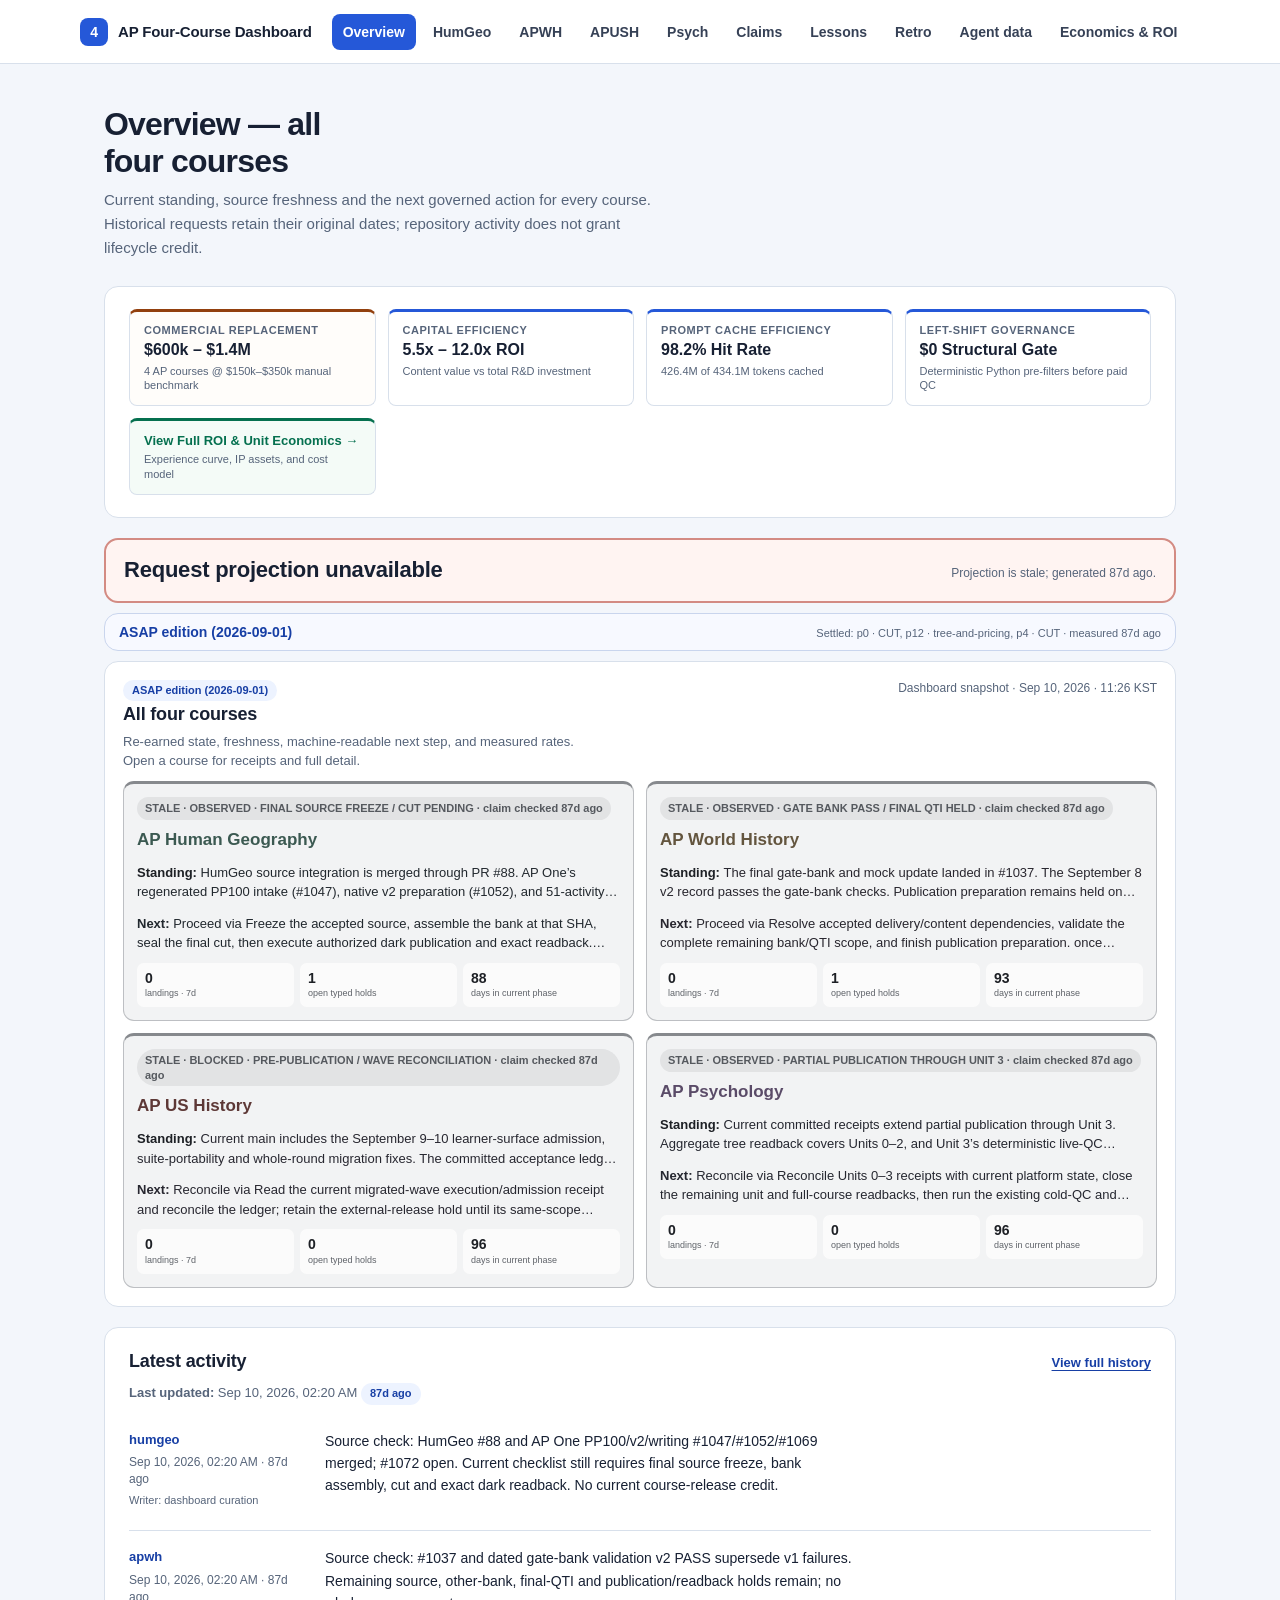
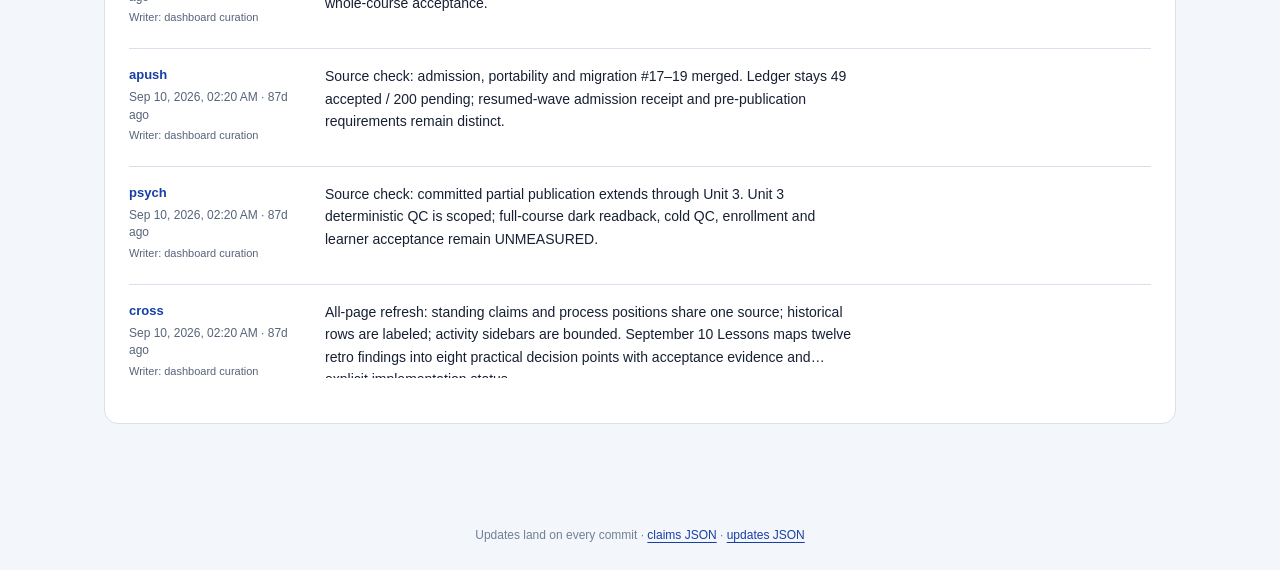
==== index.html @ 6a071423 "Add executive R&D capitalization and ROI reporting, calibrate $200 session envelope" ====
<!doctype html><html lang="en"><head><meta charset="utf-8"><meta name="viewport" content="width=device-width,initial-scale=1">
<title>Overview — all four courses</title><link rel="stylesheet" href="style.css?v=20260831-board"></head><body>
<nav><span class="brand">AP Four-Course Dashboard</span>
<a href="index.html" class="active" aria-current="page">Overview</a><a href="humgeo.html" >HumGeo</a><a href="apwh.html" >APWH</a><a href="apush.html" >APUSH</a><a href="psych.html" >Psych</a><a href="claims.html" >Claims</a><a href="lessons.html" >Lessons</a><a href="retro.html" >Retro</a><a href="agents.html" >Agent data</a><a href="economics.html">Economics &amp; ROI</a></nav><main><h1>Overview — all four courses</h1><p class="sub">Current standing, source freshness and the next governed action for every course. Historical requests retain their original dates; repository activity does not grant lifecycle credit.</p>
<section class="kpi-strip" aria-label="Executive R&D Capital and ROI Overview">
  <div class="kpi-card highlight">
    <span class="kpi-label">Commercial Replacement</span>
    <strong class="kpi-value">$600k – $1.4M</strong>
    <span class="kpi-sub">4 AP courses @ $150k–$350k manual benchmark</span>
  </div>
  <div class="kpi-card">
    <span class="kpi-label">Capital Efficiency</span>
    <strong class="kpi-value">5.5x – 12.0x ROI</strong>
    <span class="kpi-sub">Content value vs total R&amp;D investment</span>
  </div>
  <div class="kpi-card">
    <span class="kpi-label">Prompt Cache Efficiency</span>
    <strong class="kpi-value">98.2% Hit Rate</strong>
    <span class="kpi-sub">426.4M of 434.1M tokens cached</span>
  </div>
  <div class="kpi-card">
    <span class="kpi-label">Left-Shift Governance</span>
    <strong class="kpi-value">$0 Structural Gate</strong>
    <span class="kpi-sub">Deterministic Python pre-filters before paid QC</span>
  </div>
  <div class="kpi-card link-card">
    <a href="economics.html" class="kpi-link">View Full ROI &amp; Unit Economics &rarr;</a>
    <span class="kpi-sub">Experience curve, IP assets, and cost model</span>
  </div>
</section>
<section id="needs-human-strip" class="needs-human-strip is-loading" aria-live="polite"><h2>Checking what needs you…</h2></section>
<section id="automation-frontier" class="automation-frontier is-loading" aria-live="polite"><strong>Measuring the automation frontier…</strong></section>
<section id="course-release-timeline" class="timeline-sec" aria-label="Current TimeBack states and next steps">
<noscript>Enable JavaScript to view each course's current TimeBack state and next step.</noscript>
</section>
<script type="module">import(`./updates.js?v=${Date.now()}`).then(() => import(`./timeline.js?v=${Date.now()}`))</script>
<section class="updates-sec"><div class="section-head"><h2>Latest activity</h2><a href="updates.html">View full history</a></div>
<p id="lastupd" class="last-updated"></p>
<ol class="update-list" data-update-list data-limit="5" aria-live="polite"></ol>
</section>
</main>
<footer>Updates land on every commit · <a href="data.json">claims JSON</a> · <a href="updates.json">updates JSON</a></footer></body></html>
---- style.css ----
:root {
  --blue: #2558d8;
  --blue-strong: #173fa5;
  --blue-soft: #edf3ff;
  --ink: #172033;
  --muted: #56647a;
  --line: #d8e0eb;
  --canvas: #f3f6fb;
  --surface: #ffffff;
  --green: #05704f;
  --amber: #92400e;
  --red: #b42318;
  --purple: #6d28d9;
  --space-xs: 4px;
  --space-sm: 8px;
  --space-md: 12px;
  --space-lg: 16px;
  --space-xl: 24px;
}

* { box-sizing: border-box; }

html { color-scheme: light; }

body {
  min-height: 100vh;
  margin: 0;
  background: var(--canvas);
  color: var(--ink);
  font-family: Inter, ui-sans-serif, -apple-system, BlinkMacSystemFont, "Segoe UI", sans-serif;
  -webkit-font-smoothing: antialiased;
}

nav {
  position: sticky;
  top: 0;
  z-index: 10;
  display: flex;
  align-items: center;
  gap: 6px;
  min-height: 64px;
  padding: 10px max(20px, calc((100vw - 1120px) / 2));
  overflow-x: auto;
  background: var(--surface);
  border-bottom: 1px solid var(--line);
  white-space: nowrap;
}

nav .brand {
  display: inline-flex;
  align-items: center;
  gap: 10px;
  margin-right: 14px;
  color: var(--ink);
  font-size: 15px;
  font-weight: 750;
  letter-spacing: -.01em;
}

nav .brand::before {
  display: grid;
  width: 28px;
  height: 28px;
  place-items: center;
  border-radius: 8px;
  background: var(--blue);
  color: #fff;
  content: "4";
  font-size: 14px;
  font-weight: 800;
}

nav a {
  min-height: 36px;
  padding: 8px 11px;
  border-radius: 8px;
  color: #364156;
  font-size: 14px;
  font-weight: 560;
  line-height: 20px;
  text-decoration: none;
}

nav a:hover { background: var(--blue-soft); color: var(--blue-strong); }
nav a.active { background: var(--blue); color: #fff; }

a {
  color: var(--blue-strong);
  text-decoration-thickness: 1px;
  text-underline-offset: 3px;
}

a:hover { color: var(--blue); }

a:focus-visible,
button:focus-visible {
  outline: 3px solid rgba(37, 88, 216, .35);
  outline-offset: 2px;
}

main {
  width: min(100%, 1120px);
  min-height: calc(100vh - 142px);
  margin: 0 auto;
  padding: 42px 24px 64px;
}

h1 {
  max-width: 22ch;
  margin: 0 0 8px;
  font-size: 32px;
  line-height: 1.15;
  letter-spacing: -.025em;
  text-wrap: balance;
}

.sub {
  max-width: 72ch;
  margin: 0 0 26px;
  color: var(--muted);
  font-size: 15px;
  line-height: 1.6;
  text-wrap: pretty;
}

p {
  margin: 10px 0;
  font-size: 14px;
  line-height: 1.65;
  text-wrap: pretty;
}

section {
  margin: 18px 0;
  padding: 22px 24px;
  border: 1px solid var(--line);
  border-radius: 14px;
  background: var(--surface);
}

section h2 {
  margin: 0 0 12px;
  color: var(--ink);
  font-size: 18px;
  line-height: 1.3;
  letter-spacing: -.01em;
  text-wrap: balance;
}

section > p { max-width: 72ch; }

ul { margin: 8px 0; padding-left: 22px; }
li { margin: 7px 0; font-size: 14px; line-height: 1.55; }

.badge {
  display: inline-block;
  margin: 2px 3px 2px 0;
  padding: 4px 9px;
  border-radius: 999px;
  font-size: 11px;
  font-weight: 700;
  line-height: 1.25;
}

.b-green { background: #e8f7f0; color: var(--green); }
.b-amber { background: #fff3d6; color: var(--amber); }
.b-red { background: #feebe9; color: var(--red); }
.b-blue { background: var(--blue-soft); color: var(--blue-strong); }
.b-purple { background: #f1eafe; color: var(--purple); }
.b-gray { background: #edf0f4; color: #4d5a6d; }

table {
  width: 100%;
  overflow: hidden;
  border: 1px solid var(--line);
  border-collapse: separate;
  border-spacing: 0;
  border-radius: 10px;
  background: var(--surface);
  font-size: 13px;
}

th {
  padding: 10px 12px;
  background: #eef3f9;
  color: #445168;
  font-size: 11px;
  font-weight: 750;
  letter-spacing: .035em;
  text-align: left;
  text-transform: uppercase;
}

td {
  padding: 11px 12px;
  border-top: 1px solid var(--line);
  background: var(--surface);
  line-height: 1.45;
  vertical-align: top;
}

td + td,
th + th { border-left: 1px solid var(--line); }

tbody tr:hover td { background: #f8faff; }

code {
  padding: 2px 5px;
  border-radius: 5px;
  background: #eef2f7;
  color: #334155;
  font-size: .9em;
  overflow-wrap: anywhere;
}

small { color: var(--muted); line-height: 1.45; }

.filters {
  display: flex;
  flex-wrap: wrap;
  gap: 8px;
  margin: 10px 0;
}

.filters button {
  min-height: 36px;
  padding: 7px 13px;
  cursor: pointer;
  border: 1px solid var(--line);
  border-radius: 999px;
  background: var(--surface);
  color: #3f4b60;
  font: inherit;
  font-size: 13px;
}

.filters button:hover { border-color: #aebbd0; background: #f7f9fc; }
.filters button.on { border-color: var(--blue); background: var(--blue); color: #fff; }

.filter-block {
  display: flex;
  gap: 12px;
  align-items: center;
  margin: 8px 0;
}

.filter-label {
  width: 48px;
  flex: none;
  color: var(--muted);
  font-size: 12px;
  font-weight: 700;
}

.filter-block .filters { margin: 0; }
.result-count { margin: 14px 0 8px; color: var(--muted); font-size: 13px; }

.course-page main { width: min(100%, 920px); }
.course-page section p,
.course-page section li { max-width: 72ch; }

.course-page section:not(#eta) > ul {
  display: grid;
  gap: var(--space-sm);
}

.course-page section:not(#eta) > ul > li { margin: 0; }

.course-page #eta {
  border-color: #b9c9ef;
  background: #fbfdff;
}

.course-page #eta > h2 { color: var(--blue-strong); }

.course-activity {
  margin: 0 0 var(--space-xl);
  padding: 18px;
  border: 1px solid var(--line);
  border-radius: 14px;
  background: var(--surface);
}

.course-activity h2 { margin: 0 0 4px; font-size: 17px; }
.course-activity > p { margin: 0 0 8px; color: var(--muted); font-size: 12px; line-height: 1.5; }
.course-activity .update-item { grid-template-columns: 1fr; gap: 6px; padding: 13px 0; }
.course-activity .update-meta { gap: 2px; }
.course-activity .update-item p { font-size: 13px; line-height: 1.5; }
.update-evidence { white-space: nowrap; font-size: 12px; font-weight: 700; }

@media (min-width: 1180px) {
  .course-page main {
    width: min(calc(100% - 48px), 1232px);
    display: grid;
    grid-template-columns: minmax(0, 920px) 280px;
    column-gap: 32px;
  }

  .course-page main > * { grid-column: 1; }
  .course-page main > .course-activity {
    position: sticky;
    top: 76px;
    grid-column: 2;
    grid-row: 2 / span 6;
    align-self: start;
    max-height: calc(100vh - 96px);
    overflow: auto;
  }
}

.eta {
  display: flex;
  flex-wrap: wrap;
  gap: 10px;
  margin: 2px 0 8px;
}

.eta div {
  flex: 0 1 auto;
  min-width: 150px;
  padding: 0 0 7px;
}

.eta b {
  display: block;
  margin-top: 4px;
  color: var(--blue-strong);
  font-size: 24px;
  line-height: 1.25;
  font-variant-numeric: tabular-nums;
}

.eta span { color: var(--muted); font-size: 12px; font-weight: 650; }

.eta-details {
  margin-top: 17px;
  border-top: 1px solid var(--line);
}

.eta-details summary {
  display: list-item;
  min-height: 44px;
  padding: 12px 0 2px;
  cursor: pointer;
  color: var(--blue-strong);
  font-size: 14px;
  font-weight: 700;
}

.eta-details summary:hover { color: var(--blue); }
.eta-details-body {
  max-width: 72ch;
  padding-top: var(--space-sm);
}

.eta-details-body h3 {
  margin: var(--space-lg) 0 var(--space-xs);
  font-size: 17px;
  line-height: 1.35;
  text-wrap: balance;
}

.eta-intro {
  margin: 0 0 var(--space-sm);
  color: var(--muted);
}

.work-list {
  display: grid;
  margin: 0;
  padding: 0;
  list-style: none;
}

.work-list > li {
  max-width: none;
  margin: 0;
  padding: 18px 0;
  border-top: 1px solid var(--line);
  line-height: 1.65;
}

.work-list > li:first-child { border-top: 0; }

.work-list > li > b:first-child {
  display: block;
  max-width: 62ch;
  margin-bottom: 6px;
  color: var(--ink);
  font-size: 15px;
  line-height: 1.4;
}

.work-list > li > p {
  max-width: 68ch;
  margin: var(--space-sm) 0 0;
  line-height: 1.65;
}

.work-measure {
  padding: 1px 5px;
  border-radius: 5px;
  background: #e9eef7;
  color: #34445f;
  font-weight: 650;
  box-decoration-break: clone;
  -webkit-box-decoration-break: clone;
}

.work-estimate {
  display: block;
  width: fit-content;
  max-width: 100%;
  margin-top: 10px;
  padding: 6px 9px;
  border-radius: 7px;
  background: var(--blue-soft);
  color: var(--blue-strong);
  font-size: 13px;
  font-style: normal;
  font-weight: 750;
  line-height: 1.45;
}

.eta-basis,
.eta-exclusions {
  margin: var(--space-lg) 0 0;
  padding: var(--space-md) var(--space-lg);
  border-radius: 10px;
  font-size: 13px;
  line-height: 1.55;
}

.eta-basis {
  background: var(--canvas);
  color: #3f4b60;
}

.eta-exclusions {
  border: 1px solid #e8c36a;
  background: #fff8e6;
  color: #6f4311;
}

.section-head {
  display: flex;
  justify-content: space-between;
  gap: 16px;
  align-items: baseline;
}

.section-head h2 { margin-bottom: 0; }
.section-head a { flex: none; font-size: 13px; font-weight: 650; }
.last-updated { margin: 8px 0 4px; color: var(--muted); font-size: 13px; }

.update-list {
  margin: 0;
  padding: 0;
  list-style: none;
}

.update-item {
  display: grid;
  padding: 16px 0;
  border-top: 1px solid var(--line);
  grid-template-columns: 178px minmax(0, 1fr);
  gap: 18px;
}

.update-item:first-child { border-top: 0; }
.update-meta { display: flex; flex-direction: column; gap: 4px; }
.update-meta strong { color: var(--blue-strong); font-size: 13px; }
.update-meta time { color: var(--muted); font-size: 12px; line-height: 1.45; }
.update-item p { max-width: 68ch; margin: 0; line-height: 1.6; }
.updates-sec .update-item p {
  display: -webkit-box;
  overflow: hidden;
  -webkit-box-orient: vertical;
  -webkit-line-clamp: 3;
}
.update-list-full { padding: 0 24px; border: 1px solid var(--line); border-radius: 14px; background: var(--surface); }
.update-list-full .update-item { gap: var(--space-xl); padding: 20px 0; }
.update-empty { padding: 16px 0; color: var(--muted); }

.note {
  padding: 13px 15px;
  border: 1px solid #e8c36a;
  border-radius: 10px;
  background: #fff8e6;
  color: #6f4311;
  font-size: 13px;
}

.lessons-page main { max-width: 1040px; }

.lesson-ledger {
  padding: 0;
  overflow: hidden;
}

.lesson-ledger > h2 {
  margin: 0;
  padding: 21px 24px;
  background: #172554;
  color: #fff;
  font-size: 20px;
}

.lesson-table {
  border: 0;
  border-radius: 0;
}

.lesson-table th {
  padding: 11px 20px;
  background: #dfe9ff;
  color: #1e3a8a;
}

.lesson-table td { padding: 18px 20px; font-size: 14px; }

.lesson-table td:first-child {
  width: 44%;
  background: #f3f6ff;
  color: #172554;
  line-height: 1.5;
}

.lesson-table td:last-child { color: #35425a; line-height: 1.6; }
.lesson-title { display: block; margin-bottom: 7px; font-size: 15px; line-height: 1.4; }
.lesson-context { display: block; color: #52617a; font-size: 14px; line-height: 1.58; }
.application-lead { display: block; margin-bottom: 6px; color: #24375d; font-weight: 750; }
.lesson-details { margin-top: 6px; }
.lesson-details summary {
  min-height: 44px;
  padding: 11px 0;
  cursor: pointer;
  color: var(--blue-strong);
  font-size: 13px;
  font-weight: 700;
  line-height: 1.5;
}
.lesson-details summary:hover { color: var(--blue); }
.lesson-details[open] summary { margin-bottom: 3px; }
.lesson-table td a { font-weight: 650; }
.lesson-table tbody tr:hover td:first-child { background: #eaf0ff; }
.lesson-table tbody tr:hover td:last-child { background: #f8faff; }

.agent-page main { width: min(100%, 980px); }

.agent-brief {
  border-color: #b9c9ef;
  background: #fbfdff;
}

.agent-brief .section-head { align-items: center; }

.agent-facts {
  display: flex;
  margin: 18px 0 0;
  padding: 0;
  border-top: 1px solid var(--line);
  border-bottom: 1px solid var(--line);
}

.agent-facts > div {
  min-width: 0;
  flex: 1 1 0;
  padding: 14px 16px;
}

.agent-facts > div + div { border-left: 1px solid var(--line); }

.agent-facts dt {
  margin-bottom: 5px;
  color: var(--muted);
  font-size: 12px;
  font-weight: 700;
}

.agent-facts dd {
  margin: 0;
  color: var(--ink);
  font-size: 14px;
  font-weight: 750;
  line-height: 1.45;
}

.agent-latest { padding-top: 16px; }
.agent-latest > strong { display: block; font-size: 14px; }
.agent-latest p { max-width: 78ch; margin: 5px 0 7px; color: #3f4b60; }
.agent-latest a { font-size: 13px; font-weight: 700; }

.agent-handoff { border-color: #b9c9ef; }

.agent-actions {
  display: flex;
  flex-wrap: wrap;
  gap: 10px;
  margin-top: 16px;
}

.agent-action {
  min-height: 44px;
  padding: 10px 15px;
  cursor: pointer;
  border: 1px solid var(--blue);
  border-radius: 8px;
  background: var(--blue);
  color: #fff;
  font: inherit;
  font-size: 14px;
  font-weight: 750;
  transition: background-color 160ms ease-out, border-color 160ms ease-out, color 160ms ease-out;
}

.agent-action:hover:not(:disabled) { border-color: var(--blue-strong); background: var(--blue-strong); }
.agent-action:active:not(:disabled) { background: #123483; }

.agent-action-secondary { background: var(--surface); color: var(--blue-strong); }
.agent-action-secondary:hover:not(:disabled) { background: var(--blue-soft); color: var(--blue-strong); }

.agent-action:disabled {
  cursor: wait;
  border-color: #b9c4d6;
  background: #e8edf5;
  color: #65738a;
}

.agent-action-status {
  min-height: 22px;
  margin: 10px 0 0;
  color: var(--muted);
  font-size: 13px;
}

.agent-source-list { margin-top: 16px; border-top: 1px solid var(--line); }

.agent-source {
  display: grid;
  align-items: center;
  padding: 16px 0;
  border-bottom: 1px solid var(--line);
  grid-template-columns: minmax(0, 1fr) auto;
  gap: 20px;
}

.agent-source h3 {
  margin: 0;
  font-size: 15px;
  line-height: 1.4;
}

.agent-source p { max-width: 68ch; margin: 4px 0 0; color: #3f4b60; }
.agent-source-link { font-size: 13px; font-weight: 750; white-space: nowrap; }
.agent-history-list { margin-top: 10px; }

.reading-guide dl { max-width: 72ch; margin: 0; }

.reading-guide dl > div {
  padding: 14px 0;
  border-top: 1px solid var(--line);
}

.reading-guide dl > div:first-child { border-top: 0; padding-top: 4px; }
.reading-guide dt { font-size: 14px; font-weight: 750; line-height: 1.4; }
.reading-guide dd { margin: 5px 0 0; color: #3f4b60; font-size: 14px; line-height: 1.6; }

@media (min-width: 761px) {
  .claims-page #tbl { table-layout: fixed; }
  .claims-page #tbl td { overflow-wrap: anywhere; }
  .claims-page #tbl th:nth-child(1) { width: 20%; }
  .claims-page #tbl th:nth-child(2) { width: 10%; }
  .claims-page #tbl th:nth-child(3) { width: 36%; }
  .claims-page #tbl th:nth-child(4) { width: 16%; }
  .claims-page #tbl th:nth-child(5) { width: 18%; }
}

footer {
  padding: 22px 20px 28px;
  color: #718096;
  font-size: 12px;
  text-align: center;
}

@media (max-width: 760px) {
  nav {
    min-height: 56px;
    padding: 8px 14px;
    flex-wrap: wrap;
    overflow-x: visible;
  }

  nav .brand {
    order: -2;
    flex: 0 0 28px;
    width: 28px;
    gap: 0;
    margin-right: 4px;
    overflow: hidden;
    font-size: 0;
  }

  nav a {
    min-height: 44px;
    padding: 12px 10px;
  }

  nav a.active { order: -1; }

  main { padding: 30px 16px 48px; }
  h1 { font-size: 28px; }
  .sub { margin-bottom: 22px; }
  section { padding: 19px 18px; }

  .filter-block { display: block; margin: 14px 0; }
  .filter-label { display: block; width: auto; margin-bottom: 7px; }

  .update-item {
    grid-template-columns: 1fr;
    gap: 7px;
    padding: 15px 0;
  }

  .update-meta { flex-direction: row; flex-wrap: wrap; justify-content: space-between; gap: 5px 12px; }
  .update-list-full { padding: 0 18px; }
  .updates-sec .update-item p { -webkit-line-clamp: 4; }

  .work-list > li { padding: 16px 0; }
  .work-estimate { width: 100%; }

  table:not(.lesson-table) {
    display: block;
    overflow-x: auto;
    -webkit-overflow-scrolling: touch;
  }

  table:not(.lesson-table) tbody {
    display: table;
    width: 100%;
    min-width: 680px;
  }

  #tbl {
    display: block;
    overflow: visible;
    border: 0;
    border-radius: 0;
    background: transparent;
  }

  #tbl tbody { display: block; min-width: 0; }
  #tbl tr { display: block; padding: 10px 0; border-bottom: 1px solid var(--line); }
  #tbl tr:first-child { display: none; }
  #tbl td {
    display: grid;
    min-width: 0;
    padding: 7px 0;
    border: 0;
    background: transparent;
    grid-template-columns: 78px minmax(0, 1fr);
    gap: 10px;
    overflow-wrap: anywhere;
  }
  #tbl td > * { min-width: 0; overflow-wrap: anywhere; }
  #tbl td::before {
    color: var(--muted);
    content: attr(data-label);
    font-size: 11px;
    font-weight: 700;
    text-transform: uppercase;
  }

  .lesson-ledger { padding: 0; }
  .lesson-ledger > h2 { padding: 19px 18px; font-size: 18px; }

  .lesson-table,
  .lesson-table tbody,
  .lesson-table tr,
  .lesson-table td { display: block; width: 100%; }

  .lesson-table thead {
    position: absolute;
    width: 1px;
    height: 1px;
    overflow: hidden;
    clip-path: inset(50%);
  }

  .lesson-table tr { border-top: 1px solid var(--line); }
  .lesson-table tbody tr:first-child { border-top: 0; }

  .lesson-table td {
    padding: 14px 18px 17px;
    border: 0;
    font-size: 14px;
  }

  .lesson-table td:first-child { width: 100%; padding-top: 17px; }

  .lesson-table td::before {
    display: block;
    margin-bottom: 6px;
    color: var(--blue-strong);
    content: "Lesson learned";
    font-size: 11px;
    font-weight: 750;
    letter-spacing: .035em;
    text-transform: uppercase;
  }

  .lesson-table td:nth-child(2)::before { content: "Applied going forward"; }

  .agent-facts { display: block; }
  .agent-facts > div { padding: 13px 0; }
  .agent-facts > div + div { border-top: 1px solid var(--line); border-left: 0; }

  .agent-source {
    align-items: start;
    grid-template-columns: 1fr;
    gap: 8px;
  }

  .agent-source-link {
    display: inline-flex;
    min-height: 44px;
    align-items: center;
  }
}

@media (prefers-reduced-motion: reduce) {
  *, *::before, *::after { scroll-behavior: auto !important; }
  .agent-action { transition: none; }
}

/* Shared course-state timeline; routine content updates live in timeline.js. */
.timeline-sec { margin: 8px 0 20px; padding: 22px 24px 24px; }

.timeline-head {
  display: flex;
  align-items: flex-start;
  justify-content: space-between;
  gap: 20px;
  margin-bottom: 10px;
}

.timeline-head h2 { margin-bottom: 5px; }

.timeline-sub {
  max-width: 66ch;
  margin: 0;
  color: var(--muted);
  font-size: 13px;
  line-height: 1.5;
}

.timeline-snapshot {
  flex: none;
  padding-top: 2px;
  color: var(--muted);
  font-size: 12px;
  line-height: 1.4;
  white-space: nowrap;
}

.timeline-canvas {
  position: relative;
  height: 250px;
  margin: 0 -2px;
  padding-top: 4px;
}

.timeline-rail {
  position: absolute;
  top: 17px;
  right: 7%;
  left: 7%;
  height: 2px;
  background: #c8d1df;
}

.timeline-stages {
  position: absolute;
  inset: 0 3% auto;
  display: grid;
  grid-template-columns: repeat(5, minmax(0, 1fr));
  align-items: start;
}

.timeline-stage {
  display: flex;
  min-width: 0;
  padding: 0;
  cursor: pointer;
  border: 0;
  background: transparent;
  color: var(--muted);
  font: inherit;
  flex-direction: column;
  align-items: center;
  gap: 7px;
}

.timeline-stage:hover,
.timeline-stage:focus-visible,
.timeline-stage[aria-pressed="true"] { color: var(--blue-strong); }

.timeline-stage:focus-visible { outline: 0; }

.timeline-stage-point {
  z-index: 2;
  display: grid;
  width: 34px;
  height: 34px;
  place-items: center;
  border: 2px solid #b9c3d1;
  border-radius: 50%;
  background: var(--surface);
  color: #3d4a60;
  font-size: 13px;
  font-weight: 750;
  line-height: 1;
  transition: border-color 180ms ease-out, background 180ms ease-out, color 180ms ease-out, transform 180ms ease-out;
}

.timeline-stage:hover .timeline-stage-point,
.timeline-stage:focus-visible .timeline-stage-point,
.timeline-stage[aria-pressed="true"] .timeline-stage-point {
  border-color: var(--blue);
  background: var(--blue-soft);
  color: var(--blue-strong);
  transform: translateY(-2px);
}

.timeline-stage:focus-visible .timeline-stage-point {
  box-shadow: 0 0 0 3px rgba(37, 88, 216, .3);
}

.timeline-stage:last-child .timeline-stage-point {
  width: auto;
  min-width: 92px;
  padding: 0 12px;
  border-radius: 999px;
  border-color: var(--blue);
  background: var(--blue);
  color: #fff;
  white-space: nowrap;
}

.timeline-stage-label {
  max-width: 100px;
  color: currentColor;
  font-size: 12px;
  font-weight: 650;
  line-height: 1.25;
  text-align: center;
}

.timeline-stage:last-child .timeline-stage-label { visibility: hidden; }

.timeline-course {
  position: absolute;
  z-index: 3;
  top: var(--timeline-course-y);
  left: var(--timeline-course-x);
  display: inline-flex;
  min-height: 31px;
  max-width: 170px;
  padding: 6px 10px;
  cursor: pointer;
  border: 0;
  border-radius: 9px;
  background: var(--timeline-course-color);
  color: #fff;
  font: inherit;
  font-size: 12px;
  font-weight: 700;
  line-height: 1.2;
  text-align: center;
  transform: translateX(-50%);
  transition: filter 180ms ease-out, transform 180ms ease-out;
}

.timeline-course::before {
  position: absolute;
  bottom: 100%;
  left: 50%;
  width: 1px;
  height: calc(var(--timeline-course-y) - 21px);
  background: var(--timeline-course-color);
  content: "";
  opacity: .55;
  pointer-events: none;
}

.timeline-course::after {
  position: absolute;
  top: calc(17px - var(--timeline-course-y) - 4px);
  left: 50%;
  width: 9px;
  height: 9px;
  border: 2px solid var(--surface);
  border-radius: 50%;
  background: var(--timeline-course-color);
  box-shadow: 0 0 0 1px var(--timeline-course-color);
  content: "";
  pointer-events: none;
  transform: translateX(-50%);
}

.timeline-course:hover,
.timeline-course:focus-visible,
.timeline-course[aria-pressed="true"] {
  filter: brightness(.93) saturate(1.08);
  transform: translateX(-50%) translateY(-2px);
}

.timeline-course-short { display: none; }

.timeline-detail {
  display: grid;
  min-height: 108px;
  padding: 14px 16px;
  border-radius: 10px;
  background: var(--canvas);
  grid-template-columns: minmax(150px, .58fr) minmax(0, 1.42fr);
  gap: 10px 20px;
  align-items: start;
}

.timeline-detail-kicker {
  margin: 0 0 4px;
  color: var(--blue-strong);
  font-size: 12px;
  font-weight: 700;
  line-height: 1.35;
}

.timeline-detail-title {
  margin: 0;
  color: var(--ink);
  font-size: 15px;
  font-weight: 750;
  line-height: 1.35;
}

.timeline-detail-copy,
.timeline-detail-foot {
  margin: 0;
  color: #3f4b60;
  font-size: 13px;
  line-height: 1.5;
}

.timeline-detail-foot { margin-top: 4px; color: var(--muted); }

.timeline-detail-move {
  display: grid;
  grid-template-columns: max-content 1fr;
  gap: 5px 10px;
  margin: 9px 0 0;
  padding-top: 9px;
  border-top: 1px solid #d9e1ee;
  color: #334155;
  font-size: 12px;
  line-height: 1.5;
}

.timeline-detail-move span {
  color: var(--blue-strong);
  font-weight: 750;
}

.timeline-detail-move strong { font-weight: 650; }
.timeline-detail-move[hidden] { display: none; }

.timeline-detail-link {
  display: inline-block;
  margin-top: 7px;
  font-size: 13px;
  font-weight: 700;
}

.timeline-detail-link[hidden] { display: none; }

.timeline-eta {
  display: flex;
  flex-wrap: wrap;
  gap: 4px 8px;
  align-items: baseline;
  margin: 0 0 5px;
  color: var(--muted);
  font-size: 12px;
  line-height: 1.4;
}

.timeline-eta strong { color: var(--ink); font-size: 14px; }
.timeline-eta[hidden] { display: none; }

@media (max-width: 620px) {
  .timeline-sec { padding: 19px 16px 18px; }
  .timeline-head { display: block; margin-bottom: 8px; }
  .timeline-snapshot { display: block; margin-top: 6px; white-space: normal; }
  .timeline-canvas { height: 250px; }
  .timeline-rail { right: 6%; left: 6%; }
  .timeline-stages { right: 0; left: 0; }
  .timeline-stage-point { width: 31px; height: 31px; }
  .timeline-stage:last-child .timeline-stage-point { min-width: 72px; padding: 0 6px; font-size: 9px; }
  .timeline-stage-label { display: none; }
  .timeline-course { max-width: 78px; padding: 6px 8px; font-size: 11px; }
  .timeline-course-long { display: none; }
  .timeline-course-short { display: inline; }
  .timeline-detail { grid-template-columns: 1fr; gap: 8px; }
  .timeline-detail-move { grid-template-columns: 1fr; }
}

@media (prefers-reduced-motion: reduce) {
  .timeline-stage-point,
  .timeline-course { transition: none; }
}

/* All-course state cards and retrospective work maps. */
.course-card-grid {
  display: grid;
  grid-template-columns: repeat(2, minmax(0, 1fr));
  gap: 12px;
  margin-top: 18px;
}

.course-summary-card {
  position: relative;
  display: block;
  min-width: 0;
  padding: 16px;
  border: 1px solid color-mix(in oklch, var(--course-color) 24%, var(--line));
  border-top: 3px solid var(--course-color);
  border-radius: 11px;
  background: color-mix(in oklch, var(--course-color) 5%, white);
  color: var(--ink);
  text-decoration: none;
}

.course-summary-card:hover {
  border-color: var(--course-color);
  color: var(--ink);
  box-shadow: 0 4px 8px rgba(23, 32, 51, .08);
}

.course-card-headline {
  display: flex;
  flex-wrap: wrap;
  gap: 7px 10px;
  align-items: baseline;
}

.course-card-status {
  display: inline-flex;
  padding: 4px 8px;
  border-radius: 999px;
  font-size: 11px;
  font-weight: 750;
  background: color-mix(in oklch, var(--course-color) 14%, white);
  color: var(--course-color);
}

.course-card-landed {
  min-width: 0;
  flex: 1 1 280px;
  color: color-mix(in oklch, var(--course-color) 16%, var(--ink));
  font-size: 12px;
  line-height: 1.45;
}

.course-card-landed strong { color: var(--ink); }

.course-summary-card h3 {
  margin: 9px 0 11px;
  font-size: 17px;
  line-height: 1.3;
  color: var(--course-color);
}
.course-summary-card p { margin: 12px 0 8px; color: color-mix(in oklch, var(--course-color) 16%, var(--ink)); font-size: 13px; line-height: 1.5; }
.course-summary-card > small { font-size: 11px; }

.phase-state-grid {
  display: grid;
  grid-template-columns: repeat(auto-fit, minmax(220px, 1fr));
  gap: 8px;
  margin: 14px 0 16px;
}

.phase-state {
  min-width: 0;
  padding: 11px;
  border: 1px solid var(--line);
  border-left: 3px solid var(--muted);
  border-radius: 8px;
  background: #fff;
}

.phase-state-active { border-left-color: var(--blue); }
.phase-state-closed { border-left-color: var(--green); }
.phase-state-blocked { border-left-color: var(--amber); }
.phase-state-locked { border-left-color: #8792a5; }
.phase-state > div { display: flex; justify-content: space-between; gap: 8px; align-items: baseline; }
.phase-state strong { color: var(--blue-strong); font-size: 15px; }
.phase-state span { color: var(--muted); font-size: 9px; font-weight: 800; letter-spacing: .035em; text-align: right; }
.phase-state h3,
.course-summary-card .phase-state h3 { margin: 5px 0 4px; color: var(--ink); font-size: 12px; line-height: 1.3; }
.phase-state p,
.course-summary-card .phase-state p { margin: 0; color: #3f4b60; font-size: 11px; line-height: 1.4; }
.phase-course-list > article + article { margin-top: 24px; padding-top: 18px; border-top: 1px solid var(--line); }
.phase-course-list > article > h3 { margin-bottom: 0; }

.gate-evidence-sec { border-color: #c8d3eb; background: #fbfdff; }
.gate-evidence-head { display: flex; justify-content: space-between; gap: 18px; align-items: flex-start; }
.gate-evidence-head h2 { margin-top: 7px; }
.gate-observed { color: var(--muted); font-size: 11px; white-space: nowrap; }
.gate-evidence-note { margin-bottom: 15px; color: #3f4b60; }

.work-footprint {
  display: grid;
  grid-template-columns: repeat(3, minmax(0, 1fr));
  gap: 8px;
  margin-bottom: 16px;
}

.work-footprint > div {
  padding: 12px;
  border: 1px solid var(--line);
  border-radius: 9px;
  background: #fff;
}

.work-footprint strong,
.work-footprint span { display: block; }
.work-footprint strong { color: var(--blue-strong); font-size: 22px; line-height: 1.2; font-variant-numeric: tabular-nums; }
.work-footprint span { margin-top: 4px; color: var(--muted); font-size: 11px; line-height: 1.3; }

.gate-evidence-list { border-top: 1px solid var(--line); }
.gate-evidence-row {
  display: grid;
  padding: 16px 0;
  border-bottom: 1px solid var(--line);
  grid-template-columns: 104px minmax(0, 1fr);
  gap: 16px;
}

.gate-evidence-row:last-child { padding-bottom: 2px; border-bottom: 0; }
.gate-evidence-id { min-width: 0; color: var(--purple); }
.gate-evidence-id > span { display: grid; width: 42px; height: 42px; place-items: center; border: 2px solid currentColor; border-radius: 50%; font-size: 10px; font-weight: 800; letter-spacing: -.02em; white-space: nowrap; }
.gate-evidence-id small { display: block; margin-top: 7px; color: currentColor; font-size: 10px; font-weight: 700; line-height: 1.35; overflow-wrap: anywhere; text-wrap: pretty; }
.gate-evidence-closed .gate-evidence-id { color: var(--green); }
.gate-evidence-active .gate-evidence-id { color: var(--blue-strong); }
.gate-evidence-status { color: var(--purple); font-size: 10px; font-weight: 800; letter-spacing: .035em; text-transform: uppercase; }
.gate-evidence-closed .gate-evidence-status { color: var(--green); }
.gate-evidence-active .gate-evidence-status { color: var(--blue-strong); }
.gate-evidence-row h3 { margin: 4px 0 3px; font-size: 15px; line-height: 1.35; }
.gate-evidence-row p { margin: 0 0 4px; color: #3f4b60; font-size: 13px; line-height: 1.55; }
.gate-evidence-row a { font-size: 12px; font-weight: 700; }

@media (max-width: 760px) {
  .course-card-grid { grid-template-columns: 1fr; }
  .phase-state-grid { grid-template-columns: 1fr; }
  .gate-evidence-head { display: block; }
  .gate-observed { display: block; margin: -3px 0 10px; white-space: normal; }
}

@media (max-width: 520px) {
  .work-footprint { grid-template-columns: 1fr; }
  .gate-evidence-row { grid-template-columns: 46px minmax(0, 1fr); gap: 10px; }
  .gate-evidence-id small { display: none; }
}

/* Overview control board: exceptions first, then compact operating state. */
.needs-human-strip {
  margin: 8px 0 10px;
  padding: 16px 18px;
  border-width: 2px;
}

.needs-human-strip.is-clear { border-color: #73c6a7; background: #f2fbf7; }
.needs-human-strip.has-items { border-color: #e7a144; background: #fff9ed; }
.needs-human-strip.is-hold { border-color: #d38b83; background: #fff4f2; }
.needs-human-head { display: flex; justify-content: space-between; gap: 16px; align-items: baseline; }
.needs-human-head h2 { margin: 0; font-size: 22px; }
.needs-human-head p { margin: 0; color: var(--muted); font-size: 12px; }
.needs-human-items {
  display: grid;
  grid-template-columns: repeat(2, minmax(0, 1fr));
  gap: 7px;
  margin-top: 12px;
}
.needs-human-item { display: flex; gap: 9px; min-width: 0; padding: 9px 10px; border: 1px solid #efd39e; border-radius: 9px; background: #fff; }
.needs-human-course { flex: none; align-self: flex-start; padding: 3px 6px; border: 1px solid color-mix(in oklch, var(--course-color) 30%, white); border-radius: 999px; background: color-mix(in oklch, var(--course-color) 14%, white); color: var(--course-color); font-size: 9px; font-weight: 800; text-transform: uppercase; }
.needs-human-copy { min-width: 0; }
.needs-human-copy strong { display: block; font-size: 12px; line-height: 1.35; }
.needs-human-copy span { display: block; margin-top: 3px; color: var(--muted); font-size: 10px; }

.automation-frontier {
  margin: 0 0 10px;
  padding: 10px 14px;
  border-color: #c9d5ed;
  background: #f7f9ff;
}
.automation-frontier-summary { display: flex; justify-content: space-between; gap: 14px; align-items: baseline; cursor: pointer; }
.automation-frontier-summary strong { color: var(--blue-strong); font-size: 14px; }
.automation-frontier-summary span { color: var(--muted); font-size: 11px; }
.automation-frontier-rule { margin: 12px 0 8px; color: var(--ink); font-size: 12px; font-weight: 650; }
.automation-step-list { display: grid; grid-template-columns: repeat(2, minmax(0, 1fr)); gap: 7px; }
.automation-step { padding: 9px 10px; border: 1px solid var(--line); border-radius: 8px; background: #fff; }
.automation-step-head { display: flex; justify-content: space-between; gap: 8px; align-items: baseline; }
.automation-step-head strong { color: var(--ink); font-size: 12px; }
.automation-step-status { flex: none; padding: 2px 6px; border-radius: 999px; background: #edf0f4; color: #4d5a6d; font-size: 9px; font-weight: 750; }
.automation-step.is-automated { border-color: #73c6a7; background: #f2fbf7; }
.automation-step.is-automated .automation-step-status { background: #dff4e9; color: var(--green); }
.automation-step p { margin: 6px 0 3px; color: #3f4b60; font-size: 11px; }
.automation-step small { color: var(--muted); font-size: 10px; line-height: 1.35; }
.automation-frontier.is-hold { border-color: #cfd5df; background: #f2f4f7; }
.automation-frontier.is-hold strong { color: #4d5a6d; }

#course-release-timeline { margin-top: 0; padding: 16px 18px 18px; }
#course-release-timeline .timeline-head { margin-bottom: 4px; }
#course-release-timeline .course-card-grid { margin-top: 10px; }
.course-summary-card { padding: 13px; }
.course-summary-card.is-stale { border-color: #b7c0cc; border-top-color: #7f8a99; background: #f1f3f6; filter: grayscale(.72); }
.course-summary-card.is-stale .course-card-status { background: #dfe3e9; color: #4d5a6d; }
.course-card-status { line-height: 1.35; }
.course-card-landed,
.course-card-next { display: -webkit-box; overflow: hidden; -webkit-box-orient: vertical; -webkit-line-clamp: 2; }
.course-card-next { min-height: 39px; }
.rate-tiles { display: grid; grid-template-columns: repeat(3, minmax(0, 1fr)); gap: 6px; margin-top: 10px; }
.rate-tiles > span { min-width: 0; padding: 7px 8px; border-radius: 7px; background: rgba(255, 255, 255, .72); }
.rate-tiles strong,
.rate-tiles small { display: block; }
.rate-tiles strong { overflow: hidden; color: var(--ink); font-size: 14px; line-height: 1.2; text-overflow: ellipsis; }
.rate-tiles small { margin-top: 2px; color: var(--muted); font-size: 9px; line-height: 1.25; }
.update-writer { color: var(--muted); font-size: 11px; line-height: 1.35; }

@media (max-width: 760px) {
  .needs-human-head,
  .automation-frontier-summary { display: block; }
  .needs-human-head p,
  .automation-frontier-summary span { display: block; margin-top: 4px; }
  .needs-human-items,
  .automation-step-list { grid-template-columns: 1fr; }
  .comparison-grid,
  .funnel-grid { grid-template-columns: 1fr; }
}

/* Economics & Executive ROI Styles */
.badge.b-gold { background: #fef3c7; color: #92400e; border: 1px solid #fde68a; }

.kpi-strip {
  display: grid;
  grid-template-columns: repeat(auto-fit, minmax(200px, 1fr));
  gap: 12px;
  margin: 16px 0 20px;
}

.kpi-card {
  background: var(--surface);
  border: 1px solid var(--line);
  border-top: 3px solid var(--blue);
  border-radius: 8px;
  padding: 12px 14px;
}

.kpi-card.highlight {
  border-top-color: var(--amber);
  background: #fffdfa;
}

.kpi-card.link-card {
  display: flex;
  flex-direction: column;
  justify-content: center;
  border-top-color: var(--green);
  background: #f4fbf7;
}

.kpi-label {
  display: block;
  font-size: 11px;
  font-weight: 650;
  text-transform: uppercase;
  letter-spacing: .05em;
  color: var(--muted);
  margin-bottom: 4px;
}

.kpi-value {
  display: block;
  font-size: 16px;
  font-weight: 750;
  color: var(--ink);
  line-height: 1.25;
}

.kpi-sub {
  display: block;
  font-size: 11px;
  color: var(--muted);
  margin-top: 4px;
  line-height: 1.35;
}

.kpi-link {
  font-size: 13px;
  font-weight: 700;
  color: var(--green);
  text-decoration: none;
}
.kpi-link:hover { text-decoration: underline; }

.econ-kpi-grid {
  display: grid;
  grid-template-columns: repeat(auto-fit, minmax(220px, 1fr));
  gap: 14px;
  margin: 20px 0 28px;
}

.econ-card {
  background: var(--surface);
  border: 1px solid var(--line);
  border-radius: 8px;
  padding: 16px;
  border-top: 3px solid var(--blue);
}

.econ-card.highlight {
  border-top-color: var(--amber);
  background: #fffdf8;
}

.econ-label {
  display: block;
  font-size: 11px;
  font-weight: 650;
  text-transform: uppercase;
  letter-spacing: .05em;
  color: var(--muted);
  margin-bottom: 6px;
}

.econ-val {
  display: block;
  font-size: 20px;
  font-weight: 800;
  color: var(--ink);
  line-height: 1.2;
}

.econ-meta {
  display: block;
  font-size: 12px;
  color: var(--muted);
  margin-top: 6px;
  line-height: 1.4;
}

.econ-section {
  background: var(--surface);
  border: 1px solid var(--line);
  border-radius: 8px;
  padding: 24px;
  margin-bottom: 20px;
}

.econ-section h2 {
  margin-top: 0;
  font-size: 18px;
  color: var(--ink);
  border-bottom: 1px solid var(--line);
  padding-bottom: 10px;
  margin-bottom: 16px;
}

.lead {
  font-size: 15px;
  line-height: 1.6;
  color: #2e384d;
}

.comparison-grid {
  display: grid;
  grid-template-columns: 1fr 1fr;
  gap: 16px;
  margin-top: 16px;
}

.comp-box {
  padding: 16px;
  border-radius: 8px;
  border: 1px solid var(--line);
}

.comp-box.manual {
  background: #fdfaf7;
  border-left: 4px solid #b45309;
}

.comp-box.factory {
  background: #f4fbf7;
  border-left: 4px solid var(--green);
}

.comp-box h3 { margin-top: 0; font-size: 15px; }
.comp-box ul { margin: 0; padding-left: 18px; font-size: 13px; line-height: 1.6; }

.econ-table { width: 100%; border-collapse: collapse; font-size: 13px; }
.econ-table th {
  background: #f8fafc;
  border-bottom: 2px solid var(--line);
  padding: 10px 12px;
  text-align: left;
  font-weight: 650;
  color: var(--muted);
}
.econ-table td {
  padding: 10px 12px;
  border-bottom: 1px solid var(--line);
  line-height: 1.45;
}

.callout-quote {
  font-style: italic;
  background: #edf3ff;
  border-left: 4px solid var(--blue);
  padding: 12px 16px;
  border-radius: 4px;
  font-size: 14px;
  margin: 14px 0;
  color: var(--blue-strong);
}

.funnel-grid {
  display: grid;
  grid-template-columns: repeat(3, 1fr);
  gap: 14px;
  margin-top: 16px;
}

.funnel-step {
  padding: 16px;
  border-radius: 8px;
  border: 1px solid var(--line);
  background: #fbfcfd;
}

.funnel-step.free { border-top: 3px solid var(--green); }
.funnel-step.mid { border-top: 3px solid var(--blue); }
.funnel-step.cold { border-top: 3px solid var(--purple); }
.funnel-step .step-num {
  font-size: 11px;
  font-weight: 700;
  text-transform: uppercase;
  color: var(--muted);
  display: block;
  margin-bottom: 4px;
}
.funnel-step h4 { margin: 0 0 6px; font-size: 14px; }
.funnel-step p { margin: 0 0 8px; font-size: 13px; }
.funnel-step small { font-size: 11px; color: var(--muted); line-height: 1.4; display: block; }

.stats-row {
  display: grid;
  grid-template-columns: repeat(auto-fit, minmax(160px, 1fr));
  gap: 12px;
  margin: 16px 0;
}

.stat-box {
  background: #f8fafc;
  border: 1px solid var(--line);
  padding: 14px;
  border-radius: 6px;
  text-align: center;
}

.stat-box.accent { background: #f0fdf4; border-color: #bbf7d0; }
.stat-num {
  display: block;
  font-size: 20px;
  font-weight: 800;
  color: var(--ink);
  font-family: ui-monospace, SFMono-Regular, Menlo, monospace;
}
.stat-box.accent .stat-num { color: var(--green); }
.stat-desc { display: block; font-size: 11px; color: var(--muted); margin-top: 4px; }

.meta-note {
  font-size: 12px;
  color: var(--muted);
  line-height: 1.5;
  background: #f8fafc;
  padding: 10px 14px;
  border-radius: 6px;
  border: 1px solid var(--line);
}

.gov-list { padding-left: 20px; font-size: 13px; line-height: 1.7; }
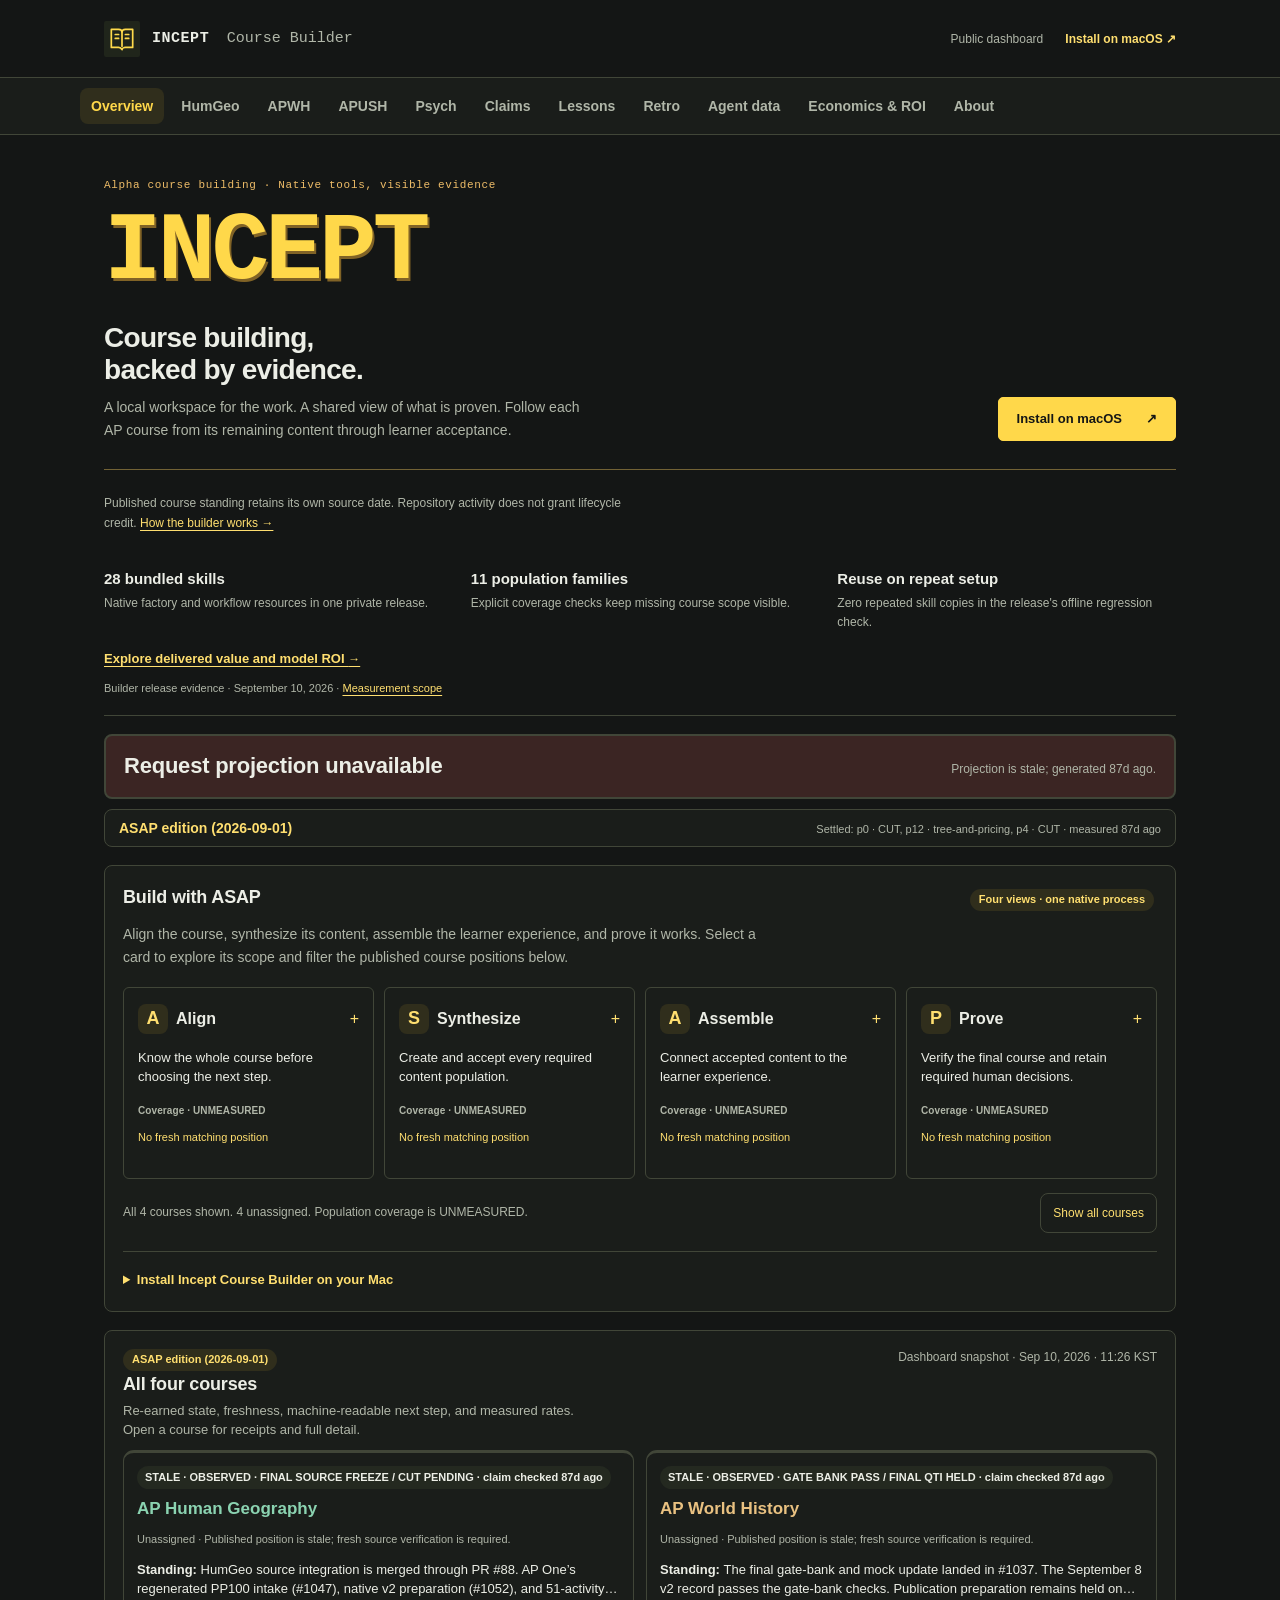
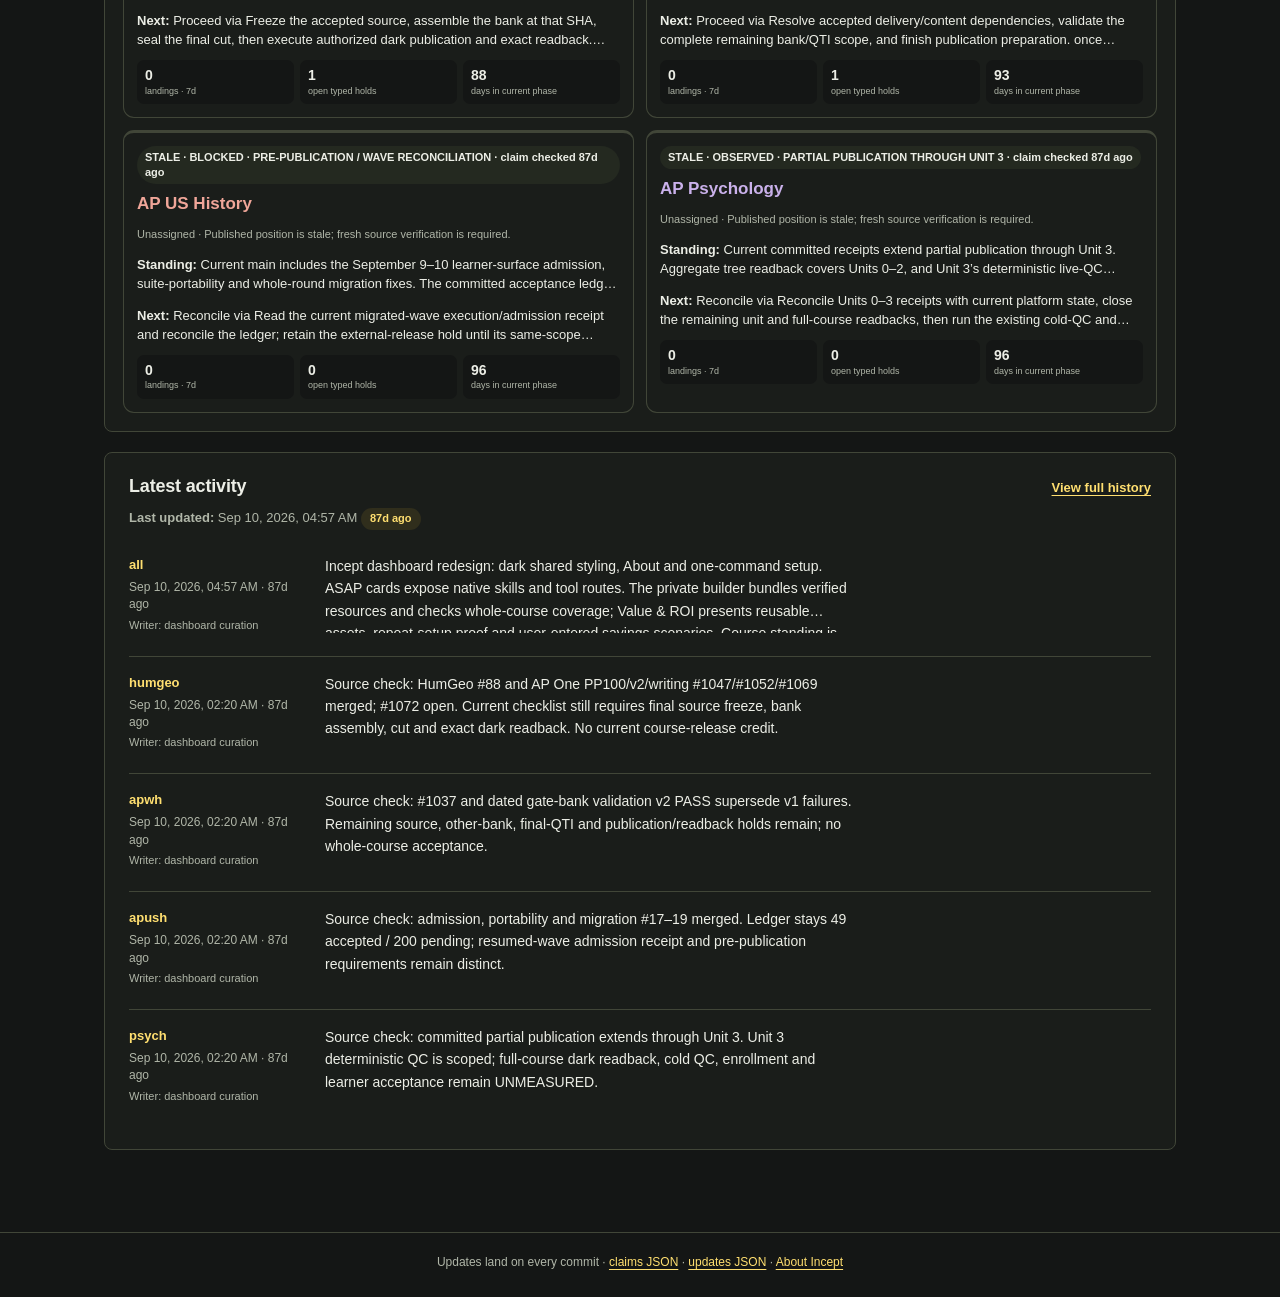
==== commit e1077203: "Launch Incept dashboard design, About and evidence-based value page" ====
--- a/index.html
+++ b/index.html
@@ -1,35 +1,33 @@
 <!doctype html><html lang="en"><head><meta charset="utf-8"><meta name="viewport" content="width=device-width,initial-scale=1">
-<title>Overview — all four courses</title><link rel="stylesheet" href="style.css?v=20260831-board"></head><body>
-<nav><span class="brand">AP Four-Course Dashboard</span>
-<a href="index.html" class="active" aria-current="page">Overview</a><a href="humgeo.html" >HumGeo</a><a href="apwh.html" >APWH</a><a href="apush.html" >APUSH</a><a href="psych.html" >Psych</a><a href="claims.html" >Claims</a><a href="lessons.html" >Lessons</a><a href="retro.html" >Retro</a><a href="agents.html" >Agent data</a><a href="economics.html">Economics &amp; ROI</a></nav><main><h1>Overview — all four courses</h1><p class="sub">Current standing, source freshness and the next governed action for every course. Historical requests retain their original dates; repository activity does not grant lifecycle credit.</p>
-<section class="kpi-strip" aria-label="Executive R&D Capital and ROI Overview">
-  <div class="kpi-card highlight">
-    <span class="kpi-label">Commercial Replacement</span>
-    <strong class="kpi-value">$600k – $1.4M</strong>
-    <span class="kpi-sub">4 AP courses @ $150k–$350k manual benchmark</span>
-  </div>
-  <div class="kpi-card">
-    <span class="kpi-label">Capital Efficiency</span>
-    <strong class="kpi-value">5.5x – 12.0x ROI</strong>
-    <span class="kpi-sub">Content value vs total R&amp;D investment</span>
-  </div>
-  <div class="kpi-card">
-    <span class="kpi-label">Prompt Cache Efficiency</span>
-    <strong class="kpi-value">98.2% Hit Rate</strong>
-    <span class="kpi-sub">426.4M of 434.1M tokens cached</span>
-  </div>
-  <div class="kpi-card">
-    <span class="kpi-label">Left-Shift Governance</span>
-    <strong class="kpi-value">$0 Structural Gate</strong>
-    <span class="kpi-sub">Deterministic Python pre-filters before paid QC</span>
-  </div>
-  <div class="kpi-card link-card">
-    <a href="economics.html" class="kpi-link">View Full ROI &amp; Unit Economics &rarr;</a>
-    <span class="kpi-sub">Experience curve, IP assets, and cost model</span>
-  </div>
+<title>Overview — all four courses</title><link rel="stylesheet" href="style.css?v=20260910-incept"></head><body>
+<a class="skip-link" href="#main-content">Skip to content</a>
+<header class="site-header"><a class="site-identity" href="index.html"><img src="incept-mark.svg" width="36" height="36" alt=""><strong>INCEPT <span>Course Builder</span></strong></a><div class="site-header-actions"><span>Public dashboard</span><a href="about.html#install">Install on macOS ↗</a></div></header>
+<nav aria-label="Main navigation"><a href="index.html" class="active" aria-current="page">Overview</a><a href="humgeo.html" >HumGeo</a><a href="apwh.html" >APWH</a><a href="apush.html" >APUSH</a><a href="psych.html" >Psych</a><a href="claims.html" >Claims</a><a href="lessons.html" >Lessons</a><a href="retro.html" >Retro</a><a href="agents.html" >Agent data</a><a href="economics.html">Economics &amp; ROI</a><a href="about.html">About</a></nav><main id="main-content" tabindex="-1"><div class="brand-hero">
+  <p class="hero-context">Alpha course building · Native tools, visible evidence</p>
+  <div class="incept-wordmark" aria-hidden="true">INCEPT</div>
+  <div class="hero-bottom"><div><h1>Course building, backed by evidence.</h1><p class="sub">A local workspace for the work. A shared view of what is proven. Follow each AP course from its remaining content through learner acceptance.</p></div><a class="primary-link" href="about.html#install">Install on macOS <span aria-hidden="true">↗</span></a></div>
+</div>
+<p class="overview-note">Published course standing retains its own source date. Repository activity does not grant lifecycle credit. <a href="about.html">How the builder works →</a></p>
+<section class="value-strip" aria-label="Delivered builder value">
+<div><strong>28 bundled skills</strong><span>Native factory and workflow resources in one private release.</span></div>
+<div><strong>11 population families</strong><span>Explicit coverage checks keep missing course scope visible.</span></div>
+<div><strong>Reuse on repeat setup</strong><span>Zero repeated skill copies in the release's offline regression check.</span></div>
+<a href="economics.html">Explore delivered value and model ROI <span aria-hidden="true">→</span></a>
+<p>Builder release evidence · September 10, 2026 · <a href="value-evidence.json">Measurement scope</a></p>
 </section>
 <section id="needs-human-strip" class="needs-human-strip is-loading" aria-live="polite"><h2>Checking what needs you…</h2></section>
 <section id="automation-frontier" class="automation-frontier is-loading" aria-live="polite"><strong>Measuring the automation frontier…</strong></section>
+<section class="asap-section" aria-labelledby="asap-heading">
+  <div class="section-head"><h2 id="asap-heading">Build with ASAP</h2><span class="badge b-blue">Four views · one native process</span></div>
+  <p class="asap-intro">Align the course, synthesize its content, assemble the learner experience, and prove it works. Select a card to explore its scope and filter the published course positions below.</p>
+  <div id="asap-stage-view" aria-busy="true"><p role="status">Loading ASAP views…</p><noscript>Enable JavaScript to explore the stage views. Course claims remain available through the navigation above.</noscript></div>
+  <details class="builder-install">
+    <summary>Install Incept Course Builder on your Mac</summary>
+    <p>Run in Terminal, then sign in with an authorized Alpha/Incept GitHub account to open the private package.</p>
+    <pre><code>curl -fsSL https://joshuadurey-del.github.io/ap-four-course-dashboard/install.sh | bash</code></pre>
+    <p><a href="https://github.com/InceptTrilogy/ap-four-course-dashboard/blob/main/course-runbook/START.md">Private builder and access</a> · <a href="https://content-factory.inceptstore.com/incept-qgen-skillpack-v0.9.0.zip">Optional factory skillpack ZIP · v0.9.0</a> · <a href="https://content-factory.inceptstore.com/#download">Official downloads</a></p>
+  </details>
+</section>
 <section id="course-release-timeline" class="timeline-sec" aria-label="Current TimeBack states and next steps">
 <noscript>Enable JavaScript to view each course's current TimeBack state and next step.</noscript>
 </section>
@@ -39,4 +37,4 @@
 <ol class="update-list" data-update-list data-limit="5" aria-live="polite"></ol>
 </section>
 </main>
-<footer>Updates land on every commit · <a href="data.json">claims JSON</a> · <a href="updates.json">updates JSON</a></footer></body></html>
+<footer>Updates land on every commit · <a href="data.json">claims JSON</a> · <a href="updates.json">updates JSON</a> · <a href="about.html">About Incept</a></footer></body></html>
--- a/style.css
+++ b/style.css
@@ -1,16 +1,21 @@
 :root {
-  --blue: #2558d8;
-  --blue-strong: #173fa5;
-  --blue-soft: #edf3ff;
-  --ink: #172033;
-  --muted: #56647a;
-  --line: #d8e0eb;
-  --canvas: #f3f6fb;
-  --surface: #ffffff;
-  --green: #05704f;
-  --amber: #92400e;
-  --red: #b42318;
-  --purple: #6d28d9;
+  --blue: #ffd84a;
+  --blue-strong: #ffdf70;
+  --blue-soft: #302e1c;
+  --ink: #eceee6;
+  --muted: #b0b6a8;
+  --line: #414638;
+  --canvas: #141615;
+  --surface: #1a1d1a;
+  --surface-raised: #242920;
+  --green: #9bd7b8;
+  --green-soft: #203329;
+  --amber: #efbd68;
+  --amber-soft: #362d1e;
+  --red: #f4a29a;
+  --red-soft: #3b2523;
+  --purple: #c9b6f0;
+  --purple-soft: #30293e;
   --space-xs: 4px;
   --space-sm: 8px;
   --space-md: 12px;
@@ -20,7 +25,17 @@
 
 * { box-sizing: border-box; }
 
-html { color-scheme: light; }
+html { color-scheme: dark; }
+
+.skip-link { position: fixed; top: -80px; left: 16px; z-index: 20; padding: 12px 16px; background: var(--blue); color: var(--canvas); }
+.skip-link:focus { top: 12px; }
+.site-header { display: flex; align-items: center; justify-content: space-between; gap: 20px; min-height: 78px; padding: 16px max(24px, calc((100vw - 1072px) / 2)); border-bottom: 1px solid var(--line); background: var(--canvas); }
+.site-identity { display: inline-flex; align-items: center; gap: 12px; color: var(--ink); text-decoration: none; white-space: nowrap; }
+.site-identity strong { font: 700 15px ui-monospace, SFMono-Regular, Menlo, monospace; letter-spacing: .035em; }
+.site-identity strong span { margin-left: 8px; font-weight: 400; color: var(--muted); letter-spacing: 0; }
+.site-header-actions { display: flex; align-items: center; gap: 22px; font-size: 12px; }
+.site-header-actions > span { color: var(--muted); }
+.site-header-actions a { font-weight: 650; text-decoration: none; }
 
 body {
   min-height: 100vh;
@@ -38,7 +53,7 @@
   display: flex;
   align-items: center;
   gap: 6px;
-  min-height: 64px;
+  min-height: 52px;
   padding: 10px max(20px, calc((100vw - 1120px) / 2));
   overflow-x: auto;
   background: var(--surface);
@@ -64,7 +79,7 @@
   place-items: center;
   border-radius: 8px;
   background: var(--blue);
-  color: #fff;
+  color: var(--muted);
   content: "4";
   font-size: 14px;
   font-weight: 800;
@@ -74,7 +89,7 @@
   min-height: 36px;
   padding: 8px 11px;
   border-radius: 8px;
-  color: #364156;
+  color: var(--muted);
   font-size: 14px;
   font-weight: 560;
   line-height: 20px;
@@ -82,7 +97,7 @@
 }
 
 nav a:hover { background: var(--blue-soft); color: var(--blue-strong); }
-nav a.active { background: var(--blue); color: #fff; }
+nav a.active { background: var(--blue-soft); color: var(--blue); }
 
 a {
   color: var(--blue-strong);
@@ -93,8 +108,9 @@
 a:hover { color: var(--blue); }
 
 a:focus-visible,
-button:focus-visible {
-  outline: 3px solid rgba(37, 88, 216, .35);
+button:focus-visible,
+summary:focus-visible {
+  outline: 3px solid var(--blue);
   outline-offset: 2px;
 }
 
@@ -104,6 +120,27 @@
   margin: 0 auto;
   padding: 42px 24px 64px;
 }
+
+.brand-hero { padding: 0 0 28px; margin-bottom: 24px; border-bottom: 1px solid #726235; }
+.hero-context { margin: 0 0 12px; color: var(--amber); font: 11px/1.6 ui-monospace, SFMono-Regular, Menlo, monospace; letter-spacing: .06em; }
+.incept-wordmark { margin: 4px 0 24px; color: var(--blue); font: 900 96px/.95 ui-monospace, SFMono-Regular, Menlo, monospace; letter-spacing: -.04em; text-shadow: 2px 3px 0 #816326; }
+.hero-bottom { display: flex; justify-content: space-between; align-items: flex-end; gap: 32px; }
+.hero-bottom h1 { max-width: 30ch; font-size: 28px; font-weight: 600; }
+.hero-bottom .sub { max-width: 62ch; margin: 10px 0 0; font-size: 14px; }
+.primary-link { display: inline-flex; align-items: center; justify-content: space-between; gap: 24px; flex: none; min-height: 44px; padding: 12px 18px; border: 1px solid var(--blue); border-radius: 5px; background: var(--blue); color: var(--canvas); font-size: 13px; font-weight: 700; text-decoration: none; }
+.primary-link:hover { background: #ffe67d; color: var(--canvas); }
+.overview-note { max-width: 80ch; color: var(--muted); font-size: 12px; }
+.about-lead { max-width: 65ch; color: var(--muted); font-size: 17px; }
+.about-grid { display: grid; grid-template-columns: repeat(2, minmax(0, 1fr)); gap: 28px; margin: 28px 0; }
+.about-grid article { padding-top: 20px; border-top: 1px solid var(--line); }
+.about-grid h2 { font-size: 19px; }
+.about-grid p { color: var(--muted); }
+.install-section { scroll-margin-top: 72px; }
+.install-section pre { padding: 16px; overflow-x: auto; border: 1px solid var(--line); background: var(--canvas); }
+.install-section pre code { background: none; color: var(--ink); padding: 0; font-size: 12px; }
+.install-section li { margin: 14px 0; color: var(--muted); }
+.install-section strong { color: var(--ink); }
+.about-links { display: flex; flex-wrap: wrap; gap: 12px 24px; }
 
 h1 {
   max-width: 22ch;
@@ -162,12 +199,12 @@
   line-height: 1.25;
 }
 
-.b-green { background: #e8f7f0; color: var(--green); }
-.b-amber { background: #fff3d6; color: var(--amber); }
-.b-red { background: #feebe9; color: var(--red); }
+.b-green { background: var(--green-soft); color: var(--green); }
+.b-amber { background: var(--amber-soft); color: var(--amber); }
+.b-red { background: var(--red-soft); color: var(--red); }
 .b-blue { background: var(--blue-soft); color: var(--blue-strong); }
-.b-purple { background: #f1eafe; color: var(--purple); }
-.b-gray { background: #edf0f4; color: #4d5a6d; }
+.b-purple { background: var(--purple-soft); color: var(--purple); }
+.b-gray { background: var(--surface-raised); color: var(--muted); }
 
 table {
   width: 100%;
@@ -182,8 +219,8 @@
 
 th {
   padding: 10px 12px;
-  background: #eef3f9;
-  color: #445168;
+  background: var(--surface-raised);
+  color: var(--muted);
   font-size: 11px;
   font-weight: 750;
   letter-spacing: .035em;
@@ -202,13 +239,13 @@
 td + td,
 th + th { border-left: 1px solid var(--line); }
 
-tbody tr:hover td { background: #f8faff; }
+tbody tr:hover td { background: var(--surface); }
 
 code {
   padding: 2px 5px;
   border-radius: 5px;
-  background: #eef2f7;
-  color: #334155;
+  background: var(--surface-raised);
+  color: var(--muted);
   font-size: .9em;
   overflow-wrap: anywhere;
 }
@@ -229,13 +266,13 @@
   border: 1px solid var(--line);
   border-radius: 999px;
   background: var(--surface);
-  color: #3f4b60;
+  color: var(--muted);
   font: inherit;
   font-size: 13px;
 }
 
-.filters button:hover { border-color: #aebbd0; background: #f7f9fc; }
-.filters button.on { border-color: var(--blue); background: var(--blue); color: #fff; }
+.filters button:hover { border-color: var(--line); background: var(--surface); }
+.filters button.on { border-color: var(--blue); background: var(--blue); color: var(--muted); }
 
 .filter-block {
   display: flex;
@@ -267,8 +304,8 @@
 .course-page section:not(#eta) > ul > li { margin: 0; }
 
 .course-page #eta {
-  border-color: #b9c9ef;
-  background: #fbfdff;
+  border-color: var(--line);
+  background: var(--surface);
 }
 
 .course-page #eta > h2 { color: var(--blue-strong); }
@@ -400,8 +437,8 @@
 .work-measure {
   padding: 1px 5px;
   border-radius: 5px;
-  background: #e9eef7;
-  color: #34445f;
+  background: var(--surface-raised);
+  color: var(--muted);
   font-weight: 650;
   box-decoration-break: clone;
   -webkit-box-decoration-break: clone;
@@ -433,13 +470,13 @@
 
 .eta-basis {
   background: var(--canvas);
-  color: #3f4b60;
+  color: var(--muted);
 }
 
 .eta-exclusions {
-  border: 1px solid #e8c36a;
-  background: #fff8e6;
-  color: #6f4311;
+  border: 1px solid var(--line);
+  background: var(--amber-soft);
+  color: var(--muted);
 }
 
 .section-head {
@@ -484,10 +521,10 @@
 
 .note {
   padding: 13px 15px;
-  border: 1px solid #e8c36a;
+  border: 1px solid var(--line);
   border-radius: 10px;
-  background: #fff8e6;
-  color: #6f4311;
+  background: var(--amber-soft);
+  color: var(--muted);
   font-size: 13px;
 }
 
@@ -501,8 +538,8 @@
 .lesson-ledger > h2 {
   margin: 0;
   padding: 21px 24px;
-  background: #172554;
-  color: #fff;
+  background: var(--surface-raised);
+  color: var(--muted);
   font-size: 20px;
 }
 
@@ -513,23 +550,23 @@
 
 .lesson-table th {
   padding: 11px 20px;
-  background: #dfe9ff;
-  color: #1e3a8a;
+  background: var(--surface-raised);
+  color: var(--muted);
 }
 
 .lesson-table td { padding: 18px 20px; font-size: 14px; }
 
 .lesson-table td:first-child {
   width: 44%;
-  background: #f3f6ff;
-  color: #172554;
+  background: var(--surface);
+  color: var(--muted);
   line-height: 1.5;
 }
 
-.lesson-table td:last-child { color: #35425a; line-height: 1.6; }
+.lesson-table td:last-child { color: var(--muted); line-height: 1.6; }
 .lesson-title { display: block; margin-bottom: 7px; font-size: 15px; line-height: 1.4; }
-.lesson-context { display: block; color: #52617a; font-size: 14px; line-height: 1.58; }
-.application-lead { display: block; margin-bottom: 6px; color: #24375d; font-weight: 750; }
+.lesson-context { display: block; color: var(--muted); font-size: 14px; line-height: 1.58; }
+.application-lead { display: block; margin-bottom: 6px; color: var(--muted); font-weight: 750; }
 .lesson-details { margin-top: 6px; }
 .lesson-details summary {
   min-height: 44px;
@@ -543,14 +580,14 @@
 .lesson-details summary:hover { color: var(--blue); }
 .lesson-details[open] summary { margin-bottom: 3px; }
 .lesson-table td a { font-weight: 650; }
-.lesson-table tbody tr:hover td:first-child { background: #eaf0ff; }
-.lesson-table tbody tr:hover td:last-child { background: #f8faff; }
+.lesson-table tbody tr:hover td:first-child { background: var(--surface-raised); }
+.lesson-table tbody tr:hover td:last-child { background: var(--surface); }
 
 .agent-page main { width: min(100%, 980px); }
 
 .agent-brief {
-  border-color: #b9c9ef;
-  background: #fbfdff;
+  border-color: var(--line);
+  background: var(--surface);
 }
 
 .agent-brief .section-head { align-items: center; }
@@ -588,10 +625,10 @@
 
 .agent-latest { padding-top: 16px; }
 .agent-latest > strong { display: block; font-size: 14px; }
-.agent-latest p { max-width: 78ch; margin: 5px 0 7px; color: #3f4b60; }
+.agent-latest p { max-width: 78ch; margin: 5px 0 7px; color: var(--muted); }
 .agent-latest a { font-size: 13px; font-weight: 700; }
 
-.agent-handoff { border-color: #b9c9ef; }
+.agent-handoff { border-color: var(--line); }
 
 .agent-actions {
   display: flex;
@@ -607,7 +644,7 @@
   border: 1px solid var(--blue);
   border-radius: 8px;
   background: var(--blue);
-  color: #fff;
+  color: var(--muted);
   font: inherit;
   font-size: 14px;
   font-weight: 750;
@@ -622,9 +659,9 @@
 
 .agent-action:disabled {
   cursor: wait;
-  border-color: #b9c4d6;
-  background: #e8edf5;
-  color: #65738a;
+  border-color: var(--line);
+  background: var(--surface-raised);
+  color: var(--muted);
 }
 
 .agent-action-status {
@@ -651,7 +688,7 @@
   line-height: 1.4;
 }
 
-.agent-source p { max-width: 68ch; margin: 4px 0 0; color: #3f4b60; }
+.agent-source p { max-width: 68ch; margin: 4px 0 0; color: var(--muted); }
 .agent-source-link { font-size: 13px; font-weight: 750; white-space: nowrap; }
 .agent-history-list { margin-top: 10px; }
 
@@ -664,7 +701,7 @@
 
 .reading-guide dl > div:first-child { border-top: 0; padding-top: 4px; }
 .reading-guide dt { font-size: 14px; font-weight: 750; line-height: 1.4; }
-.reading-guide dd { margin: 5px 0 0; color: #3f4b60; font-size: 14px; line-height: 1.6; }
+.reading-guide dd { margin: 5px 0 0; color: var(--muted); font-size: 14px; line-height: 1.6; }
 
 @media (min-width: 761px) {
   .claims-page #tbl { table-layout: fixed; }
@@ -678,7 +715,7 @@
 
 footer {
   padding: 22px 20px 28px;
-  color: #718096;
+  color: var(--muted);
   font-size: 12px;
   text-align: center;
 }
@@ -706,7 +743,7 @@
     padding: 12px 10px;
   }
 
-  nav a.active { order: -1; }
+  nav a.active { order: 0; }
 
   main { padding: 30px 16px 48px; }
   h1 { font-size: 28px; }
@@ -913,10 +950,10 @@
   width: 34px;
   height: 34px;
   place-items: center;
-  border: 2px solid #b9c3d1;
+  border: 2px solid var(--line);
   border-radius: 50%;
   background: var(--surface);
-  color: #3d4a60;
+  color: var(--muted);
   font-size: 13px;
   font-weight: 750;
   line-height: 1;
@@ -933,7 +970,7 @@
 }
 
 .timeline-stage:focus-visible .timeline-stage-point {
-  box-shadow: 0 0 0 3px rgba(37, 88, 216, .3);
+  box-shadow: 0 0 0 3px var(--blue);
 }
 
 .timeline-stage:last-child .timeline-stage-point {
@@ -943,7 +980,7 @@
   border-radius: 999px;
   border-color: var(--blue);
   background: var(--blue);
-  color: #fff;
+  color: var(--muted);
   white-space: nowrap;
 }
 
@@ -971,7 +1008,7 @@
   border: 0;
   border-radius: 9px;
   background: var(--timeline-course-color);
-  color: #fff;
+  color: var(--muted);
   font: inherit;
   font-size: 12px;
   font-weight: 700;
@@ -1047,7 +1084,7 @@
 .timeline-detail-copy,
 .timeline-detail-foot {
   margin: 0;
-  color: #3f4b60;
+  color: var(--muted);
   font-size: 13px;
   line-height: 1.5;
 }
@@ -1060,8 +1097,8 @@
   gap: 5px 10px;
   margin: 9px 0 0;
   padding-top: 9px;
-  border-top: 1px solid #d9e1ee;
-  color: #334155;
+  border-top: 1px solid var(--line);
+  color: var(--muted);
   font-size: 12px;
   line-height: 1.5;
 }
@@ -1135,7 +1172,7 @@
   border: 1px solid color-mix(in oklch, var(--course-color) 24%, var(--line));
   border-top: 3px solid var(--course-color);
   border-radius: 11px;
-  background: color-mix(in oklch, var(--course-color) 5%, white);
+  background: color-mix(in oklch, var(--course-color) 5%, var(--surface));
   color: var(--ink);
   text-decoration: none;
 }
@@ -1159,7 +1196,7 @@
   border-radius: 999px;
   font-size: 11px;
   font-weight: 750;
-  background: color-mix(in oklch, var(--course-color) 14%, white);
+  background: color-mix(in oklch, var(--course-color) 14%, var(--surface));
   color: var(--course-color);
 }
 
@@ -1195,28 +1232,28 @@
   border: 1px solid var(--line);
   border-left: 3px solid var(--muted);
   border-radius: 8px;
-  background: #fff;
+  background: var(--surface);
 }
 
 .phase-state-active { border-left-color: var(--blue); }
 .phase-state-closed { border-left-color: var(--green); }
 .phase-state-blocked { border-left-color: var(--amber); }
-.phase-state-locked { border-left-color: #8792a5; }
+.phase-state-locked { border-left-color: var(--line); }
 .phase-state > div { display: flex; justify-content: space-between; gap: 8px; align-items: baseline; }
 .phase-state strong { color: var(--blue-strong); font-size: 15px; }
 .phase-state span { color: var(--muted); font-size: 9px; font-weight: 800; letter-spacing: .035em; text-align: right; }
 .phase-state h3,
 .course-summary-card .phase-state h3 { margin: 5px 0 4px; color: var(--ink); font-size: 12px; line-height: 1.3; }
 .phase-state p,
-.course-summary-card .phase-state p { margin: 0; color: #3f4b60; font-size: 11px; line-height: 1.4; }
+.course-summary-card .phase-state p { margin: 0; color: var(--muted); font-size: 11px; line-height: 1.4; }
 .phase-course-list > article + article { margin-top: 24px; padding-top: 18px; border-top: 1px solid var(--line); }
 .phase-course-list > article > h3 { margin-bottom: 0; }
 
-.gate-evidence-sec { border-color: #c8d3eb; background: #fbfdff; }
+.gate-evidence-sec { border-color: var(--line); background: var(--surface); }
 .gate-evidence-head { display: flex; justify-content: space-between; gap: 18px; align-items: flex-start; }
 .gate-evidence-head h2 { margin-top: 7px; }
 .gate-observed { color: var(--muted); font-size: 11px; white-space: nowrap; }
-.gate-evidence-note { margin-bottom: 15px; color: #3f4b60; }
+.gate-evidence-note { margin-bottom: 15px; color: var(--muted); }
 
 .work-footprint {
   display: grid;
@@ -1229,7 +1266,7 @@
   padding: 12px;
   border: 1px solid var(--line);
   border-radius: 9px;
-  background: #fff;
+  background: var(--surface);
 }
 
 .work-footprint strong,
@@ -1256,7 +1293,7 @@
 .gate-evidence-closed .gate-evidence-status { color: var(--green); }
 .gate-evidence-active .gate-evidence-status { color: var(--blue-strong); }
 .gate-evidence-row h3 { margin: 4px 0 3px; font-size: 15px; line-height: 1.35; }
-.gate-evidence-row p { margin: 0 0 4px; color: #3f4b60; font-size: 13px; line-height: 1.55; }
+.gate-evidence-row p { margin: 0 0 4px; color: var(--muted); font-size: 13px; line-height: 1.55; }
 .gate-evidence-row a { font-size: 12px; font-weight: 700; }
 
 @media (max-width: 760px) {
@@ -1279,9 +1316,9 @@
   border-width: 2px;
 }
 
-.needs-human-strip.is-clear { border-color: #73c6a7; background: #f2fbf7; }
-.needs-human-strip.has-items { border-color: #e7a144; background: #fff9ed; }
-.needs-human-strip.is-hold { border-color: #d38b83; background: #fff4f2; }
+.needs-human-strip.is-clear { border-color: var(--line); background: var(--green-soft); }
+.needs-human-strip.has-items { border-color: var(--line); background: var(--amber-soft); }
+.needs-human-strip.is-hold { border-color: var(--line); background: var(--red-soft); }
 .needs-human-head { display: flex; justify-content: space-between; gap: 16px; align-items: baseline; }
 .needs-human-head h2 { margin: 0; font-size: 22px; }
 .needs-human-head p { margin: 0; color: var(--muted); font-size: 12px; }
@@ -1291,8 +1328,8 @@
   gap: 7px;
   margin-top: 12px;
 }
-.needs-human-item { display: flex; gap: 9px; min-width: 0; padding: 9px 10px; border: 1px solid #efd39e; border-radius: 9px; background: #fff; }
-.needs-human-course { flex: none; align-self: flex-start; padding: 3px 6px; border: 1px solid color-mix(in oklch, var(--course-color) 30%, white); border-radius: 999px; background: color-mix(in oklch, var(--course-color) 14%, white); color: var(--course-color); font-size: 9px; font-weight: 800; text-transform: uppercase; }
+.needs-human-item { display: flex; gap: 9px; min-width: 0; padding: 9px 10px; border: 1px solid var(--line); border-radius: 9px; background: var(--surface); }
+.needs-human-course { flex: none; align-self: flex-start; padding: 3px 6px; border: 1px solid color-mix(in oklch, var(--course-color) 30%, var(--surface)); border-radius: 999px; background: color-mix(in oklch, var(--course-color) 14%, var(--surface)); color: var(--course-color); font-size: 9px; font-weight: 800; text-transform: uppercase; }
 .needs-human-copy { min-width: 0; }
 .needs-human-copy strong { display: block; font-size: 12px; line-height: 1.35; }
 .needs-human-copy span { display: block; margin-top: 3px; color: var(--muted); font-size: 10px; }
@@ -1300,37 +1337,37 @@
 .automation-frontier {
   margin: 0 0 10px;
   padding: 10px 14px;
-  border-color: #c9d5ed;
-  background: #f7f9ff;
+  border-color: var(--line);
+  background: var(--surface);
 }
 .automation-frontier-summary { display: flex; justify-content: space-between; gap: 14px; align-items: baseline; cursor: pointer; }
 .automation-frontier-summary strong { color: var(--blue-strong); font-size: 14px; }
 .automation-frontier-summary span { color: var(--muted); font-size: 11px; }
 .automation-frontier-rule { margin: 12px 0 8px; color: var(--ink); font-size: 12px; font-weight: 650; }
 .automation-step-list { display: grid; grid-template-columns: repeat(2, minmax(0, 1fr)); gap: 7px; }
-.automation-step { padding: 9px 10px; border: 1px solid var(--line); border-radius: 8px; background: #fff; }
+.automation-step { padding: 9px 10px; border: 1px solid var(--line); border-radius: 8px; background: var(--surface); }
 .automation-step-head { display: flex; justify-content: space-between; gap: 8px; align-items: baseline; }
 .automation-step-head strong { color: var(--ink); font-size: 12px; }
-.automation-step-status { flex: none; padding: 2px 6px; border-radius: 999px; background: #edf0f4; color: #4d5a6d; font-size: 9px; font-weight: 750; }
-.automation-step.is-automated { border-color: #73c6a7; background: #f2fbf7; }
-.automation-step.is-automated .automation-step-status { background: #dff4e9; color: var(--green); }
-.automation-step p { margin: 6px 0 3px; color: #3f4b60; font-size: 11px; }
+.automation-step-status { flex: none; padding: 2px 6px; border-radius: 999px; background: var(--surface-raised); color: var(--muted); font-size: 9px; font-weight: 750; }
+.automation-step.is-automated { border-color: var(--line); background: var(--green-soft); }
+.automation-step.is-automated .automation-step-status { background: var(--green-soft); color: var(--green); }
+.automation-step p { margin: 6px 0 3px; color: var(--muted); font-size: 11px; }
 .automation-step small { color: var(--muted); font-size: 10px; line-height: 1.35; }
-.automation-frontier.is-hold { border-color: #cfd5df; background: #f2f4f7; }
-.automation-frontier.is-hold strong { color: #4d5a6d; }
+.automation-frontier.is-hold { border-color: var(--line); background: var(--surface); }
+.automation-frontier.is-hold strong { color: var(--muted); }
 
 #course-release-timeline { margin-top: 0; padding: 16px 18px 18px; }
 #course-release-timeline .timeline-head { margin-bottom: 4px; }
 #course-release-timeline .course-card-grid { margin-top: 10px; }
 .course-summary-card { padding: 13px; }
-.course-summary-card.is-stale { border-color: #b7c0cc; border-top-color: #7f8a99; background: #f1f3f6; filter: grayscale(.72); }
-.course-summary-card.is-stale .course-card-status { background: #dfe3e9; color: #4d5a6d; }
+.course-summary-card.is-stale { border-color: var(--line); border-top-color: var(--line); background: var(--surface); filter: grayscale(.72); }
+.course-summary-card.is-stale .course-card-status { background: var(--surface-raised); color: var(--muted); }
 .course-card-status { line-height: 1.35; }
 .course-card-landed,
 .course-card-next { display: -webkit-box; overflow: hidden; -webkit-box-orient: vertical; -webkit-line-clamp: 2; }
 .course-card-next { min-height: 39px; }
 .rate-tiles { display: grid; grid-template-columns: repeat(3, minmax(0, 1fr)); gap: 6px; margin-top: 10px; }
-.rate-tiles > span { min-width: 0; padding: 7px 8px; border-radius: 7px; background: rgba(255, 255, 255, .72); }
+.rate-tiles > span { min-width: 0; padding: 7px 8px; border-radius: 7px; background: var(--canvas); }
 .rate-tiles strong,
 .rate-tiles small { display: block; }
 .rate-tiles strong { overflow: hidden; color: var(--ink); font-size: 14px; line-height: 1.2; text-overflow: ellipsis; }
@@ -1348,8 +1385,60 @@
   .funnel-grid { grid-template-columns: 1fr; }
 }
 
+/* ASAP is a presentation crosswalk over the existing native process. */
+.asap-section { padding: 20px 18px; }
+.asap-section .section-head { flex-wrap: wrap; gap: 8px; }
+.asap-intro { max-width: 82ch; margin: 10px 0 18px; color: var(--muted); }
+.asap-grid { display: grid; grid-template-columns: repeat(4, minmax(0, 1fr)); gap: 10px; }
+.asap-card {
+  display: flex; flex-direction: column; gap: 14px; min-width: 0; padding: 16px 14px;
+  border: 1px solid var(--line); border-radius: 10px; background: var(--surface);
+  color: var(--ink); font: inherit; text-align: left; cursor: pointer;
+}
+.asap-card:hover { border-color: var(--blue); }
+.asap-card[aria-expanded="true"] { border-color: var(--blue); background: var(--blue-soft); box-shadow: inset 0 3px var(--blue); }
+.asap-card-heading { display: flex; align-items: center; gap: 8px; width: 100%; }
+.asap-letter { display: grid; place-items: center; flex: none; width: 30px; height: 30px; border-radius: 8px; background: var(--blue-soft); color: var(--blue-strong); font-size: 18px; font-weight: 750; }
+.asap-title { font-size: 16px; font-weight: 750; }
+.asap-toggle { margin-left: auto; color: var(--blue-strong); }
+.asap-card[aria-expanded="true"] .asap-toggle { transform: rotate(45deg); }
+.asap-summary { font-size: 13px; line-height: 1.5; }
+.asap-coverage { margin-top: auto; padding-top: 4px; color: var(--muted); font-size: 10px; font-weight: 750; letter-spacing: .01em; }
+.asap-positions { display: grid; gap: 4px; min-height: 32px; color: var(--blue-strong); font-size: 11px; line-height: 1.4; }
+.asap-filter-controls { display: flex; align-items: center; justify-content: space-between; gap: 16px; margin: 14px 0; }
+.asap-filter-status { margin: 0; color: var(--muted); font-size: 12px; }
+.asap-reset { flex: none; min-height: 40px; padding: 8px 12px; border: 1px solid var(--line); border-radius: 8px; background: var(--surface); color: var(--blue-strong); font: inherit; font-size: 12px; cursor: pointer; }
+.asap-reset:hover { background: var(--blue-soft); }
+.asap-drawer { padding: 20px; border: 1px solid var(--line); border-radius: 10px; background: var(--surface); }
+.asap-drawer h3 { margin: 0 0 10px; font-size: 19px; }
+.asap-proof { max-width: 82ch; color: var(--muted); }
+.asap-unassigned { padding: 10px 12px; border-left: 3px solid var(--line); background: var(--surface-raised); color: var(--muted); font-size: 12px; }
+.asap-table-scroll { overflow-x: auto; }
+.asap-coverage-table { width: 100%; border-collapse: collapse; font-size: 12px; text-align: left; }
+.asap-coverage-table caption { padding: 12px 0 10px; color: var(--ink); font-weight: 700; text-align: left; }
+.asap-coverage-table th, .asap-coverage-table td { padding: 9px 10px; border-bottom: 1px solid var(--line); font-size: 12px; }
+.asap-coverage-table thead th { background: var(--surface-raised); }
+.asap-coverage-table tbody th { font-weight: 550; }
+.asap-coverage-table td { color: var(--muted); }
+.asap-native-scope { margin-bottom: 0; color: var(--muted); font-size: 11px; }
+.course-summary-card .course-asap-position { color: var(--muted); font-size: 11px; line-height: 1.45; }
+.asap-drawer[hidden], .course-summary-card[hidden] { display: none; }
+.builder-install { margin-top: 18px; padding-top: 16px; border-top: 1px solid var(--line); }
+.builder-install summary { padding: 4px 0; color: var(--blue-strong); font-size: 13px; font-weight: 650; cursor: pointer; }
+.builder-install pre { max-width: 100%; overflow-x: auto; padding: 12px; border-radius: 8px; background: var(--canvas); font-size: 12px; }
+.builder-install p { color: var(--muted); font-size: 12px; }
+@media (max-width: 940px) { .asap-grid { grid-template-columns: repeat(2, minmax(0, 1fr)); } }
+@media (max-width: 520px) {
+  .asap-section { padding: 18px 14px; }
+  .asap-grid { grid-template-columns: 1fr; }
+  .asap-card { gap: 10px; }
+  .asap-filter-controls { align-items: flex-start; flex-direction: column; gap: 10px; }
+  .asap-drawer { padding: 14px; }
+  .asap-coverage-table th, .asap-coverage-table td { padding: 8px 5px; font-size: 11px; }
+}
+
 /* Economics & Executive ROI Styles */
-.badge.b-gold { background: #fef3c7; color: #92400e; border: 1px solid #fde68a; }
+.badge.b-gold { background: var(--amber-soft); color: var(--muted); border: 1px solid var(--line); }
 
 .kpi-strip {
   display: grid;
@@ -1368,7 +1457,7 @@
 
 .kpi-card.highlight {
   border-top-color: var(--amber);
-  background: #fffdfa;
+  background: var(--amber-soft);
 }
 
 .kpi-card.link-card {
@@ -1376,7 +1465,7 @@
   flex-direction: column;
   justify-content: center;
   border-top-color: var(--green);
-  background: #f4fbf7;
+  background: var(--green-soft);
 }
 
 .kpi-label {
@@ -1430,7 +1519,7 @@
 
 .econ-card.highlight {
   border-top-color: var(--amber);
-  background: #fffdf8;
+  background: var(--amber-soft);
 }
 
 .econ-label {
@@ -1479,7 +1568,7 @@
 .lead {
   font-size: 15px;
   line-height: 1.6;
-  color: #2e384d;
+  color: var(--muted);
 }
 
 .comparison-grid {
@@ -1496,12 +1585,12 @@
 }
 
 .comp-box.manual {
-  background: #fdfaf7;
-  border-left: 4px solid #b45309;
+  background: var(--amber-soft);
+  border-left: 4px solid var(--line);
 }
 
 .comp-box.factory {
-  background: #f4fbf7;
+  background: var(--green-soft);
   border-left: 4px solid var(--green);
 }
 
@@ -1510,7 +1599,7 @@
 
 .econ-table { width: 100%; border-collapse: collapse; font-size: 13px; }
 .econ-table th {
-  background: #f8fafc;
+  background: var(--surface);
   border-bottom: 2px solid var(--line);
   padding: 10px 12px;
   text-align: left;
@@ -1525,7 +1614,7 @@
 
 .callout-quote {
   font-style: italic;
-  background: #edf3ff;
+  background: var(--surface-raised);
   border-left: 4px solid var(--blue);
   padding: 12px 16px;
   border-radius: 4px;
@@ -1545,7 +1634,7 @@
   padding: 16px;
   border-radius: 8px;
   border: 1px solid var(--line);
-  background: #fbfcfd;
+  background: var(--surface);
 }
 
 .funnel-step.free { border-top: 3px solid var(--green); }
@@ -1571,14 +1660,14 @@
 }
 
 .stat-box {
-  background: #f8fafc;
+  background: var(--surface);
   border: 1px solid var(--line);
   padding: 14px;
   border-radius: 6px;
   text-align: center;
 }
 
-.stat-box.accent { background: #f0fdf4; border-color: #bbf7d0; }
+.stat-box.accent { background: var(--green-soft); border-color: var(--line); }
 .stat-num {
   display: block;
   font-size: 20px;
@@ -1593,7 +1682,7 @@
   font-size: 12px;
   color: var(--muted);
   line-height: 1.5;
-  background: #f8fafc;
+  background: var(--surface);
   padding: 10px 14px;
   border-radius: 6px;
   border: 1px solid var(--line);
@@ -1601,3 +1690,64 @@
 
 .gov-list { padding-left: 20px; font-size: 13px; line-height: 1.7; }
 
+/* State colors retain readable contrast on the Builder's dark surfaces. */
+.filters button.on, .agent-action { color: var(--canvas); }
+.agent-action:hover, .agent-action:active:not(:disabled) { background: #ffe67d; color: var(--canvas); }
+.agent-action:disabled { background: var(--surface-raised); color: var(--muted); }
+.course-summary-card[data-course-card="humgeo"] { --course-color: #8bd3b1 !important; }
+.course-summary-card[data-course-card="apwh"] { --course-color: #e9c181 !important; }
+.course-summary-card[data-course-card="apush"] { --course-color: #f0a699 !important; }
+.course-summary-card[data-course-card="psych"] { --course-color: #cab1eb !important; }
+.course-summary-card.is-stale { filter: none; }
+.course-summary-card.is-stale .course-card-status, .needs-human-course { color: var(--ink); }
+.course-summary-card { background: var(--surface); }
+.course-card-status { background: var(--surface-raised); }
+.course-card-landed, .course-summary-card p { color: var(--ink); }
+.rate-tiles > span { background: var(--canvas); }
+.lesson-ledger > h2, .lesson-table th, .application-lead { color: var(--ink); }
+.badge.b-gold { color: var(--amber); }
+.asap-card[aria-expanded="true"] { box-shadow: none; }
+.asap-card { border-radius: 6px; }
+.asap-drawer { background: var(--surface-raised); }
+.asap-unassigned { border-left-width: 1px; color: var(--muted); }
+.asap-coverage-table th, .asap-coverage-table td { background: transparent; }
+.kpi-strip { padding: 0; border: 0; background: transparent; }
+.kpi-card { border-top-width: 1px; background: var(--surface); }
+.kpi-label { text-transform: none; letter-spacing: 0; }
+section { border-radius: 8px; }
+footer { border-top: 1px solid var(--line); }
+@media (max-width: 760px) {
+  .site-header { padding: 16px 20px; }
+  .site-identity strong span, .site-header-actions > span { display: none; }
+  .hero-bottom { align-items: flex-start; flex-direction: column; gap: 20px; }
+  .hero-bottom h1 { font-size: 25px; }
+  .about-grid { grid-template-columns: 1fr; gap: 12px; }
+}
+@media (max-width: 520px) {
+  .site-header { padding: 13px 18px; min-height: 68px; }
+  .site-identity { gap: 9px; }
+  .site-identity strong { font-size: 13px; }
+  .site-header-actions { font-size: 11px; }
+  nav { padding: 8px 14px; min-height: 48px; }
+  nav a { padding: 7px 9px; font-size: 12px; }
+  .incept-wordmark { font-size: 68px; margin-bottom: 22px; }
+  .hero-context { font-size: 10px; letter-spacing: 0; }
+}
+.roi-inputs { display: grid; grid-template-columns: repeat(auto-fit, minmax(220px, 1fr)); gap: 18px; margin: 22px 0; }
+.roi-inputs label { display: flex; flex-direction: column; gap: 9px; color: var(--ink); font-size: 13px; line-height: 1.5; }
+.roi-inputs input { width: 100%; min-width: 0; min-height: 44px; padding: 11px 12px; border: 1px solid var(--line); border-radius: 5px; background: var(--canvas); color: var(--ink); font: inherit; }
+.roi-inputs input::placeholder { color: var(--muted); opacity: 1; }
+.roi-inputs input:hover { border-color: var(--muted); }
+.roi-inputs input:focus-visible { outline: 2px solid var(--blue); outline-offset: 3px; }
+.roi-result { min-height: 56px; margin-top: 22px; padding: 18px; border: 1px solid var(--line); border-radius: 6px; background: var(--surface-raised); color: var(--muted); font-size: 13px; line-height: 1.7; }
+.roi-result dl { display: grid; grid-template-columns: minmax(0, 1fr) minmax(0, 1fr); gap: 9px 20px; margin: 0; }
+.roi-result dt { color: var(--muted); }
+.roi-result dd { margin: 0; color: var(--blue); font-weight: 650; overflow-wrap: anywhere; }
+@media (max-width: 520px) { .roi-inputs { grid-template-columns: 1fr; } .roi-result dl { grid-template-columns: 1fr; gap: 3px; } .roi-result dd { margin-bottom: 10px; } }
+.value-strip { display: grid; grid-template-columns: repeat(3, minmax(0, 1fr)); gap: 18px 28px; padding: 18px 0; border: 0; border-bottom: 1px solid var(--line); border-radius: 0; background: none; }
+.value-strip strong { display: block; color: var(--ink); font-size: 15px; font-weight: 650; }
+.value-strip span { display: block; margin-top: 7px; color: var(--muted); font-size: 12px; line-height: 1.6; }
+.value-strip > a { font-size: 13px; font-weight: 650; grid-column: 1 / -1; }
+.value-strip > a span { display: inline; color: inherit; }
+.value-strip > p { grid-column: 1 / -1; margin: -8px 0 0; color: var(--muted); font-size: 11px; }
+@media (max-width: 650px) { .value-strip { grid-template-columns: 1fr; gap: 18px; } }
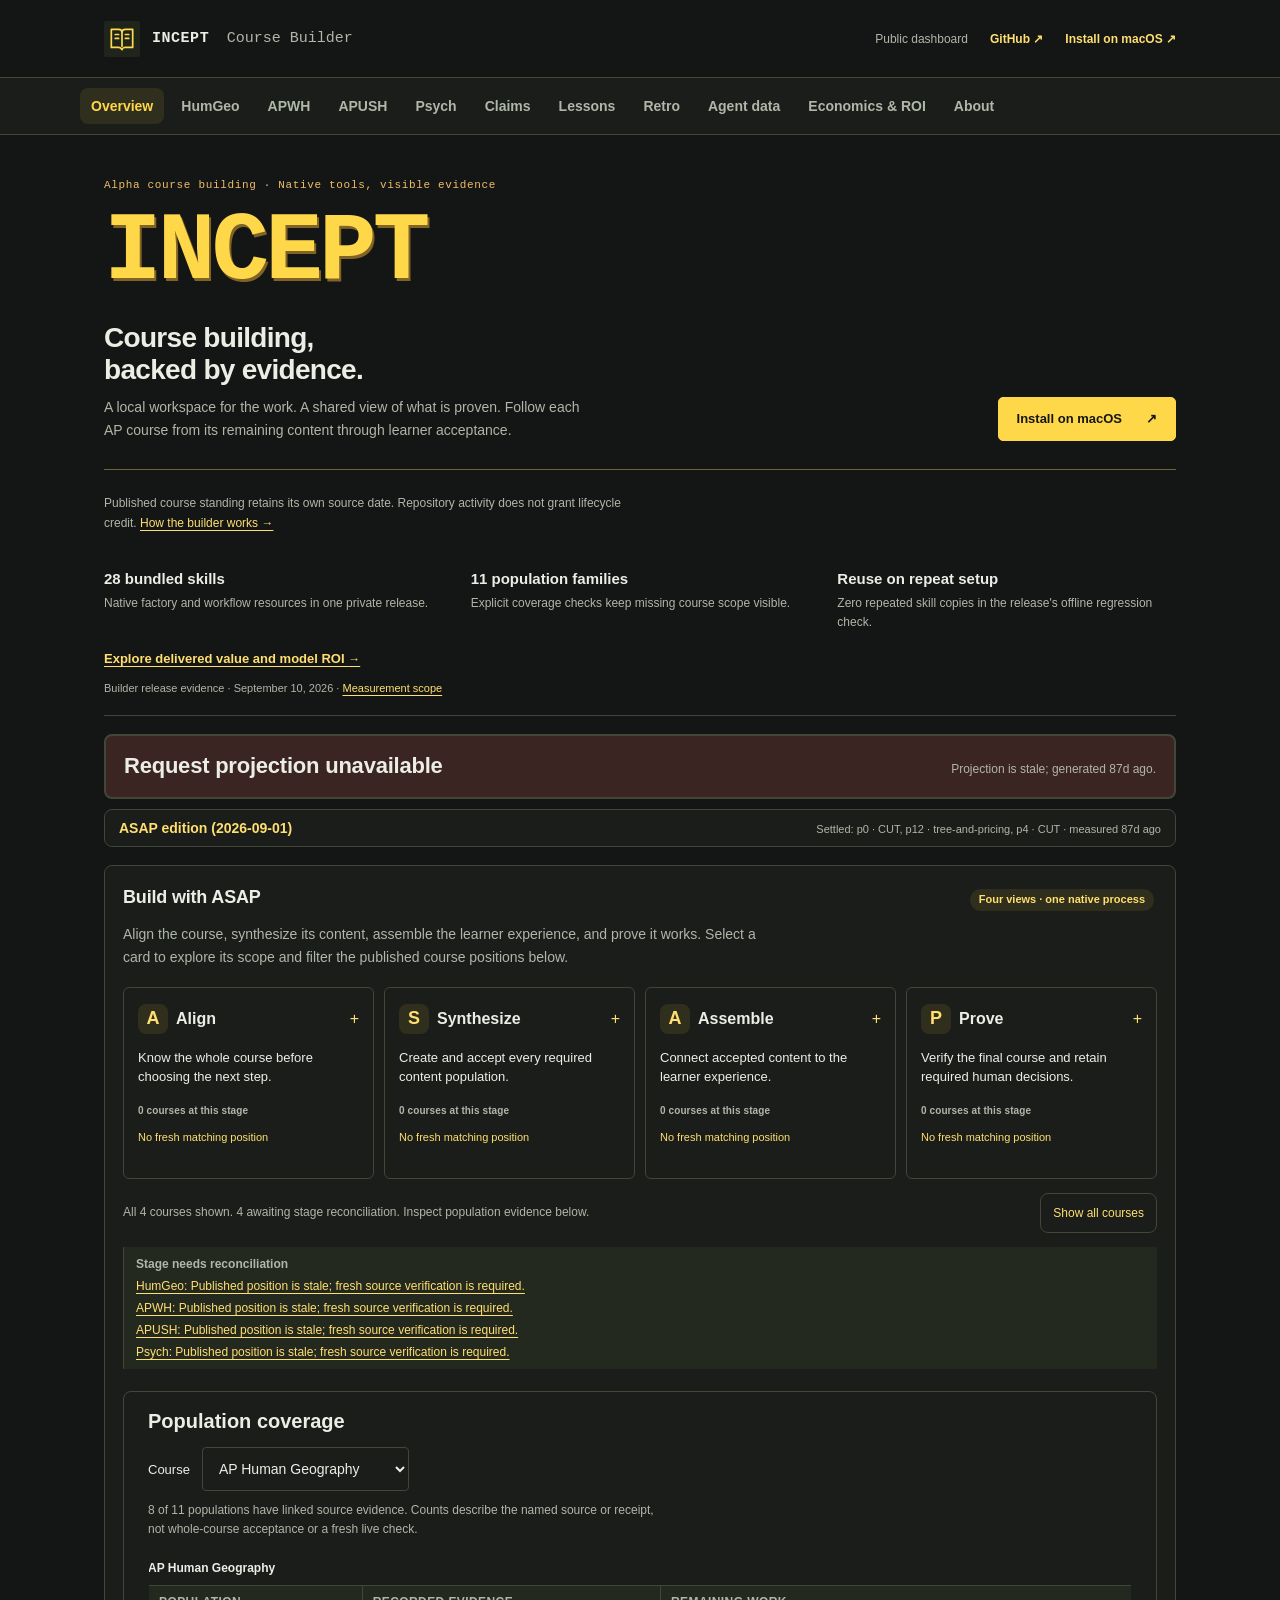
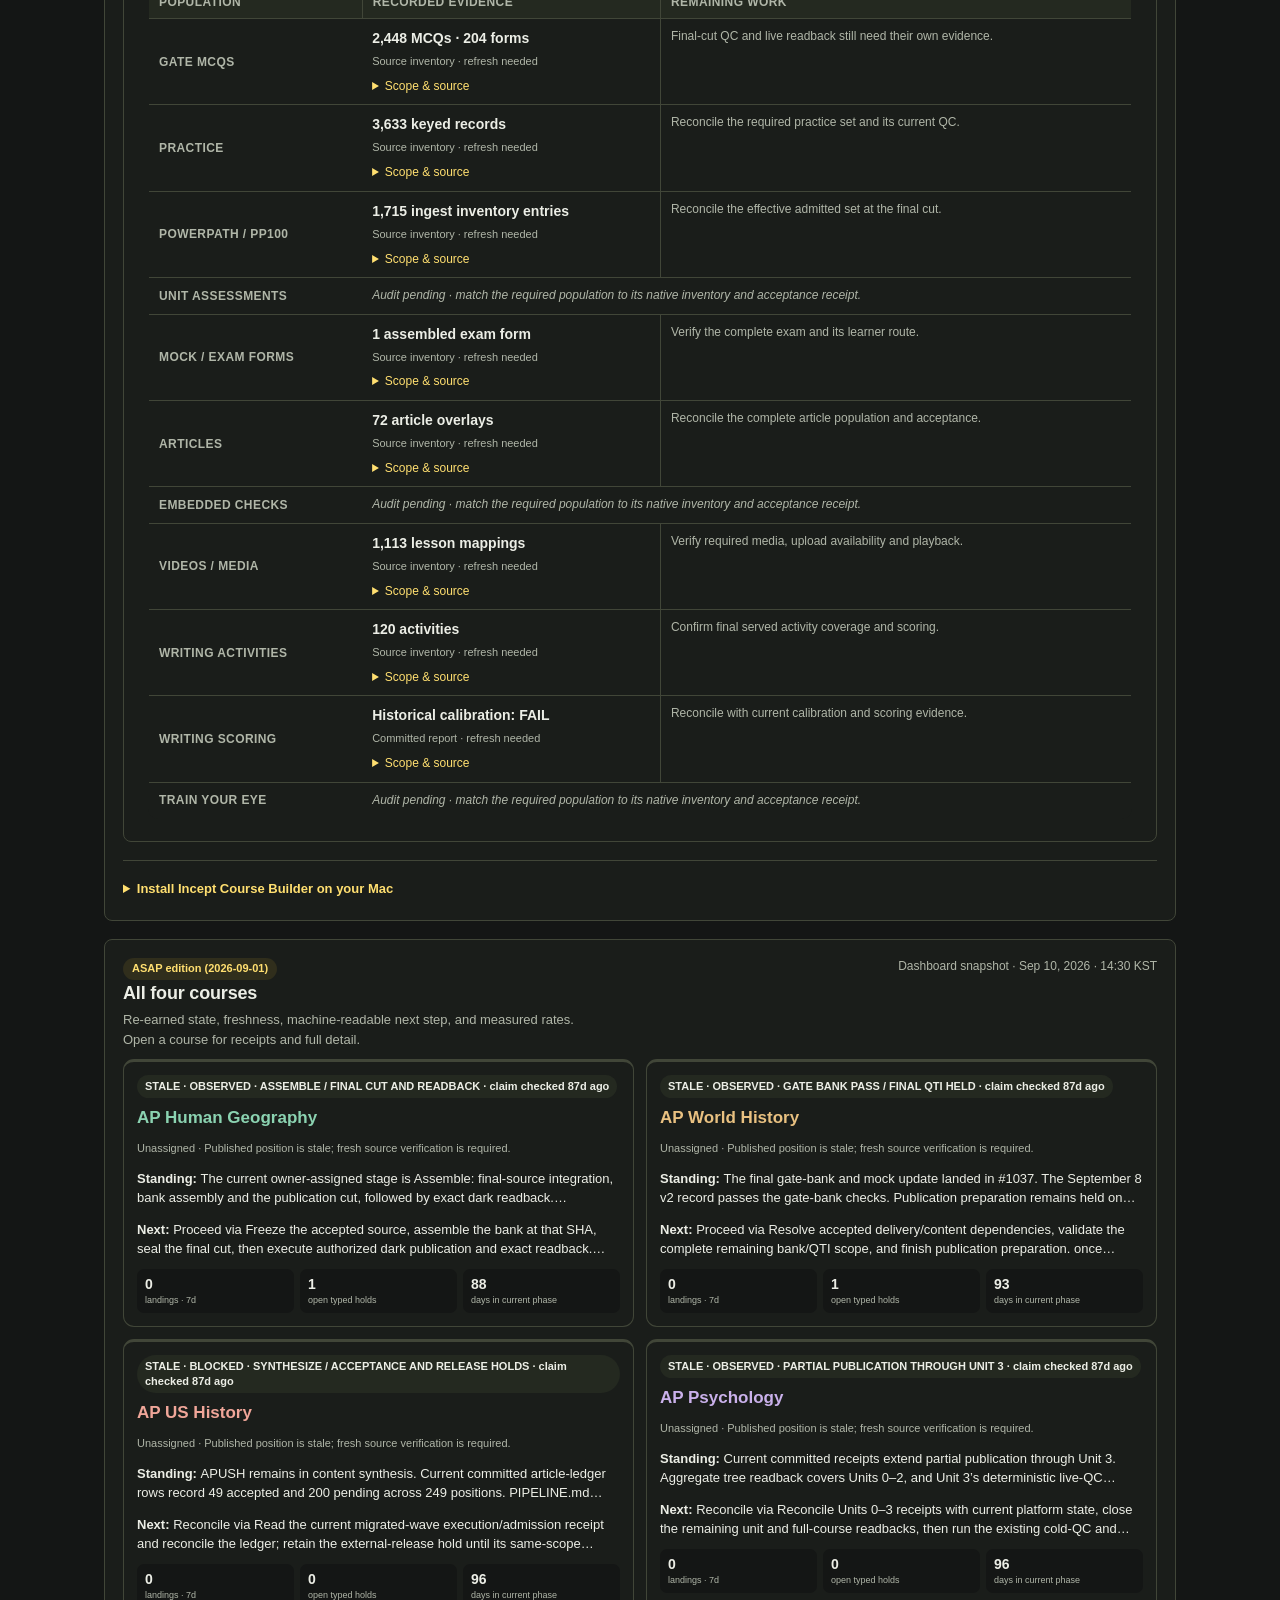
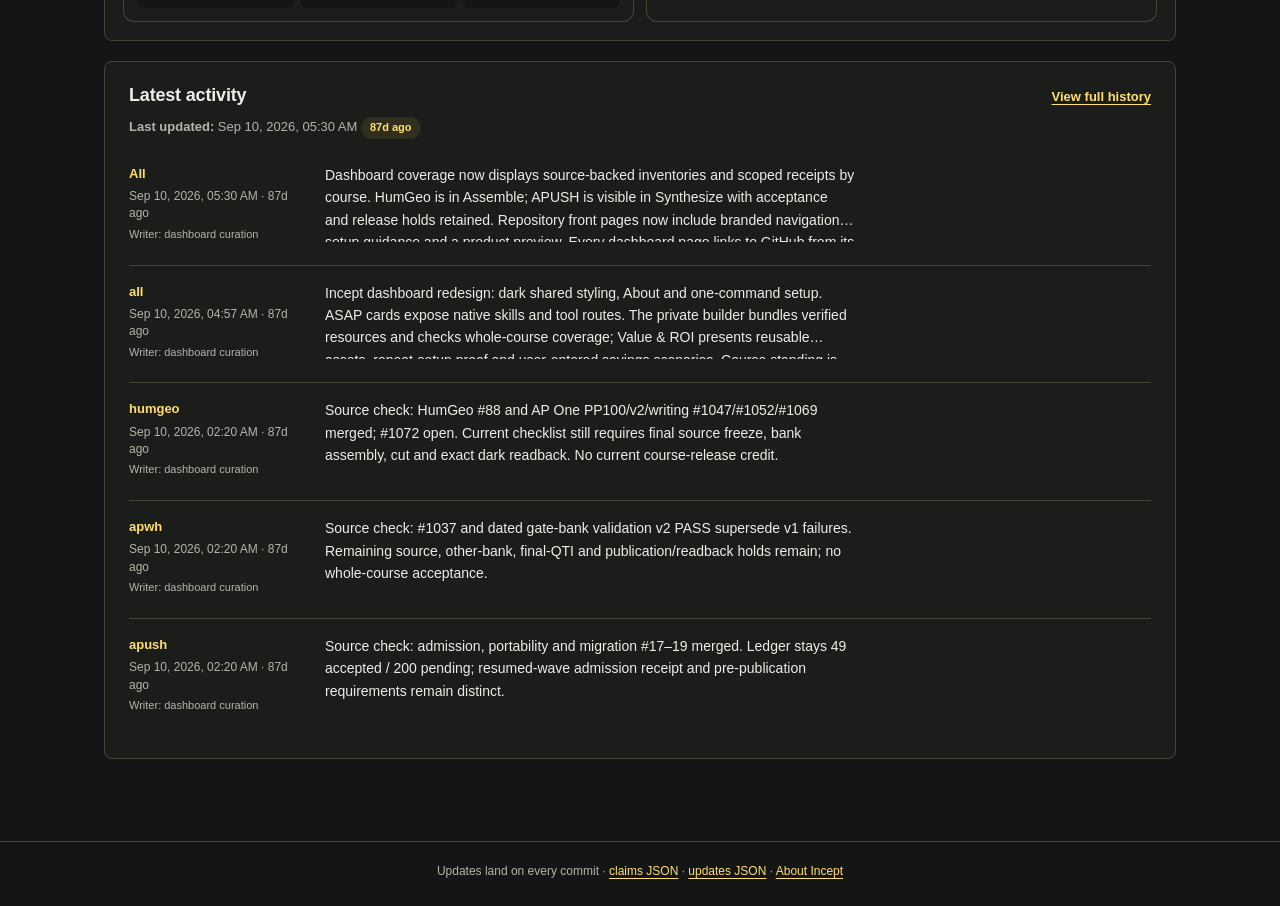
==== commit 9734d79f: "Polish GitHub front pages and connect course coverage to source evidence" ====
--- a/index.html
+++ b/index.html
@@ -1,7 +1,7 @@
 <!doctype html><html lang="en"><head><meta charset="utf-8"><meta name="viewport" content="width=device-width,initial-scale=1">
 <title>Overview — all four courses</title><link rel="stylesheet" href="style.css?v=20260910-incept"></head><body>
 <a class="skip-link" href="#main-content">Skip to content</a>
-<header class="site-header"><a class="site-identity" href="index.html"><img src="incept-mark.svg" width="36" height="36" alt=""><strong>INCEPT <span>Course Builder</span></strong></a><div class="site-header-actions"><span>Public dashboard</span><a href="about.html#install">Install on macOS ↗</a></div></header>
+<header class="site-header"><a class="site-identity" href="index.html"><img src="incept-mark.svg" width="36" height="36" alt=""><strong>INCEPT <span>Course Builder</span></strong></a><div class="site-header-actions"><span>Public dashboard</span><a href="https://github.com/joshuadurey-del/ap-four-course-dashboard">GitHub ↗</a><a href="about.html#install">Install on macOS ↗</a></div></header>
 <nav aria-label="Main navigation"><a href="index.html" class="active" aria-current="page">Overview</a><a href="humgeo.html" >HumGeo</a><a href="apwh.html" >APWH</a><a href="apush.html" >APUSH</a><a href="psych.html" >Psych</a><a href="claims.html" >Claims</a><a href="lessons.html" >Lessons</a><a href="retro.html" >Retro</a><a href="agents.html" >Agent data</a><a href="economics.html">Economics &amp; ROI</a><a href="about.html">About</a></nav><main id="main-content" tabindex="-1"><div class="brand-hero">
   <p class="hero-context">Alpha course building · Native tools, visible evidence</p>
   <div class="incept-wordmark" aria-hidden="true">INCEPT</div>
--- a/style.css
+++ b/style.css
@@ -33,7 +33,7 @@
 .site-identity { display: inline-flex; align-items: center; gap: 12px; color: var(--ink); text-decoration: none; white-space: nowrap; }
 .site-identity strong { font: 700 15px ui-monospace, SFMono-Regular, Menlo, monospace; letter-spacing: .035em; }
 .site-identity strong span { margin-left: 8px; font-weight: 400; color: var(--muted); letter-spacing: 0; }
-.site-header-actions { display: flex; align-items: center; gap: 22px; font-size: 12px; }
+.site-header-actions { display: flex; align-items: center; flex-wrap: wrap; justify-content: flex-end; gap: 10px 22px; font-size: 12px; }
 .site-header-actions > span { color: var(--muted); }
 .site-header-actions a { font-weight: 650; text-decoration: none; }
 
@@ -1711,6 +1711,18 @@
 .asap-drawer { background: var(--surface-raised); }
 .asap-unassigned { border-left-width: 1px; color: var(--muted); }
 .asap-coverage-table th, .asap-coverage-table td { background: transparent; }
+.population-coverage { margin-top: 22px; padding-top: 18px; border-top: 1px solid var(--line); }
+.population-coverage h3 { margin: 0 0 14px; font-size: 20px; }
+.population-selector-label { margin-right: 12px; font-size: 13px; }
+.population-selector { max-width: 100%; min-height: 44px; padding: 8px 32px 8px 12px; border: 1px solid var(--line); border-radius: 4px; background: var(--surface); color: var(--ink); font: inherit; font-size: 14px; }
+.population-summary { max-width: 78ch; color: var(--muted); font-size: 12px; line-height: 1.6; }
+.population-recorded td strong { display: block; color: var(--ink); font-size: 14px; line-height: 1.5; }
+.population-evidence-kind { display: block; margin: 5px 0; font-size: 11px; }
+.population-recorded details { max-width: 52ch; margin-top: 8px; }
+.population-recorded summary { cursor: pointer; color: var(--blue-strong); }
+.population-source { display: inline-block; margin: 4px 14px 4px 0; }
+.population-pending td { font-style: italic; }
+.asap-unassigned a { display: block; margin-top: 8px; }
 .kpi-strip { padding: 0; border: 0; background: transparent; }
 .kpi-card { border-top-width: 1px; background: var(--surface); }
 .kpi-label { text-transform: none; letter-spacing: 0; }
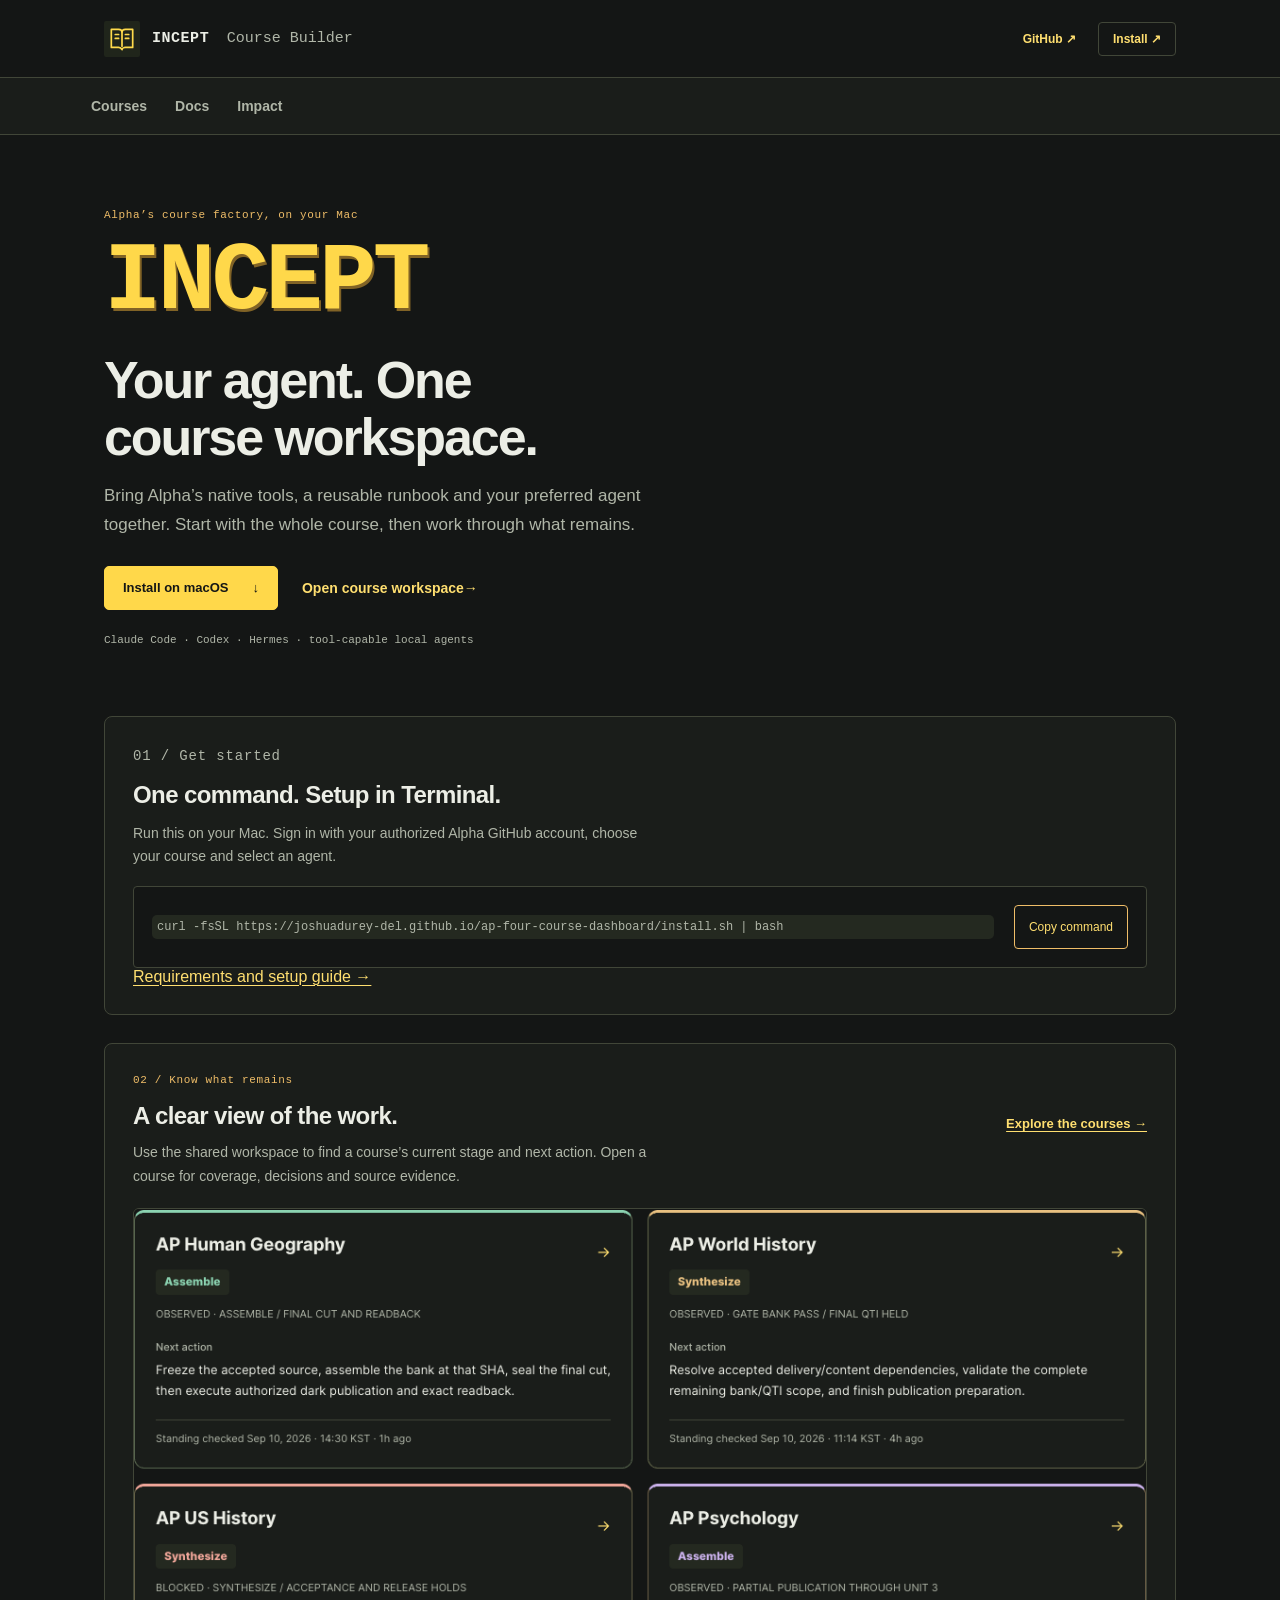
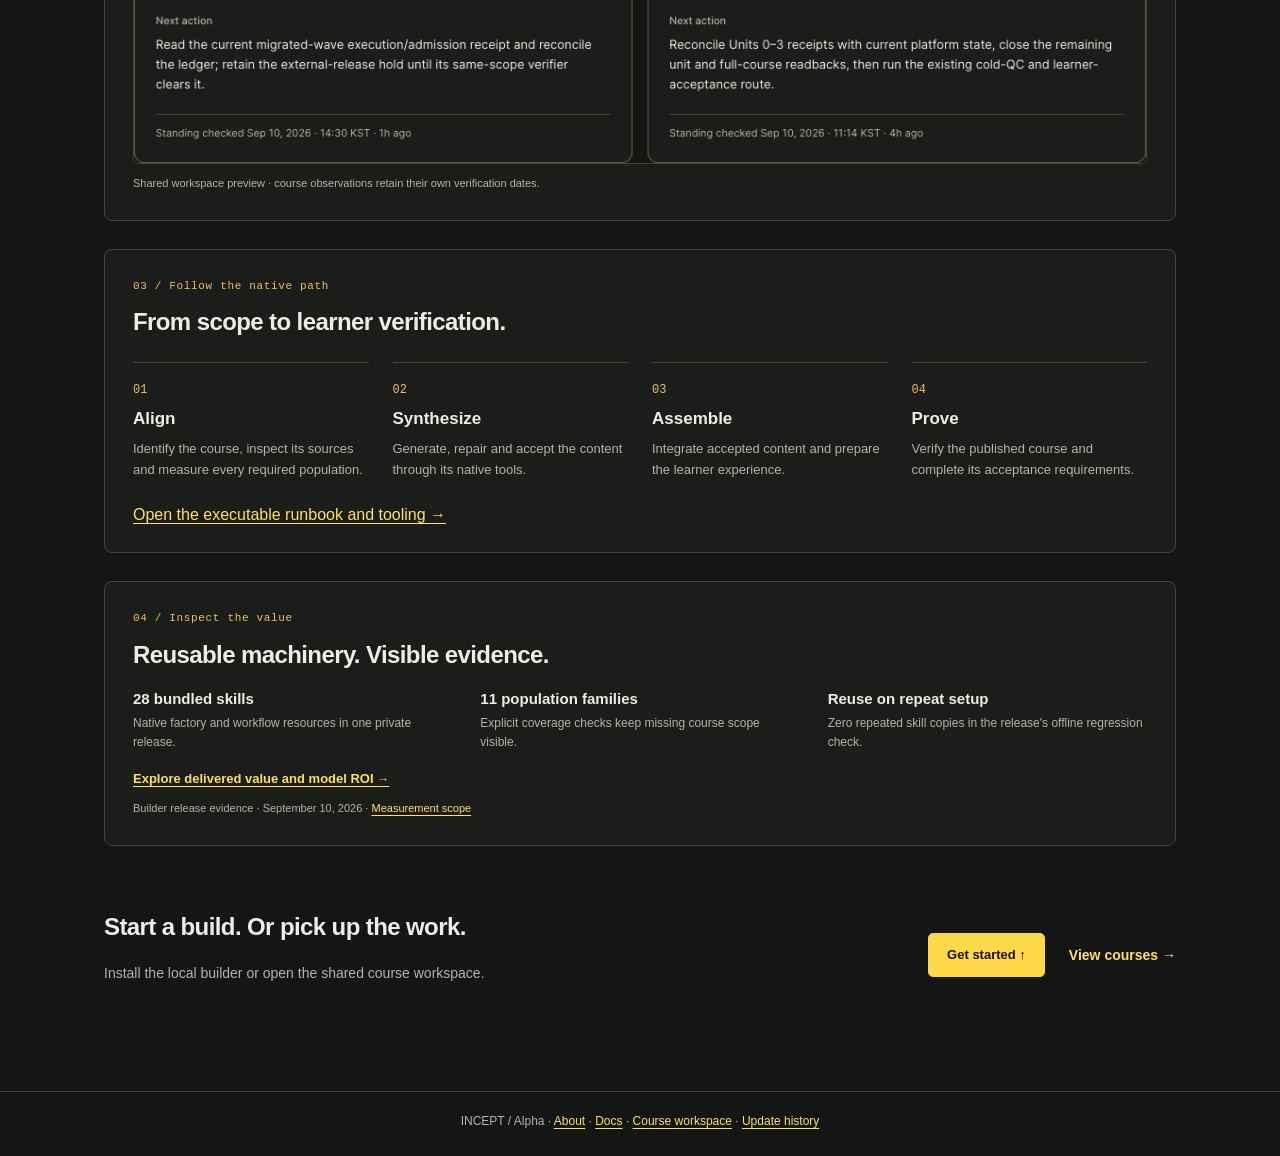
==== commit b79f27eb: "Separate builder home, course workspace and documentation" ====
--- a/index.html
+++ b/index.html
@@ -1,40 +1,24 @@
-<!doctype html><html lang="en"><head><meta charset="utf-8"><meta name="viewport" content="width=device-width,initial-scale=1">
-<title>Overview — all four courses</title><link rel="stylesheet" href="style.css?v=20260910-incept"></head><body>
-<a class="skip-link" href="#main-content">Skip to content</a>
-<header class="site-header"><a class="site-identity" href="index.html"><img src="incept-mark.svg" width="36" height="36" alt=""><strong>INCEPT <span>Course Builder</span></strong></a><div class="site-header-actions"><span>Public dashboard</span><a href="https://github.com/joshuadurey-del/ap-four-course-dashboard">GitHub ↗</a><a href="about.html#install">Install on macOS ↗</a></div></header>
-<nav aria-label="Main navigation"><a href="index.html" class="active" aria-current="page">Overview</a><a href="humgeo.html" >HumGeo</a><a href="apwh.html" >APWH</a><a href="apush.html" >APUSH</a><a href="psych.html" >Psych</a><a href="claims.html" >Claims</a><a href="lessons.html" >Lessons</a><a href="retro.html" >Retro</a><a href="agents.html" >Agent data</a><a href="economics.html">Economics &amp; ROI</a><a href="about.html">About</a></nav><main id="main-content" tabindex="-1"><div class="brand-hero">
-  <p class="hero-context">Alpha course building · Native tools, visible evidence</p>
-  <div class="incept-wordmark" aria-hidden="true">INCEPT</div>
-  <div class="hero-bottom"><div><h1>Course building, backed by evidence.</h1><p class="sub">A local workspace for the work. A shared view of what is proven. Follow each AP course from its remaining content through learner acceptance.</p></div><a class="primary-link" href="about.html#install">Install on macOS <span aria-hidden="true">↗</span></a></div>
+<!doctype html><html lang="en"><head><meta charset="utf-8"><meta name="viewport" content="width=device-width,initial-scale=1"><title>Home — Incept Course Builder</title><link rel="stylesheet" href="style.css?v=20260910-reorganized"></head><body class="product-page"><a class="skip-link" href="#main-content">Skip to content</a><header class="site-header"><a class="site-identity" href="index.html" aria-current="page"><img src="incept-mark.svg" width="36" height="36" alt=""><strong>INCEPT <span>Course Builder</span></strong></a><div class="site-header-actions"><a href="https://github.com/joshuadurey-del/ap-four-course-dashboard">GitHub ↗</a><a href="about.html#install" class="header-install">Install <span aria-hidden="true">↗</span></a></div></header><nav aria-label="Main navigation"><a href="courses.html">Courses</a><a href="docs.html">Docs</a><a href="economics.html">Impact</a></nav><main id="main-content" tabindex="-1">
+<div class="brand-hero product-hero">
+<p class="hero-context">Alpha’s course factory, on your Mac</p><div class="incept-wordmark" aria-hidden="true">INCEPT</div>
+<h1>Your agent. One course workspace.</h1><p class="sub">Bring Alpha’s native tools, a reusable runbook and your preferred agent together. Start with the whole course, then work through what remains.</p>
+<div class="home-actions"><a class="primary-link" href="#install">Install on macOS <span aria-hidden="true">↓</span></a><a class="secondary-link" href="courses.html">Open course workspace <span aria-hidden="true">→</span></a></div>
+<p class="compatibility">Claude Code · Codex · Hermes · tool-capable local agents</p>
 </div>
-<p class="overview-note">Published course standing retains its own source date. Repository activity does not grant lifecycle credit. <a href="about.html">How the builder works →</a></p>
-<section class="value-strip" aria-label="Delivered builder value">
+<section id="install" class="home-install" aria-labelledby="install-heading"><div><p class="hero-context">01 / Get started</p><h2 id="install-heading">One command. Setup in Terminal.</h2><p>Run this on your Mac. Sign in with your authorized Alpha GitHub account, choose your course and select an agent.</p></div><div class="install-command"><code id="install-command">curl -fsSL https://joshuadurey-del.github.io/ap-four-course-dashboard/install.sh | bash</code><button type="button" id="copy-install">Copy command</button></div><p id="copy-install-status" role="status"></p><a href="about.html#install">Requirements and setup guide →</a></section>
+<section class="home-preview" aria-labelledby="preview-heading"><div class="section-head"><div><p class="hero-context">02 / Know what remains</p><h2 id="preview-heading">A clear view of the work.</h2></div><a href="courses.html">Explore the courses →</a></div><p>Use the shared workspace to find a course’s current stage and next action. Open a course for coverage, decisions and source evidence.</p><a href="courses.html" class="preview-link"><img src="docs/assets/workspace-preview.png" alt="Shared course workspace with separate course summaries, next actions and dated evidence." width="1280" height="900" loading="lazy"></a><p class="preview-caption">Shared workspace preview · course observations retain their own verification dates.</p></section>
+<section class="home-workflow" aria-labelledby="workflow-heading"><p class="hero-context">03 / Follow the native path</p><h2 id="workflow-heading">From scope to learner verification.</h2><div class="workflow-steps">
+<article><span>01</span><h3>Align</h3><p>Identify the course, inspect its sources and measure every required population.</p></article>
+<article><span>02</span><h3>Synthesize</h3><p>Generate, repair and accept the content through its native tools.</p></article>
+<article><span>03</span><h3>Assemble</h3><p>Integrate accepted content and prepare the learner experience.</p></article>
+<article><span>04</span><h3>Prove</h3><p>Verify the published course and complete its acceptance requirements.</p></article></div><a href="docs.html">Open the executable runbook and tooling →</a></section>
+<section class="home-value" aria-labelledby="value-heading"><p class="hero-context">04 / Inspect the value</p><h2 id="value-heading">Reusable machinery. Visible evidence.</h2><section class="value-strip" aria-label="Delivered builder value">
 <div><strong>28 bundled skills</strong><span>Native factory and workflow resources in one private release.</span></div>
 <div><strong>11 population families</strong><span>Explicit coverage checks keep missing course scope visible.</span></div>
 <div><strong>Reuse on repeat setup</strong><span>Zero repeated skill copies in the release's offline regression check.</span></div>
 <a href="economics.html">Explore delivered value and model ROI <span aria-hidden="true">→</span></a>
 <p>Builder release evidence · September 10, 2026 · <a href="value-evidence.json">Measurement scope</a></p>
-</section>
-<section id="needs-human-strip" class="needs-human-strip is-loading" aria-live="polite"><h2>Checking what needs you…</h2></section>
-<section id="automation-frontier" class="automation-frontier is-loading" aria-live="polite"><strong>Measuring the automation frontier…</strong></section>
-<section class="asap-section" aria-labelledby="asap-heading">
-  <div class="section-head"><h2 id="asap-heading">Build with ASAP</h2><span class="badge b-blue">Four views · one native process</span></div>
-  <p class="asap-intro">Align the course, synthesize its content, assemble the learner experience, and prove it works. Select a card to explore its scope and filter the published course positions below.</p>
-  <div id="asap-stage-view" aria-busy="true"><p role="status">Loading ASAP views…</p><noscript>Enable JavaScript to explore the stage views. Course claims remain available through the navigation above.</noscript></div>
-  <details class="builder-install">
-    <summary>Install Incept Course Builder on your Mac</summary>
-    <p>Run in Terminal, then sign in with an authorized Alpha/Incept GitHub account to open the private package.</p>
-    <pre><code>curl -fsSL https://joshuadurey-del.github.io/ap-four-course-dashboard/install.sh | bash</code></pre>
-    <p><a href="https://github.com/InceptTrilogy/ap-four-course-dashboard/blob/main/course-runbook/START.md">Private builder and access</a> · <a href="https://content-factory.inceptstore.com/incept-qgen-skillpack-v0.9.0.zip">Optional factory skillpack ZIP · v0.9.0</a> · <a href="https://content-factory.inceptstore.com/#download">Official downloads</a></p>
-  </details>
-</section>
-<section id="course-release-timeline" class="timeline-sec" aria-label="Current TimeBack states and next steps">
-<noscript>Enable JavaScript to view each course's current TimeBack state and next step.</noscript>
-</section>
-<script type="module">import(`./updates.js?v=${Date.now()}`).then(() => import(`./timeline.js?v=${Date.now()}`))</script>
-<section class="updates-sec"><div class="section-head"><h2>Latest activity</h2><a href="updates.html">View full history</a></div>
-<p id="lastupd" class="last-updated"></p>
-<ol class="update-list" data-update-list data-limit="5" aria-live="polite"></ol>
-</section>
-</main>
-<footer>Updates land on every commit · <a href="data.json">claims JSON</a> · <a href="updates.json">updates JSON</a> · <a href="about.html">About Incept</a></footer></body></html>
+</section></section>
+<div class="home-bottom"><div><h2>Start a build. Or pick up the work.</h2><p>Install the local builder or open the shared course workspace.</p></div><div class="home-actions"><a class="primary-link" href="#install">Get started ↑</a><a class="secondary-link" href="courses.html">View courses →</a></div></div>
+<script>document.getElementById('copy-install').addEventListener('click',async()=>{const status=document.getElementById('copy-install-status');try{await navigator.clipboard.writeText(document.getElementById('install-command').textContent);status.textContent='Copied. Paste into Terminal to begin.';}catch{status.textContent='Copy unavailable. Select the command above and copy it into Terminal.';}});</script>
+</main><footer>INCEPT / Alpha · <a href="about.html">About</a> · <a href="docs.html">Docs</a> · <a href="courses.html">Course workspace</a> · <a href="updates.html">Update history</a></footer></body></html>
--- a/style.css
+++ b/style.css
@@ -1763,3 +1763,95 @@
 .value-strip > a span { display: inline; color: inherit; }
 .value-strip > p { grid-column: 1 / -1; margin: -8px 0 0; color: var(--muted); font-size: 11px; }
 @media (max-width: 650px) { .value-strip { grid-template-columns: 1fr; gap: 18px; } }
+
+/* Source synchronization reuses GitHub authentication; no credentials in the page. */
+.source-sync-bar{display:flex;flex-wrap:wrap;align-items:center;gap:.65rem 1rem;margin:0 0 1.5rem;padding:1rem;border:1px solid var(--line,#454637);background:#1b1e19;font-size:.85rem}
+.source-sync-link,.source-refresh{border:1px solid #b99e35;background:transparent;color:#ffdc42;padding:.5rem .75rem;font:inherit;text-decoration:none;cursor:pointer}
+.source-refresh:disabled{opacity:.65;cursor:wait}.source-sync-status{color:#d8dacb;overflow-wrap:anywhere}
+.source-sync-bar small{flex-basis:100%;color:#b7bcad}.population-source{overflow-wrap:anywhere}
+
+/* Product entry, shared workspace and reference docs have separate reading paths. */
+.header-install { border: 1px solid var(--line); padding: 9px 14px; border-radius: 4px; }
+.section-nav { position: static; z-index: auto; background: transparent; border-bottom: 1px solid var(--line); min-height: 46px; }
+.section-nav a { font-size: 12px; }
+.product-page main { max-width: 1120px; }
+.product-hero { padding: 30px 0 38px; border: 0; margin: 0; }
+.product-hero h1 { max-width: 20ch; font-size: clamp(32px, 4.2vw, 52px); line-height: 1.1; letter-spacing: -.04em; margin: 22px 0 16px; }
+.product-hero .sub { max-width: 62ch; font-size: 17px; line-height: 1.7; }
+.home-actions { display: flex; flex-wrap: wrap; align-items: center; gap: 16px 24px; margin-top: 22px; }
+.secondary-link { display: inline-flex; align-items: center; min-height: 44px; font-size: 14px; font-weight: 650; text-decoration: none; }
+.compatibility { color: var(--muted); font: 11px/1.6 ui-monospace, SFMono-Regular, Menlo, monospace; margin-top: 22px; }
+.product-page section { padding: 28px; margin-bottom: 28px; }
+.product-page h2 { font-size: 24px; line-height: 1.25; letter-spacing: -.025em; }
+.home-install { scroll-margin-top: 80px; }
+.home-install p, .home-preview > p, .home-bottom p { max-width: 68ch; color: var(--muted); line-height: 1.65; font-size: 14px; }
+.install-command { display: flex; align-items: center; gap: 20px; padding: 18px; margin-top: 18px; background: var(--canvas); border: 1px solid var(--line); border-radius: 4px; }
+.install-command code { min-width: 0; flex: 1; overflow-wrap: anywhere; font-size: 12px; line-height: 1.7; }
+.install-command button { flex: none; min-height: 44px; border: 1px solid var(--amber); border-radius: 4px; padding: 10px 14px; color: var(--blue-strong); background: transparent; cursor: pointer; font: inherit; font-size: 12px; }
+#copy-install-status:empty { display: none; }
+.preview-link { display: block; overflow: hidden; border: 1px solid var(--line); border-radius: 6px; margin-top: 20px; }
+.preview-link img { display: block; width: 100%; height: auto; }
+.preview-caption { font-size: 11px !important; margin-bottom: 0; }
+.home-preview .section-head { align-items: end; gap: 20px; flex-wrap: wrap; }
+.home-preview .section-head h2 { margin-bottom: 0; }
+.workflow-steps { display: grid; grid-template-columns: repeat(4,minmax(0,1fr)); gap: 24px; margin: 25px 0 15px; }
+.workflow-steps article { border-top: 1px solid var(--line); padding-top: 16px; }
+.workflow-steps article > span { font: 12px ui-monospace, monospace; color: var(--amber); }
+.workflow-steps h3 { font-size: 17px; margin: 12px 0 8px; }
+.workflow-steps p { font-size: 13px; color: var(--muted); line-height: 1.6; }
+.product-page .value-strip { padding: 0; border: 0; margin: 20px 0 0; }
+.home-bottom { padding: 18px 0 32px; display: flex; flex-wrap: wrap; justify-content: space-between; align-items: center; gap: 20px; }
+.page-heading { max-width: 76ch; margin: 12px 0 26px; }
+.page-heading h1 { font-size: 34px; letter-spacing: -.035em; }
+.workspace-page #course-release-timeline { padding: 0; border: 0; background: transparent; margin: 0 0 24px; }
+.workspace-page .course-card-grid { margin: 0; gap: 16px; }
+.workspace-page .course-summary-card { padding: 22px; display: flex; flex-direction: column; }
+.workspace-page .course-card-headline { justify-content: space-between; gap: 14px; align-items: center; }
+.workspace-page .course-card-headline h2 { margin: 0 0 14px; font-size: 19px; color: var(--ink); }
+.course-open { color: var(--blue-strong); }
+.workspace-page .course-card-status { align-self: flex-start; border-radius: 4px; font-size: 12px; padding: 5px 9px; }
+.workspace-page .course-asap-position { font-size: 11px; line-height: 1.5; color: var(--muted); margin: 12px 0 18px; }
+.workspace-page .course-card-next { display: block; overflow: visible; -webkit-line-clamp: unset; margin: auto 0 20px; font-size: 13px; line-height: 1.65; }
+.workspace-page .course-card-next strong, .workspace-page .course-card-next span { display: block; }
+.workspace-page .course-card-next strong { color: var(--muted); font-size: 11px; margin-bottom: 5px; font-weight: 500; }
+.course-checked { display: block; color: var(--muted); font-size: 10px; border-top: 1px solid var(--line); padding-top: 12px; }
+.workspace-tools { border: 1px solid var(--line); border-radius: 6px; margin: 16px 0; padding: 15px 18px; background: var(--surface); }
+.workspace-tools > summary { cursor: pointer; min-height: 26px; font-size: 14px; font-weight: 550; }
+.workspace-tools > section { margin-top: 16px; }
+.workspace-tools .source-sync-bar { margin: 16px 0 0; }
+.workspace-history { font-size: 13px; margin: 25px 0; }
+.course-page .course-activity { float: none; width: auto; margin: 20px 0; }
+.course-page [data-course-next] { line-height: 1.65; }
+.course-page .gate-observed { white-space: normal; }
+.course-page .course-card-next { display: block; overflow: visible; -webkit-line-clamp: unset; }
+.course-page .population-coverage { margin: 24px 0; padding: 22px; }
+.docs-start { padding: 26px; }
+.docs-grid { display: grid; grid-template-columns: 1fr 1fr; gap: 36px; }
+.docs-grid h3 { font-size: 19px; }
+.docs-grid p { font-size: 14px; line-height: 1.65; color: var(--muted); }
+.docs-grid .access-note { font-size: 11px; }
+.resource-grid { display: grid; grid-template-columns: repeat(3,minmax(0,1fr)); gap: 16px; }
+.resource-grid > a { color: var(--ink); display: block; text-decoration: none; border: 1px solid var(--line); border-radius: 5px; padding: 20px; }
+.resource-grid > a:hover { border-color: var(--amber); }
+.resource-grid h3 { font-size: 16px; margin: 0 0 12px; }
+.resource-grid p { font-size: 13px; color: var(--muted); line-height: 1.65; margin-bottom: 0; }
+@media(max-width:760px) {
+  .product-page section { padding: 20px; }
+  .product-hero { padding-top: 10px; }
+  .product-hero .sub { font-size: 15px; }
+  .workflow-steps, .resource-grid { grid-template-columns: 1fr 1fr; }
+  .docs-grid { grid-template-columns: 1fr; gap: 20px; }
+  .install-command { flex-direction: column; align-items: stretch; gap: 14px; }
+  .workspace-page .course-summary-card { padding: 18px; }
+  .course-page .population-coverage { padding: 16px; }
+}
+@media(max-width:440px) {
+  .site-header { gap: 12px; }
+  .site-header-actions { gap: 12px; }
+  .header-install { padding: 8px 10px; }
+  .resource-grid { grid-template-columns: 1fr; }
+  .page-heading h1 { font-size: 28px; }
+  .section-nav a { font-size: 11px; padding: 8px; }
+}
+
+.workspace-page .course-summary-card[hidden] { display: none; }
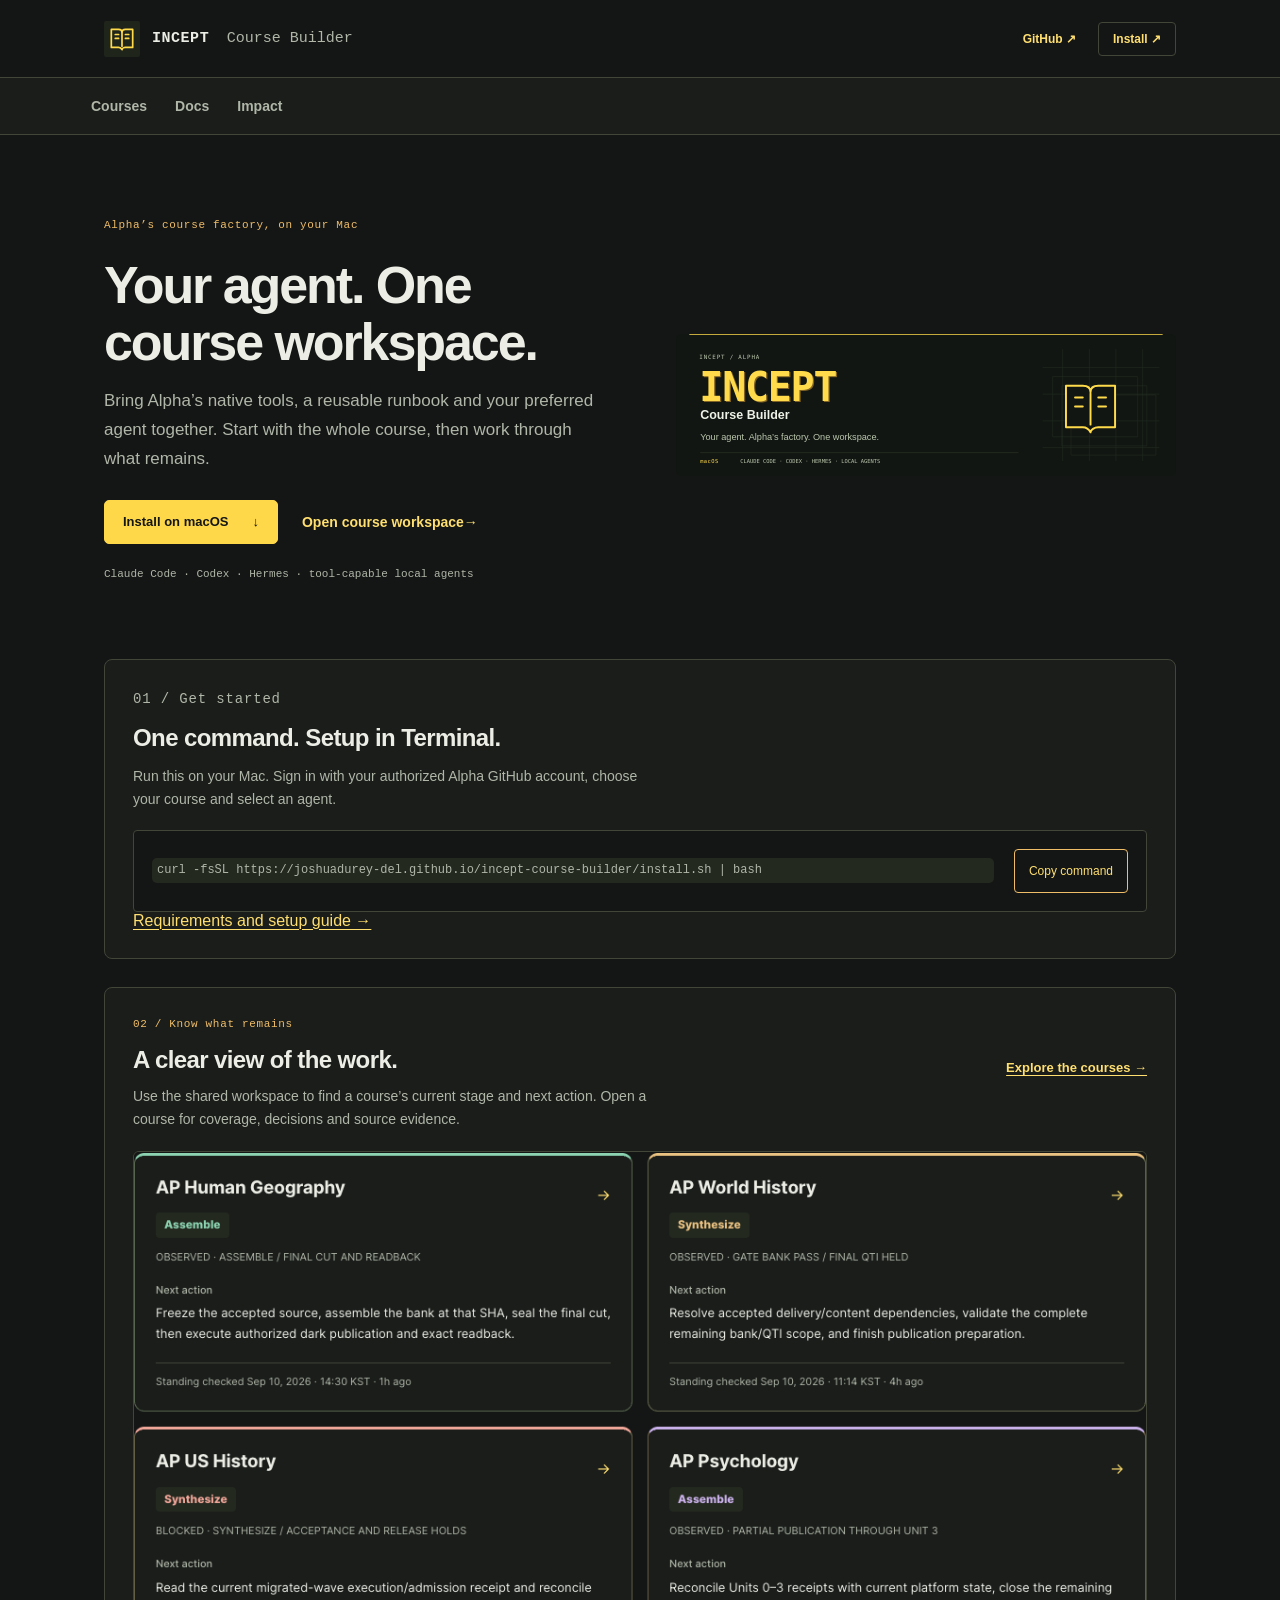
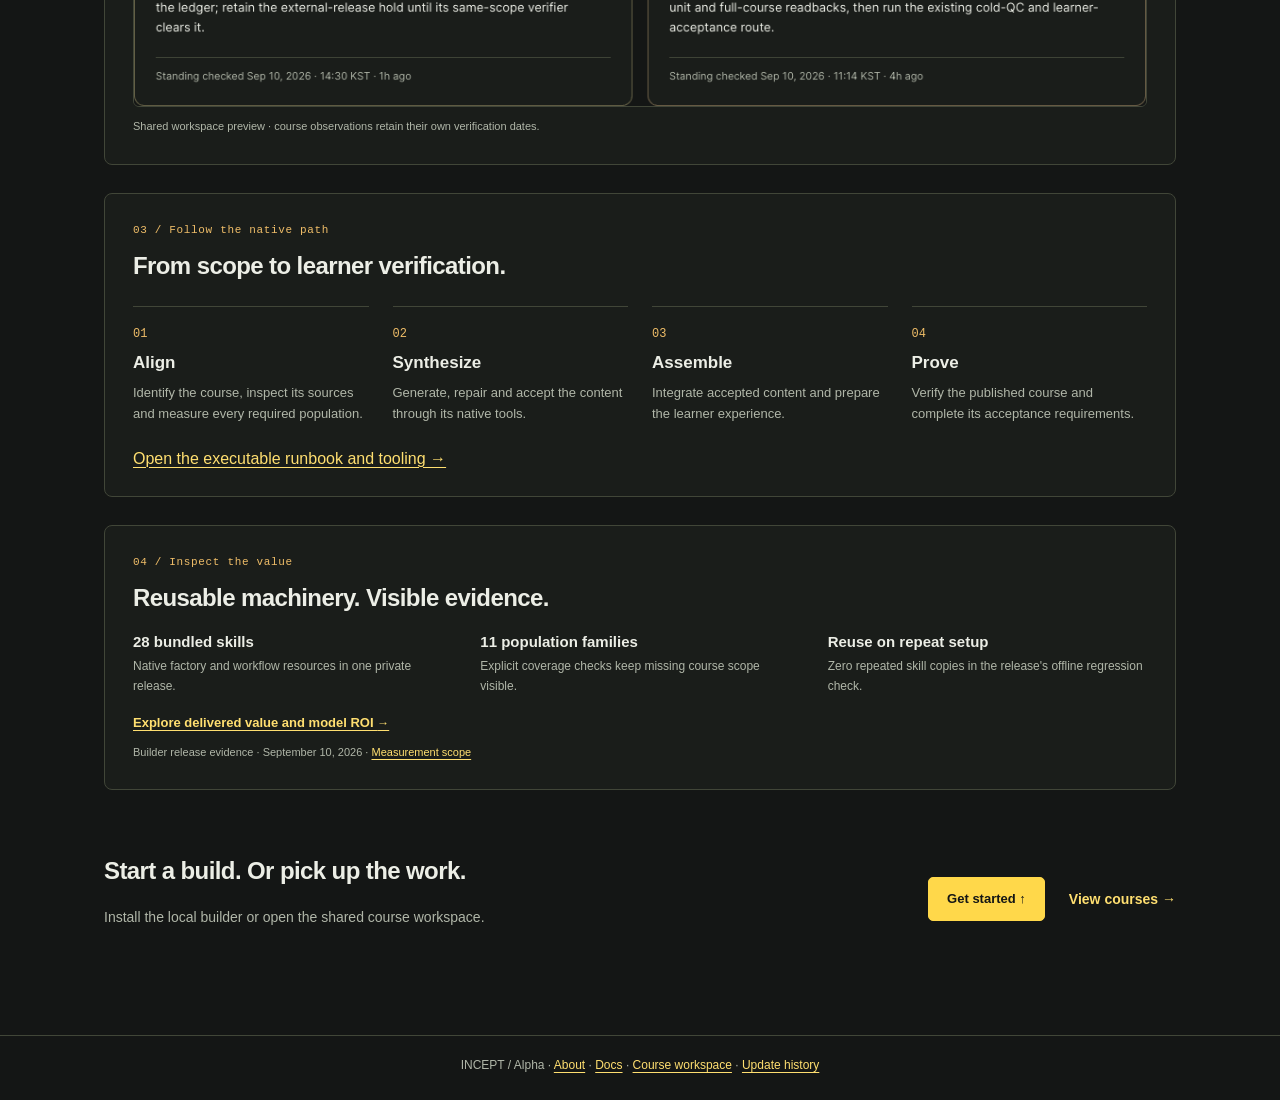
==== commit 1d1d2e51: "Rename public Course Builder and add the home banner" ====
--- a/index.html
+++ b/index.html
@@ -1,11 +1,12 @@
-<!doctype html><html lang="en"><head><meta charset="utf-8"><meta name="viewport" content="width=device-width,initial-scale=1"><title>Home — Incept Course Builder</title><link rel="stylesheet" href="style.css?v=20260910-reorganized"></head><body class="product-page"><a class="skip-link" href="#main-content">Skip to content</a><header class="site-header"><a class="site-identity" href="index.html" aria-current="page"><img src="incept-mark.svg" width="36" height="36" alt=""><strong>INCEPT <span>Course Builder</span></strong></a><div class="site-header-actions"><a href="https://github.com/joshuadurey-del/ap-four-course-dashboard">GitHub ↗</a><a href="about.html#install" class="header-install">Install <span aria-hidden="true">↗</span></a></div></header><nav aria-label="Main navigation"><a href="courses.html">Courses</a><a href="docs.html">Docs</a><a href="economics.html">Impact</a></nav><main id="main-content" tabindex="-1">
+<!doctype html><html lang="en"><head><meta charset="utf-8"><meta name="viewport" content="width=device-width,initial-scale=1"><title>Home — Incept Course Builder</title><link rel="stylesheet" href="style.css?v=20260910-reorganized"></head><body class="product-page"><a class="skip-link" href="#main-content">Skip to content</a><header class="site-header"><a class="site-identity" href="index.html" aria-current="page"><img src="incept-mark.svg" width="36" height="36" alt=""><strong>INCEPT <span>Course Builder</span></strong></a><div class="site-header-actions"><a href="https://github.com/joshuadurey-del/incept-course-builder">GitHub ↗</a><a href="about.html#install" class="header-install">Install <span aria-hidden="true">↗</span></a></div></header><nav aria-label="Main navigation"><a href="courses.html">Courses</a><a href="docs.html">Docs</a><a href="economics.html">Impact</a></nav><main id="main-content" tabindex="-1">
 <div class="brand-hero product-hero">
-<p class="hero-context">Alpha’s course factory, on your Mac</p><div class="incept-wordmark" aria-hidden="true">INCEPT</div>
+<div class="hero-copy"><p class="hero-context">Alpha’s course factory, on your Mac</p>
 <h1>Your agent. One course workspace.</h1><p class="sub">Bring Alpha’s native tools, a reusable runbook and your preferred agent together. Start with the whole course, then work through what remains.</p>
 <div class="home-actions"><a class="primary-link" href="#install">Install on macOS <span aria-hidden="true">↓</span></a><a class="secondary-link" href="courses.html">Open course workspace <span aria-hidden="true">→</span></a></div>
-<p class="compatibility">Claude Code · Codex · Hermes · tool-capable local agents</p>
+<p class="compatibility">Claude Code · Codex · Hermes · tool-capable local agents</p></div>
+<img class="hero-banner" src="docs/assets/incept-banner.svg" alt="Incept Course Builder" width="1200" height="340">
 </div>
-<section id="install" class="home-install" aria-labelledby="install-heading"><div><p class="hero-context">01 / Get started</p><h2 id="install-heading">One command. Setup in Terminal.</h2><p>Run this on your Mac. Sign in with your authorized Alpha GitHub account, choose your course and select an agent.</p></div><div class="install-command"><code id="install-command">curl -fsSL https://joshuadurey-del.github.io/ap-four-course-dashboard/install.sh | bash</code><button type="button" id="copy-install">Copy command</button></div><p id="copy-install-status" role="status"></p><a href="about.html#install">Requirements and setup guide →</a></section>
+<section id="install" class="home-install" aria-labelledby="install-heading"><div><p class="hero-context">01 / Get started</p><h2 id="install-heading">One command. Setup in Terminal.</h2><p>Run this on your Mac. Sign in with your authorized Alpha GitHub account, choose your course and select an agent.</p></div><div class="install-command"><code id="install-command">curl -fsSL https://joshuadurey-del.github.io/incept-course-builder/install.sh | bash</code><button type="button" id="copy-install">Copy command</button></div><p id="copy-install-status" role="status"></p><a href="about.html#install">Requirements and setup guide →</a></section>
 <section class="home-preview" aria-labelledby="preview-heading"><div class="section-head"><div><p class="hero-context">02 / Know what remains</p><h2 id="preview-heading">A clear view of the work.</h2></div><a href="courses.html">Explore the courses →</a></div><p>Use the shared workspace to find a course’s current stage and next action. Open a course for coverage, decisions and source evidence.</p><a href="courses.html" class="preview-link"><img src="docs/assets/workspace-preview.png" alt="Shared course workspace with separate course summaries, next actions and dated evidence." width="1280" height="900" loading="lazy"></a><p class="preview-caption">Shared workspace preview · course observations retain their own verification dates.</p></section>
 <section class="home-workflow" aria-labelledby="workflow-heading"><p class="hero-context">03 / Follow the native path</p><h2 id="workflow-heading">From scope to learner verification.</h2><div class="workflow-steps">
 <article><span>01</span><h3>Align</h3><p>Identify the course, inspect its sources and measure every required population.</p></article>
--- a/style.css
+++ b/style.css
@@ -504,6 +504,7 @@
   gap: 18px;
 }
 
+.update-item > *, .agent-latest { min-width: 0; overflow-wrap: anywhere; }
 .update-item:first-child { border-top: 0; }
 .update-meta { display: flex; flex-direction: column; gap: 4px; }
 .update-meta strong { color: var(--blue-strong); font-size: 13px; }
@@ -1775,7 +1776,10 @@
 .section-nav { position: static; z-index: auto; background: transparent; border-bottom: 1px solid var(--line); min-height: 46px; }
 .section-nav a { font-size: 12px; }
 .product-page main { max-width: 1120px; }
-.product-hero { padding: 30px 0 38px; border: 0; margin: 0; }
+.product-hero { display: grid; grid-template-columns: minmax(0, 1.05fr) minmax(0, 1fr); align-items: center; gap: 48px; padding: 40px 0 48px; border: 0; margin: 0; }
+.hero-copy { min-width: 0; }
+.hero-banner { display: block; width: 100%; height: auto; }
+@media(max-width:900px) { .product-hero { grid-template-columns: 1fr; gap: 24px; } }
 .product-hero h1 { max-width: 20ch; font-size: clamp(32px, 4.2vw, 52px); line-height: 1.1; letter-spacing: -.04em; margin: 22px 0 16px; }
 .product-hero .sub { max-width: 62ch; font-size: 17px; line-height: 1.7; }
 .home-actions { display: flex; flex-wrap: wrap; align-items: center; gap: 16px 24px; margin-top: 22px; }
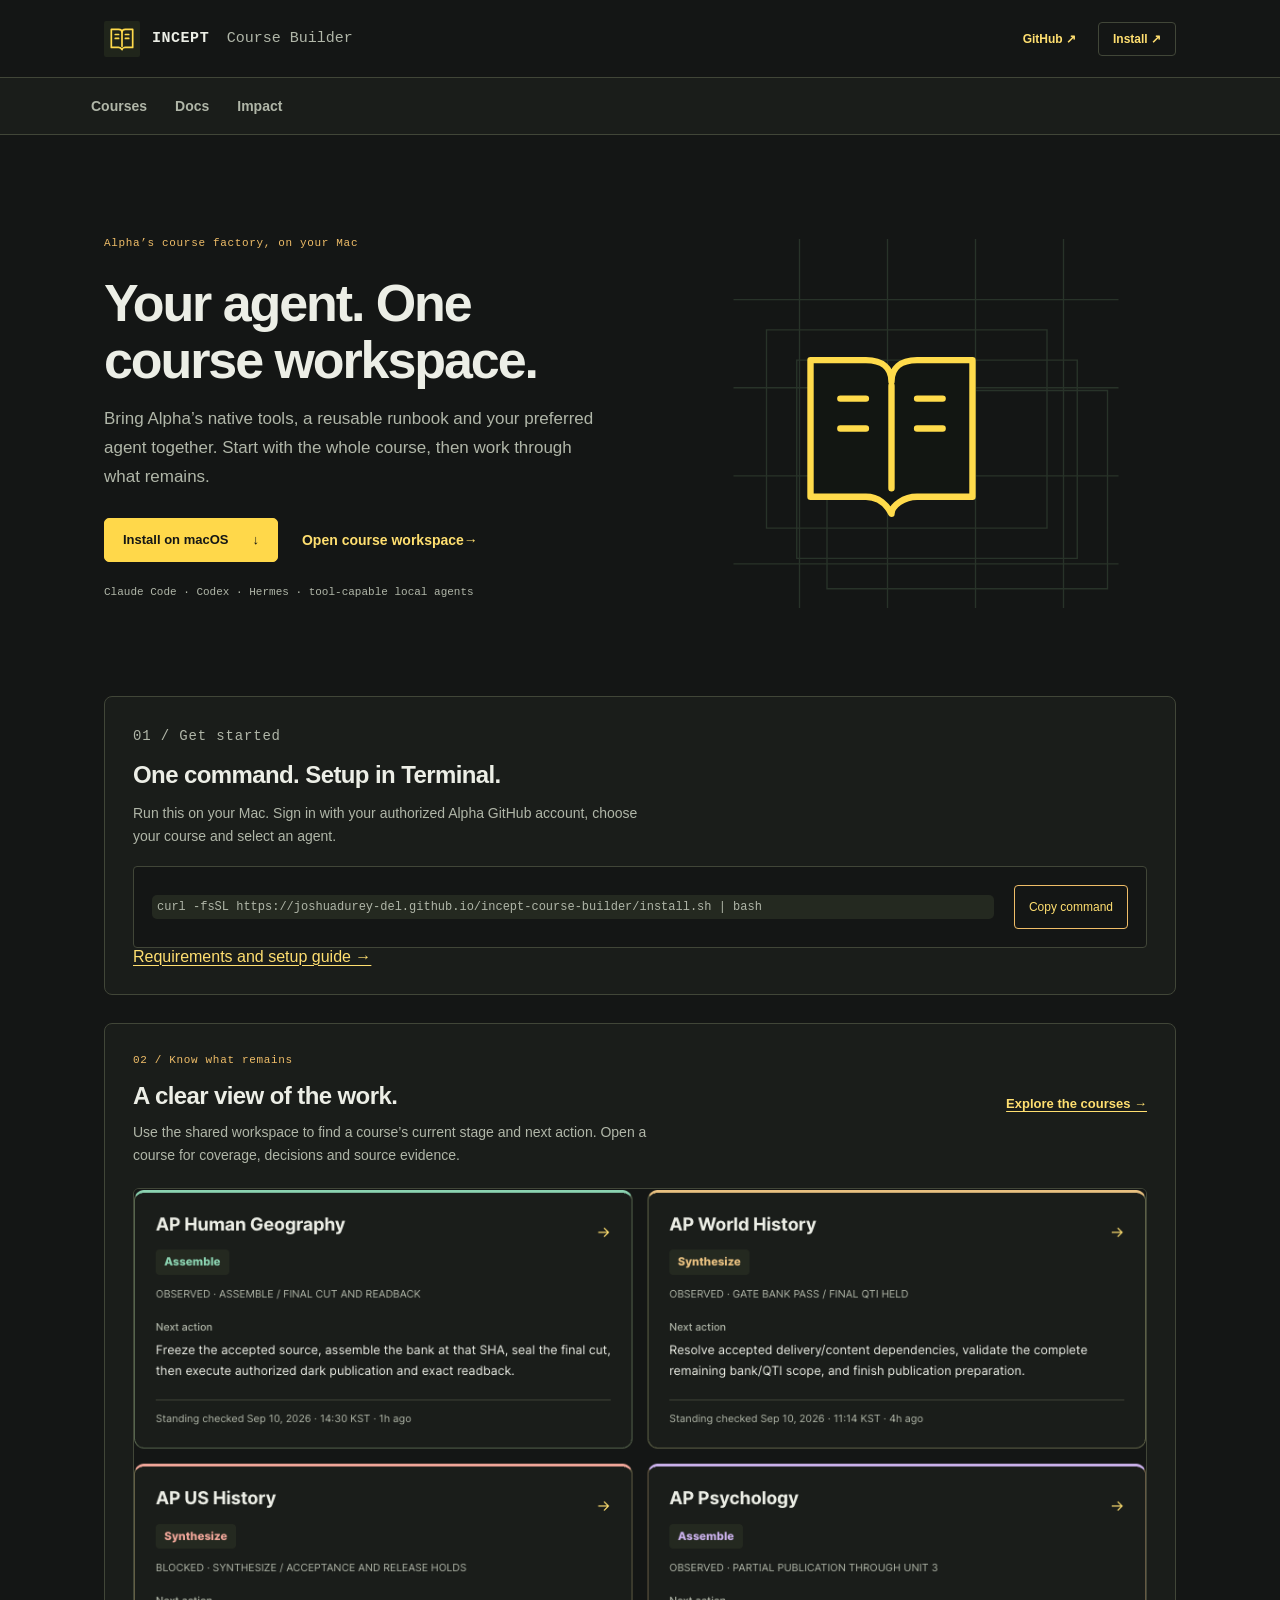
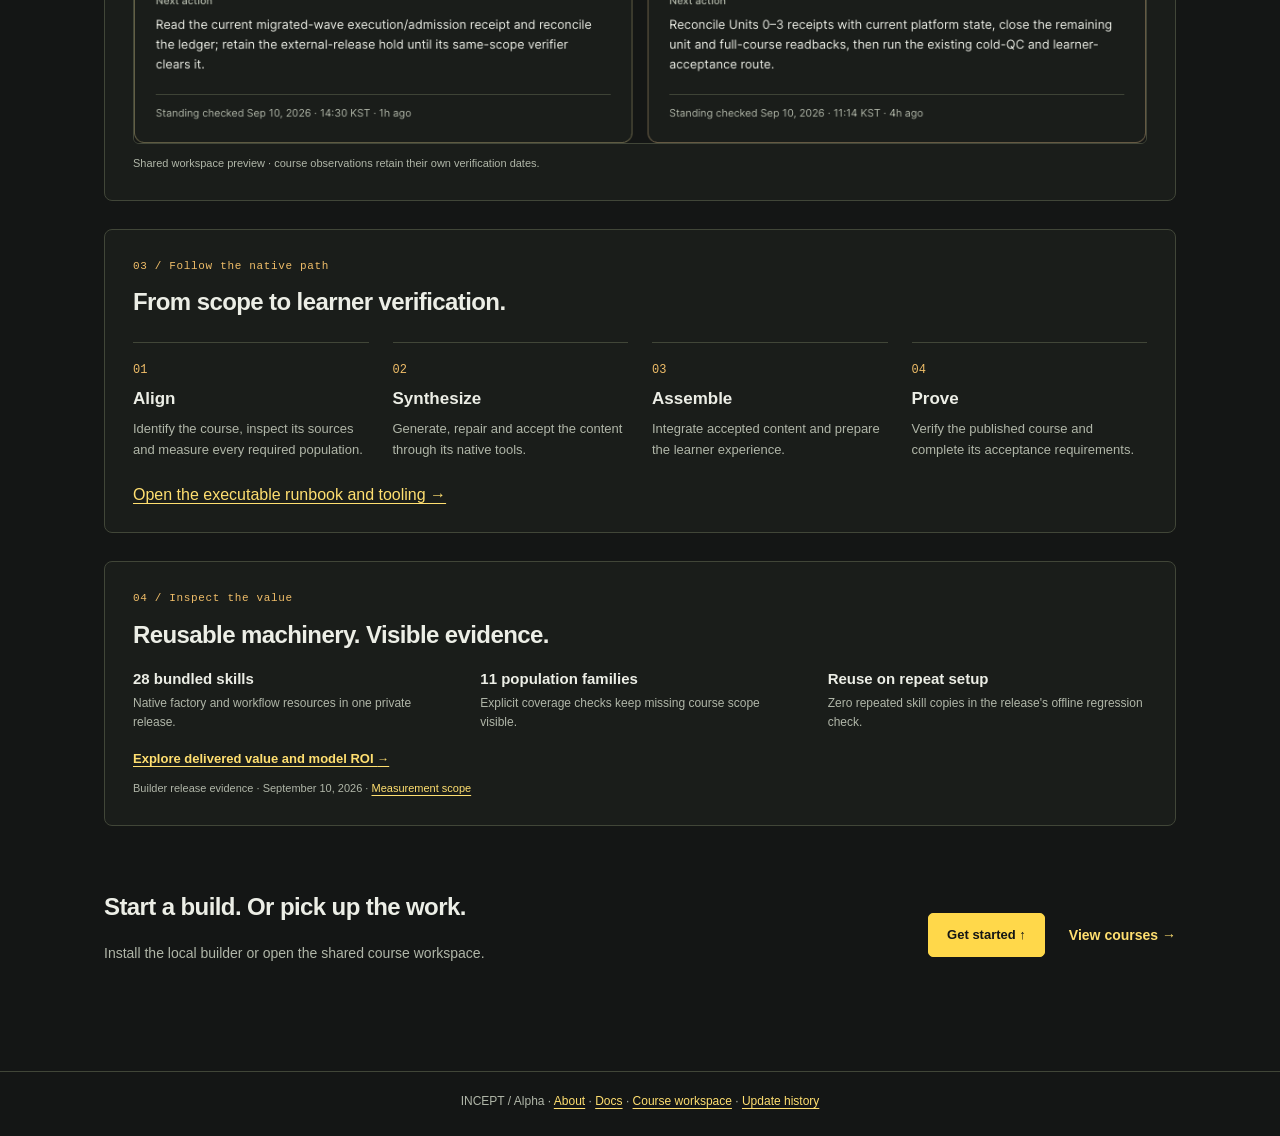
==== commit 5c9c9d8c: "Use book artwork and document native connection checks" ====
--- a/index.html
+++ b/index.html
@@ -4,7 +4,7 @@
 <h1>Your agent. One course workspace.</h1><p class="sub">Bring Alpha’s native tools, a reusable runbook and your preferred agent together. Start with the whole course, then work through what remains.</p>
 <div class="home-actions"><a class="primary-link" href="#install">Install on macOS <span aria-hidden="true">↓</span></a><a class="secondary-link" href="courses.html">Open course workspace <span aria-hidden="true">→</span></a></div>
 <p class="compatibility">Claude Code · Codex · Hermes · tool-capable local agents</p></div>
-<img class="hero-banner" src="docs/assets/incept-banner.svg" alt="Incept Course Builder" width="1200" height="340">
+<img class="hero-banner" src="docs/assets/incept-book.svg" alt="" width="320" height="300">
 </div>
 <section id="install" class="home-install" aria-labelledby="install-heading"><div><p class="hero-context">01 / Get started</p><h2 id="install-heading">One command. Setup in Terminal.</h2><p>Run this on your Mac. Sign in with your authorized Alpha GitHub account, choose your course and select an agent.</p></div><div class="install-command"><code id="install-command">curl -fsSL https://joshuadurey-del.github.io/incept-course-builder/install.sh | bash</code><button type="button" id="copy-install">Copy command</button></div><p id="copy-install-status" role="status"></p><a href="about.html#install">Requirements and setup guide →</a></section>
 <section class="home-preview" aria-labelledby="preview-heading"><div class="section-head"><div><p class="hero-context">02 / Know what remains</p><h2 id="preview-heading">A clear view of the work.</h2></div><a href="courses.html">Explore the courses →</a></div><p>Use the shared workspace to find a course’s current stage and next action. Open a course for coverage, decisions and source evidence.</p><a href="courses.html" class="preview-link"><img src="docs/assets/workspace-preview.png" alt="Shared course workspace with separate course summaries, next actions and dated evidence." width="1280" height="900" loading="lazy"></a><p class="preview-caption">Shared workspace preview · course observations retain their own verification dates.</p></section>
--- a/style.css
+++ b/style.css
@@ -1778,7 +1778,7 @@
 .product-page main { max-width: 1120px; }
 .product-hero { display: grid; grid-template-columns: minmax(0, 1.05fr) minmax(0, 1fr); align-items: center; gap: 48px; padding: 40px 0 48px; border: 0; margin: 0; }
 .hero-copy { min-width: 0; }
-.hero-banner { display: block; width: 100%; height: auto; }
+.hero-banner { display: block; width: 100%; max-width: 440px; height: auto; justify-self: center; }
 @media(max-width:900px) { .product-hero { grid-template-columns: 1fr; gap: 24px; } }
 .product-hero h1 { max-width: 20ch; font-size: clamp(32px, 4.2vw, 52px); line-height: 1.1; letter-spacing: -.04em; margin: 22px 0 16px; }
 .product-hero .sub { max-width: 62ch; font-size: 17px; line-height: 1.7; }
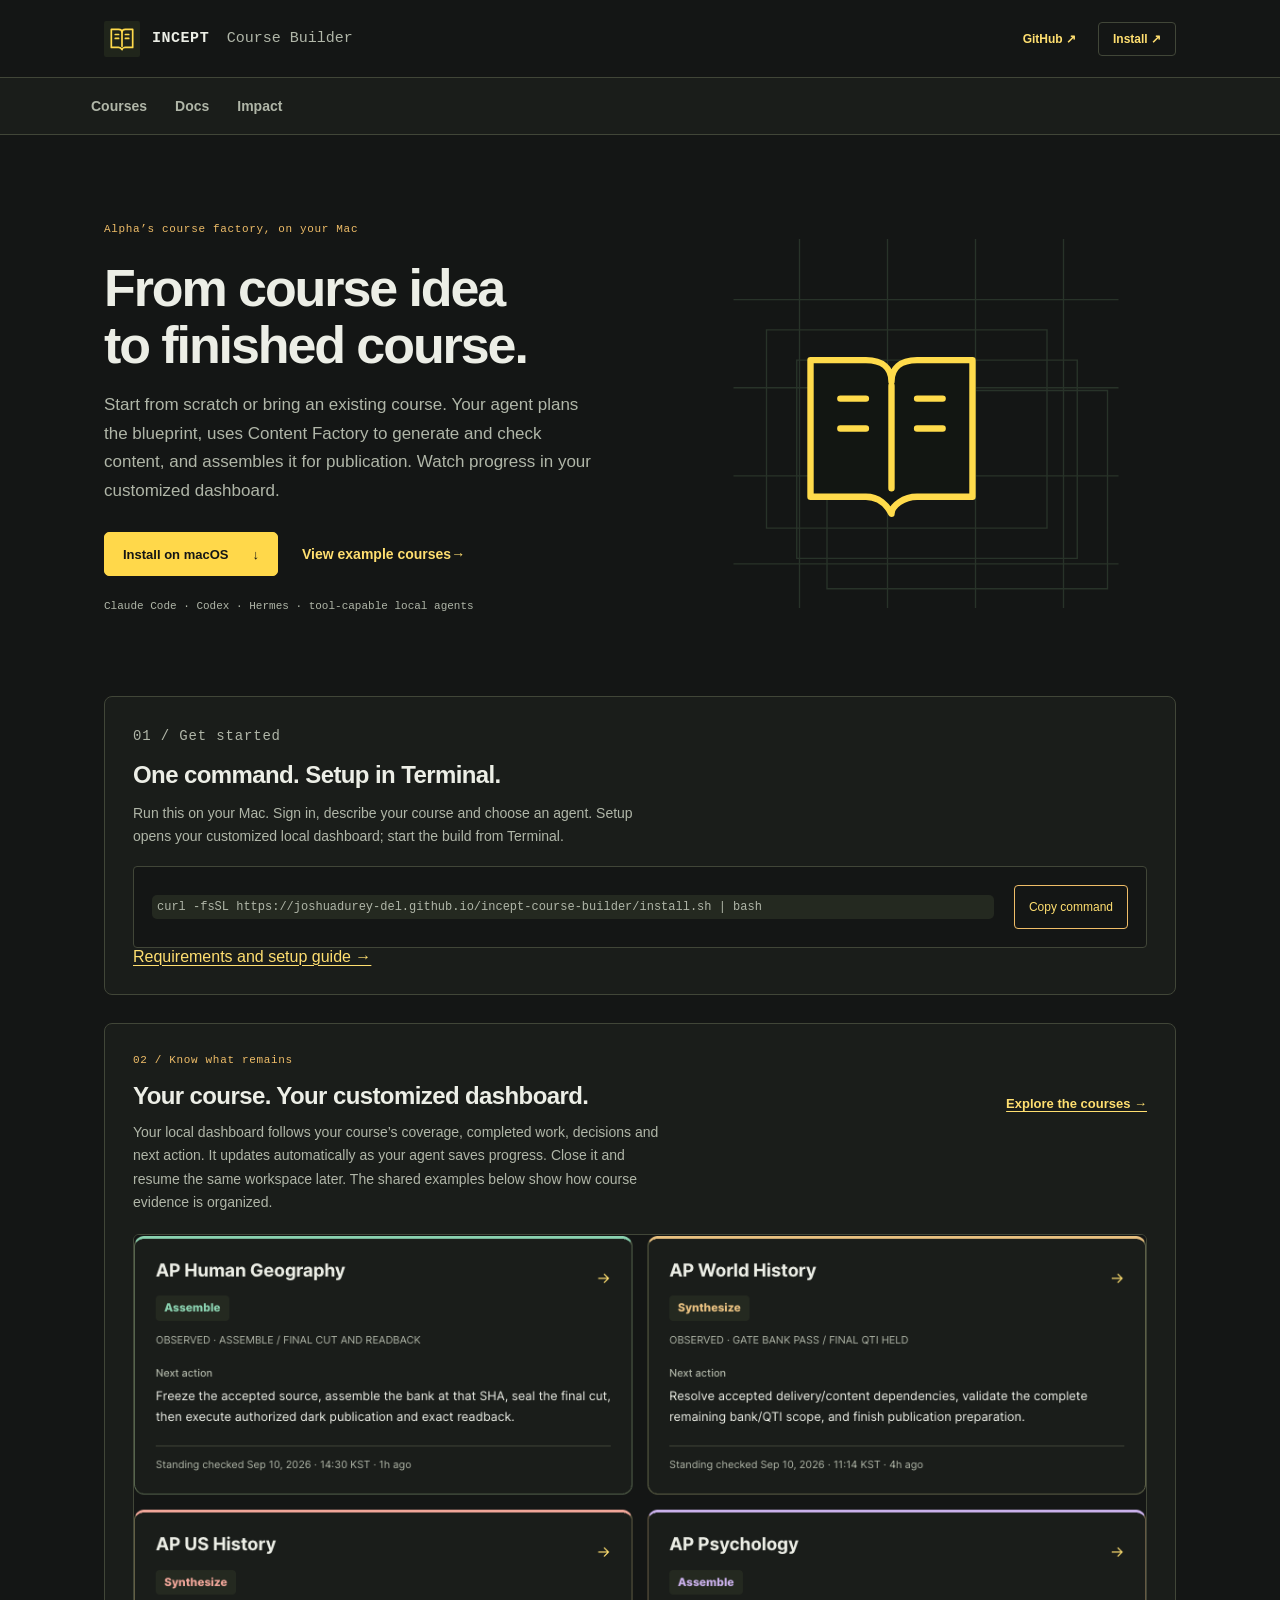
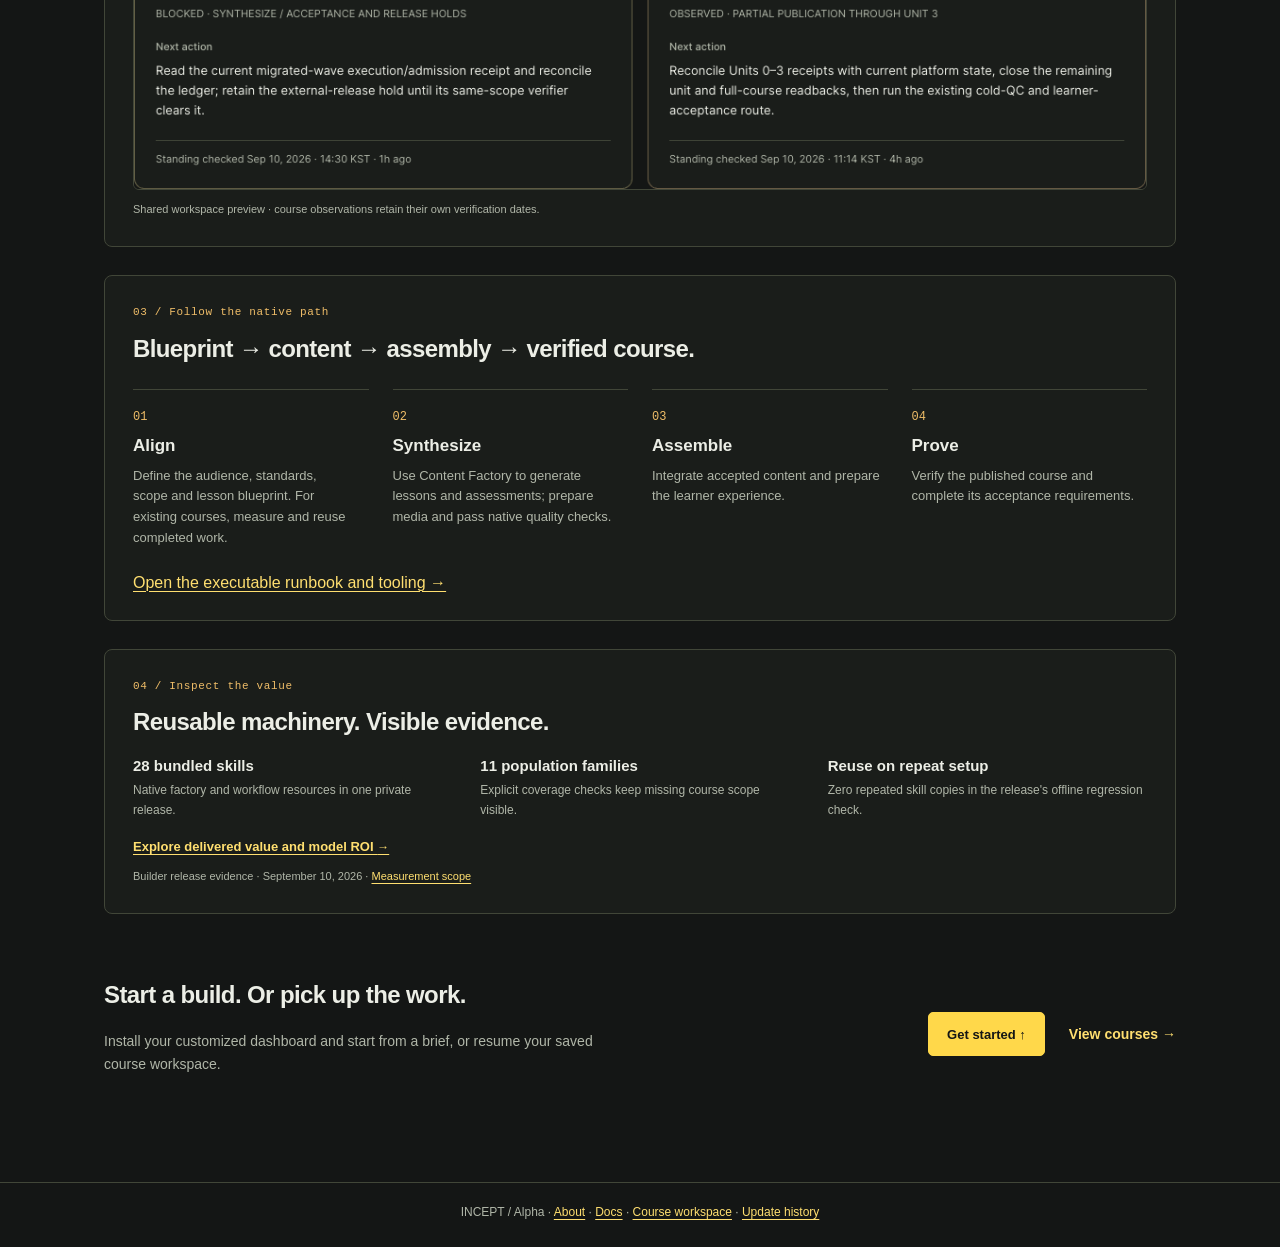
==== commit 8d954d40: "Clarify customized dashboards and the complete course-building path" ====
--- a/index.html
+++ b/index.html
@@ -1,16 +1,16 @@
 <!doctype html><html lang="en"><head><meta charset="utf-8"><meta name="viewport" content="width=device-width,initial-scale=1"><title>Home — Incept Course Builder</title><link rel="stylesheet" href="style.css?v=20260910-reorganized"></head><body class="product-page"><a class="skip-link" href="#main-content">Skip to content</a><header class="site-header"><a class="site-identity" href="index.html" aria-current="page"><img src="incept-mark.svg" width="36" height="36" alt=""><strong>INCEPT <span>Course Builder</span></strong></a><div class="site-header-actions"><a href="https://github.com/joshuadurey-del/incept-course-builder">GitHub ↗</a><a href="about.html#install" class="header-install">Install <span aria-hidden="true">↗</span></a></div></header><nav aria-label="Main navigation"><a href="courses.html">Courses</a><a href="docs.html">Docs</a><a href="economics.html">Impact</a></nav><main id="main-content" tabindex="-1">
 <div class="brand-hero product-hero">
 <div class="hero-copy"><p class="hero-context">Alpha’s course factory, on your Mac</p>
-<h1>Your agent. One course workspace.</h1><p class="sub">Bring Alpha’s native tools, a reusable runbook and your preferred agent together. Start with the whole course, then work through what remains.</p>
-<div class="home-actions"><a class="primary-link" href="#install">Install on macOS <span aria-hidden="true">↓</span></a><a class="secondary-link" href="courses.html">Open course workspace <span aria-hidden="true">→</span></a></div>
+<h1>From course idea to finished course.</h1><p class="sub">Start from scratch or bring an existing course. Your agent plans the blueprint, uses Content Factory to generate and check content, and assembles it for publication. Watch progress in your customized dashboard.</p>
+<div class="home-actions"><a class="primary-link" href="#install">Install on macOS <span aria-hidden="true">↓</span></a><a class="secondary-link" href="courses.html">View example courses <span aria-hidden="true">→</span></a></div>
 <p class="compatibility">Claude Code · Codex · Hermes · tool-capable local agents</p></div>
 <img class="hero-banner" src="docs/assets/incept-book.svg" alt="" width="320" height="300">
 </div>
-<section id="install" class="home-install" aria-labelledby="install-heading"><div><p class="hero-context">01 / Get started</p><h2 id="install-heading">One command. Setup in Terminal.</h2><p>Run this on your Mac. Sign in with your authorized Alpha GitHub account, choose your course and select an agent.</p></div><div class="install-command"><code id="install-command">curl -fsSL https://joshuadurey-del.github.io/incept-course-builder/install.sh | bash</code><button type="button" id="copy-install">Copy command</button></div><p id="copy-install-status" role="status"></p><a href="about.html#install">Requirements and setup guide →</a></section>
-<section class="home-preview" aria-labelledby="preview-heading"><div class="section-head"><div><p class="hero-context">02 / Know what remains</p><h2 id="preview-heading">A clear view of the work.</h2></div><a href="courses.html">Explore the courses →</a></div><p>Use the shared workspace to find a course’s current stage and next action. Open a course for coverage, decisions and source evidence.</p><a href="courses.html" class="preview-link"><img src="docs/assets/workspace-preview.png" alt="Shared course workspace with separate course summaries, next actions and dated evidence." width="1280" height="900" loading="lazy"></a><p class="preview-caption">Shared workspace preview · course observations retain their own verification dates.</p></section>
-<section class="home-workflow" aria-labelledby="workflow-heading"><p class="hero-context">03 / Follow the native path</p><h2 id="workflow-heading">From scope to learner verification.</h2><div class="workflow-steps">
-<article><span>01</span><h3>Align</h3><p>Identify the course, inspect its sources and measure every required population.</p></article>
-<article><span>02</span><h3>Synthesize</h3><p>Generate, repair and accept the content through its native tools.</p></article>
+<section id="install" class="home-install" aria-labelledby="install-heading"><div><p class="hero-context">01 / Get started</p><h2 id="install-heading">One command. Setup in Terminal.</h2><p>Run this on your Mac. Sign in, describe your course and choose an agent. Setup opens your customized local dashboard; start the build from Terminal.</p></div><div class="install-command"><code id="install-command">curl -fsSL https://joshuadurey-del.github.io/incept-course-builder/install.sh | bash</code><button type="button" id="copy-install">Copy command</button></div><p id="copy-install-status" role="status"></p><a href="about.html#install">Requirements and setup guide →</a></section>
+<section class="home-preview" aria-labelledby="preview-heading"><div class="section-head"><div><p class="hero-context">02 / Know what remains</p><h2 id="preview-heading">Your course. Your customized dashboard.</h2></div><a href="courses.html">Explore the courses →</a></div><p>Your local dashboard follows your course’s coverage, completed work, decisions and next action. It updates automatically as your agent saves progress. Close it and resume the same workspace later. The shared examples below show how course evidence is organized.</p><a href="courses.html" class="preview-link"><img src="docs/assets/workspace-preview.png" alt="Shared course workspace with separate course summaries, next actions and dated evidence." width="1280" height="900" loading="lazy"></a><p class="preview-caption">Shared workspace preview · course observations retain their own verification dates.</p></section>
+<section class="home-workflow" aria-labelledby="workflow-heading"><p class="hero-context">03 / Follow the native path</p><h2 id="workflow-heading">Blueprint → content → assembly → verified course.</h2><div class="workflow-steps">
+<article><span>01</span><h3>Align</h3><p>Define the audience, standards, scope and lesson blueprint. For existing courses, measure and reuse completed work.</p></article>
+<article><span>02</span><h3>Synthesize</h3><p>Use Content Factory to generate lessons and assessments; prepare media and pass native quality checks.</p></article>
 <article><span>03</span><h3>Assemble</h3><p>Integrate accepted content and prepare the learner experience.</p></article>
 <article><span>04</span><h3>Prove</h3><p>Verify the published course and complete its acceptance requirements.</p></article></div><a href="docs.html">Open the executable runbook and tooling →</a></section>
 <section class="home-value" aria-labelledby="value-heading"><p class="hero-context">04 / Inspect the value</p><h2 id="value-heading">Reusable machinery. Visible evidence.</h2><section class="value-strip" aria-label="Delivered builder value">
@@ -20,6 +20,6 @@
 <a href="economics.html">Explore delivered value and model ROI <span aria-hidden="true">→</span></a>
 <p>Builder release evidence · September 10, 2026 · <a href="value-evidence.json">Measurement scope</a></p>
 </section></section>
-<div class="home-bottom"><div><h2>Start a build. Or pick up the work.</h2><p>Install the local builder or open the shared course workspace.</p></div><div class="home-actions"><a class="primary-link" href="#install">Get started ↑</a><a class="secondary-link" href="courses.html">View courses →</a></div></div>
+<div class="home-bottom"><div><h2>Start a build. Or pick up the work.</h2><p>Install your customized dashboard and start from a brief, or resume your saved course workspace.</p></div><div class="home-actions"><a class="primary-link" href="#install">Get started ↑</a><a class="secondary-link" href="courses.html">View courses →</a></div></div>
 <script>document.getElementById('copy-install').addEventListener('click',async()=>{const status=document.getElementById('copy-install-status');try{await navigator.clipboard.writeText(document.getElementById('install-command').textContent);status.textContent='Copied. Paste into Terminal to begin.';}catch{status.textContent='Copy unavailable. Select the command above and copy it into Terminal.';}});</script>
 </main><footer>INCEPT / Alpha · <a href="about.html">About</a> · <a href="docs.html">Docs</a> · <a href="courses.html">Course workspace</a> · <a href="updates.html">Update history</a></footer></body></html>
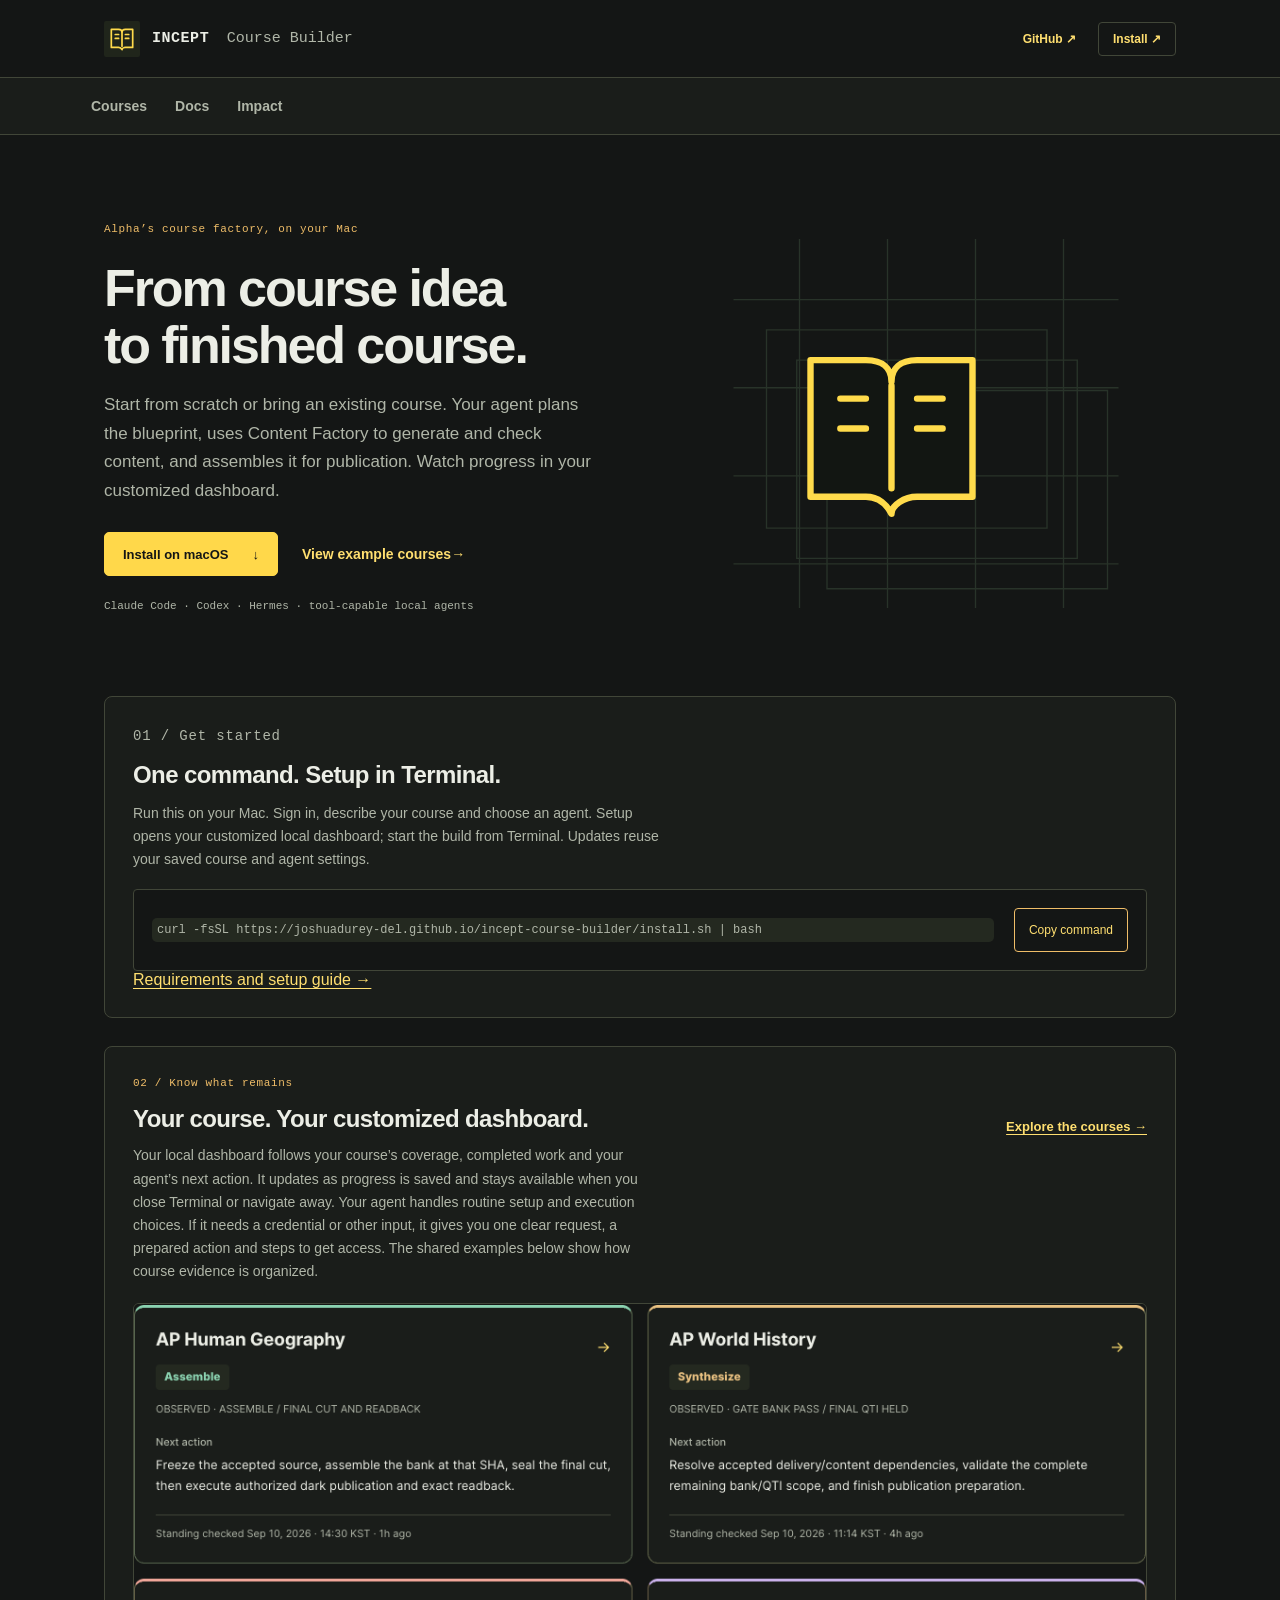
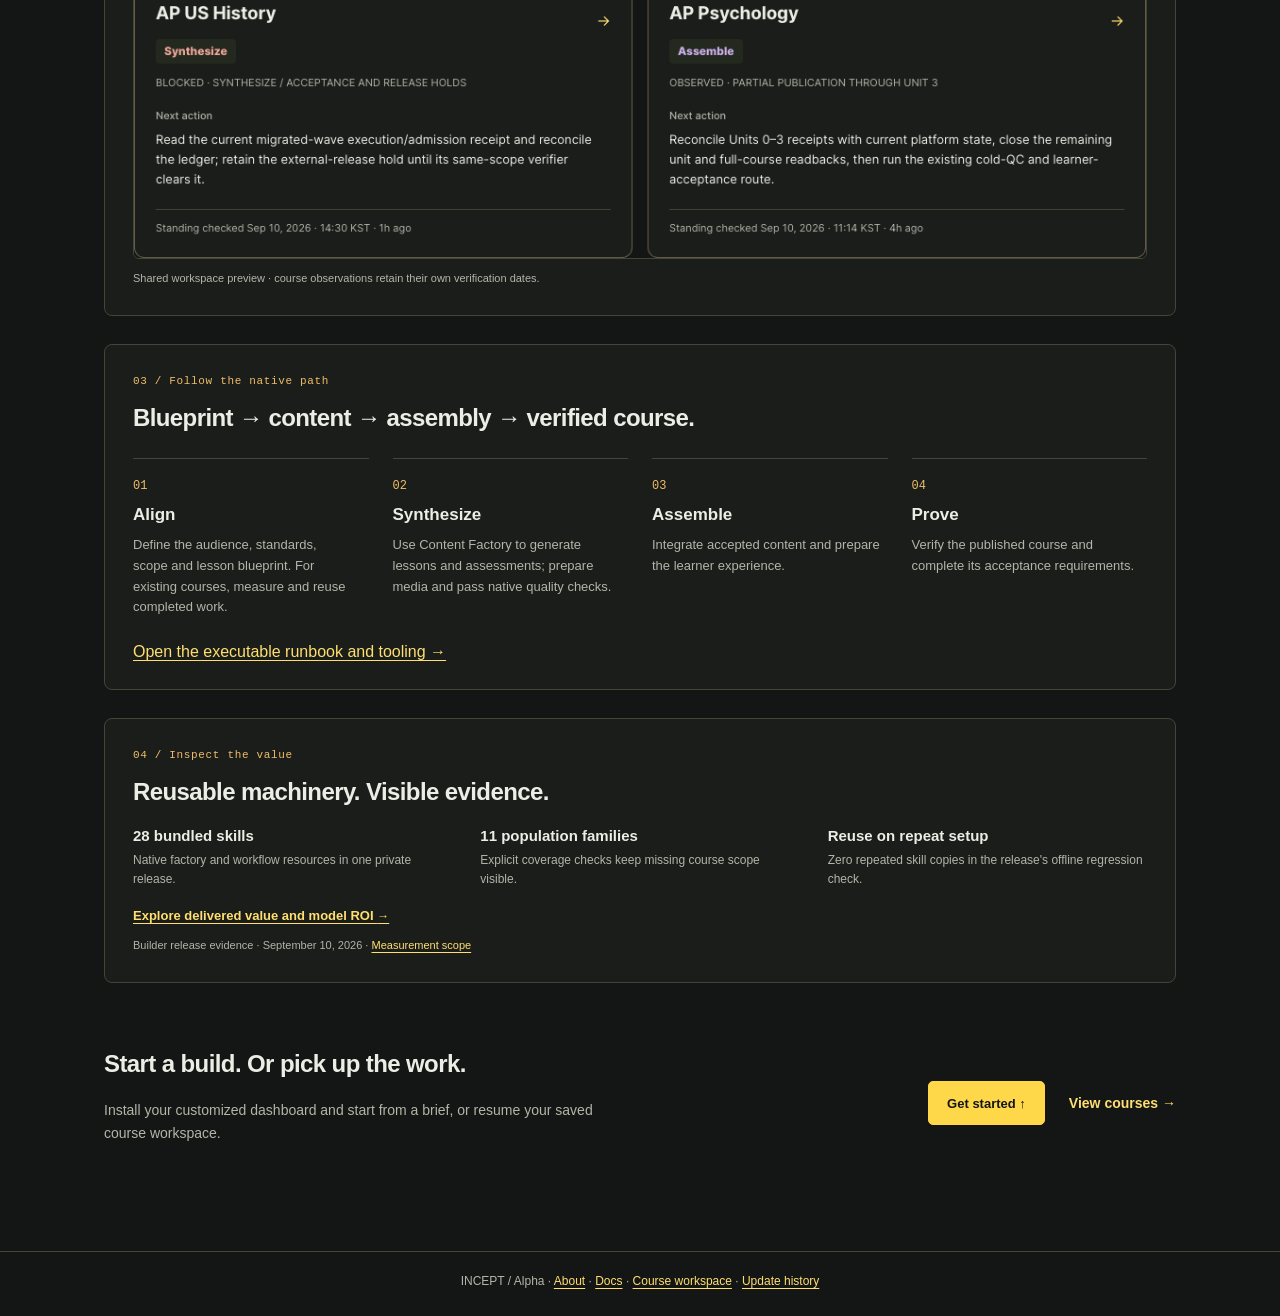
==== commit 3a2be841: "docs: align dashboard guidance with persistent application" ====
--- a/index.html
+++ b/index.html
@@ -6,8 +6,8 @@
 <p class="compatibility">Claude Code · Codex · Hermes · tool-capable local agents</p></div>
 <img class="hero-banner" src="docs/assets/incept-book.svg" alt="" width="320" height="300">
 </div>
-<section id="install" class="home-install" aria-labelledby="install-heading"><div><p class="hero-context">01 / Get started</p><h2 id="install-heading">One command. Setup in Terminal.</h2><p>Run this on your Mac. Sign in, describe your course and choose an agent. Setup opens your customized local dashboard; start the build from Terminal.</p></div><div class="install-command"><code id="install-command">curl -fsSL https://joshuadurey-del.github.io/incept-course-builder/install.sh | bash</code><button type="button" id="copy-install">Copy command</button></div><p id="copy-install-status" role="status"></p><a href="about.html#install">Requirements and setup guide →</a></section>
-<section class="home-preview" aria-labelledby="preview-heading"><div class="section-head"><div><p class="hero-context">02 / Know what remains</p><h2 id="preview-heading">Your course. Your customized dashboard.</h2></div><a href="courses.html">Explore the courses →</a></div><p>Your local dashboard follows your course’s coverage, completed work, decisions and next action. It updates automatically as your agent saves progress. Close it and resume the same workspace later. The shared examples below show how course evidence is organized.</p><a href="courses.html" class="preview-link"><img src="docs/assets/workspace-preview.png" alt="Shared course workspace with separate course summaries, next actions and dated evidence." width="1280" height="900" loading="lazy"></a><p class="preview-caption">Shared workspace preview · course observations retain their own verification dates.</p></section>
+<section id="install" class="home-install" aria-labelledby="install-heading"><div><p class="hero-context">01 / Get started</p><h2 id="install-heading">One command. Setup in Terminal.</h2><p>Run this on your Mac. Sign in, describe your course and choose an agent. Setup opens your customized local dashboard; start the build from Terminal. Updates reuse your saved course and agent settings.</p></div><div class="install-command"><code id="install-command">curl -fsSL https://joshuadurey-del.github.io/incept-course-builder/install.sh | bash</code><button type="button" id="copy-install">Copy command</button></div><p id="copy-install-status" role="status"></p><a href="about.html#install">Requirements and setup guide →</a></section>
+<section class="home-preview" aria-labelledby="preview-heading"><div class="section-head"><div><p class="hero-context">02 / Know what remains</p><h2 id="preview-heading">Your course. Your customized dashboard.</h2></div><a href="courses.html">Explore the courses →</a></div><p>Your local dashboard follows your course’s coverage, completed work and your agent’s next action. It updates as progress is saved and stays available when you close Terminal or navigate away. Your agent handles routine setup and execution choices. If it needs a credential or other input, it gives you one clear request, a prepared action and steps to get access. The shared examples below show how course evidence is organized.</p><a href="courses.html" class="preview-link"><img src="docs/assets/workspace-preview.png" alt="Shared course workspace with separate course summaries, next actions and dated evidence." width="1280" height="900" loading="lazy"></a><p class="preview-caption">Shared workspace preview · course observations retain their own verification dates.</p></section>
 <section class="home-workflow" aria-labelledby="workflow-heading"><p class="hero-context">03 / Follow the native path</p><h2 id="workflow-heading">Blueprint → content → assembly → verified course.</h2><div class="workflow-steps">
 <article><span>01</span><h3>Align</h3><p>Define the audience, standards, scope and lesson blueprint. For existing courses, measure and reuse completed work.</p></article>
 <article><span>02</span><h3>Synthesize</h3><p>Use Content Factory to generate lessons and assessments; prepare media and pass native quality checks.</p></article>
